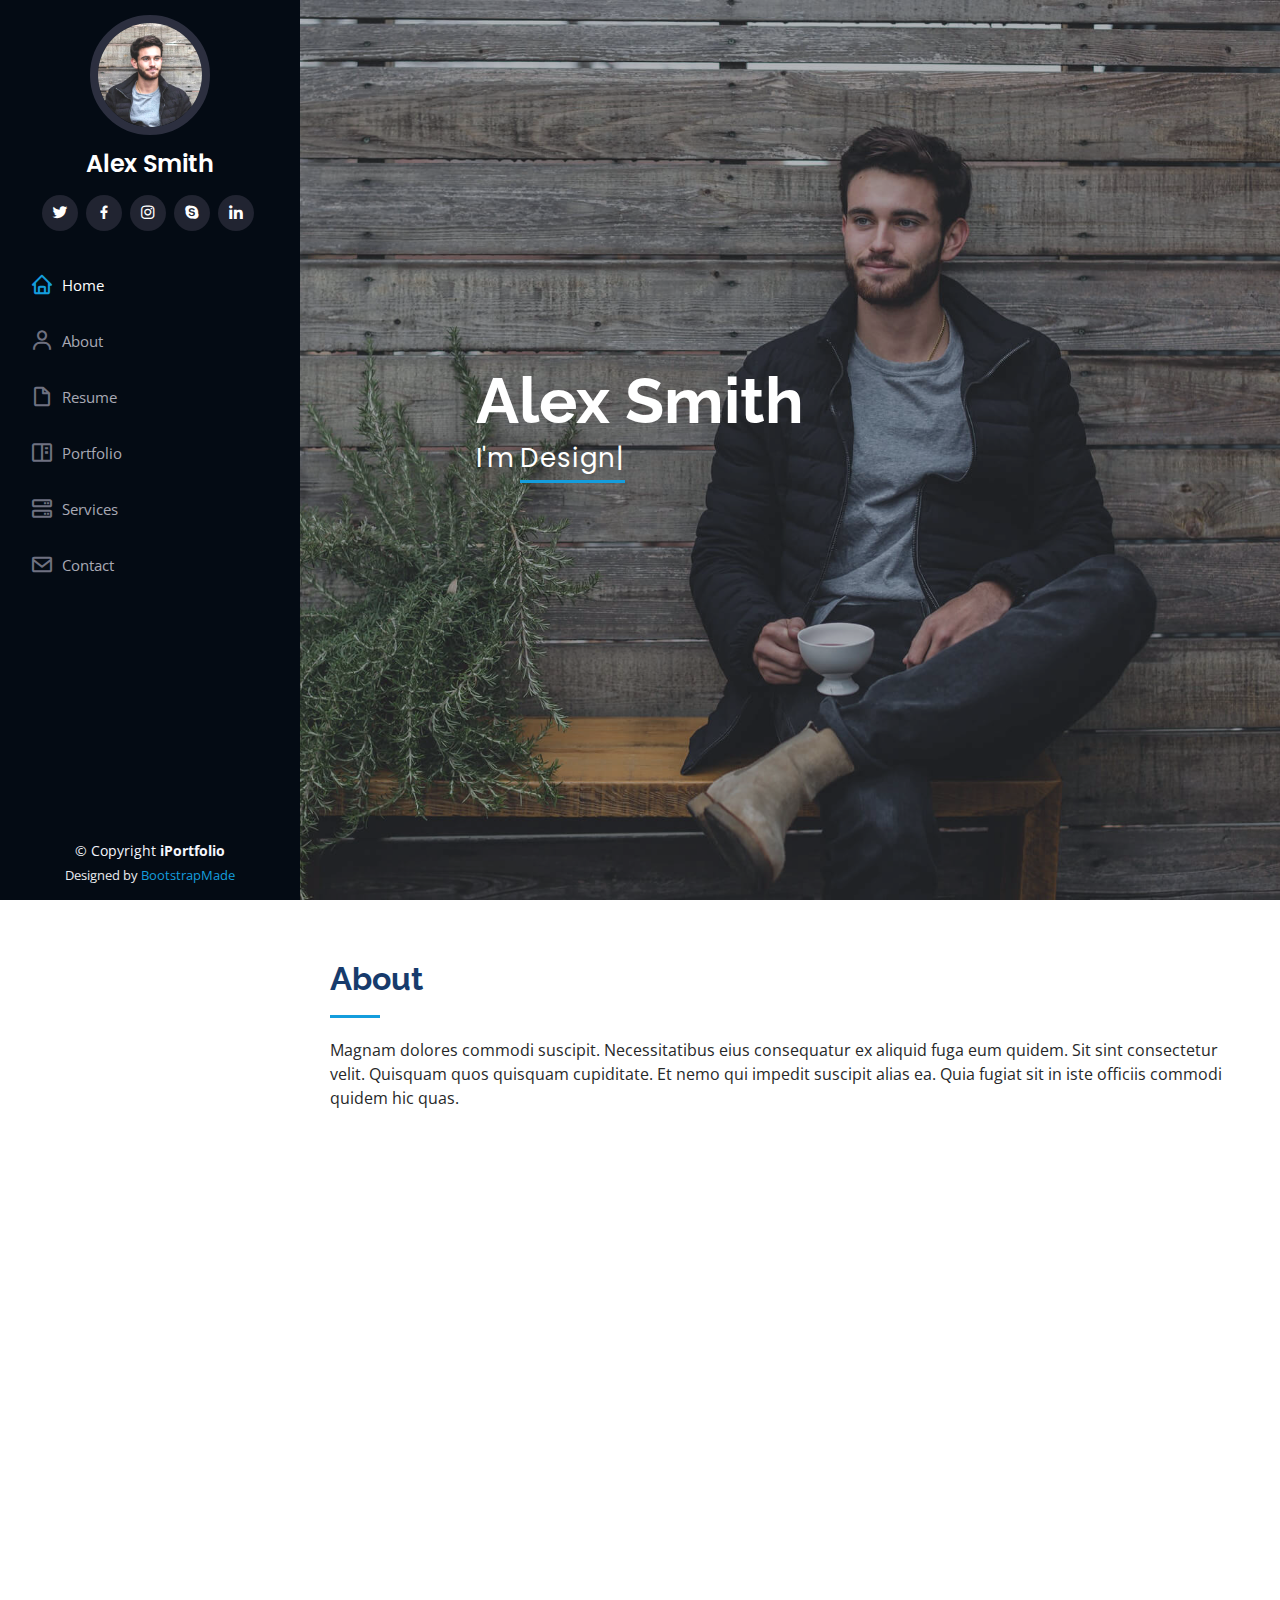
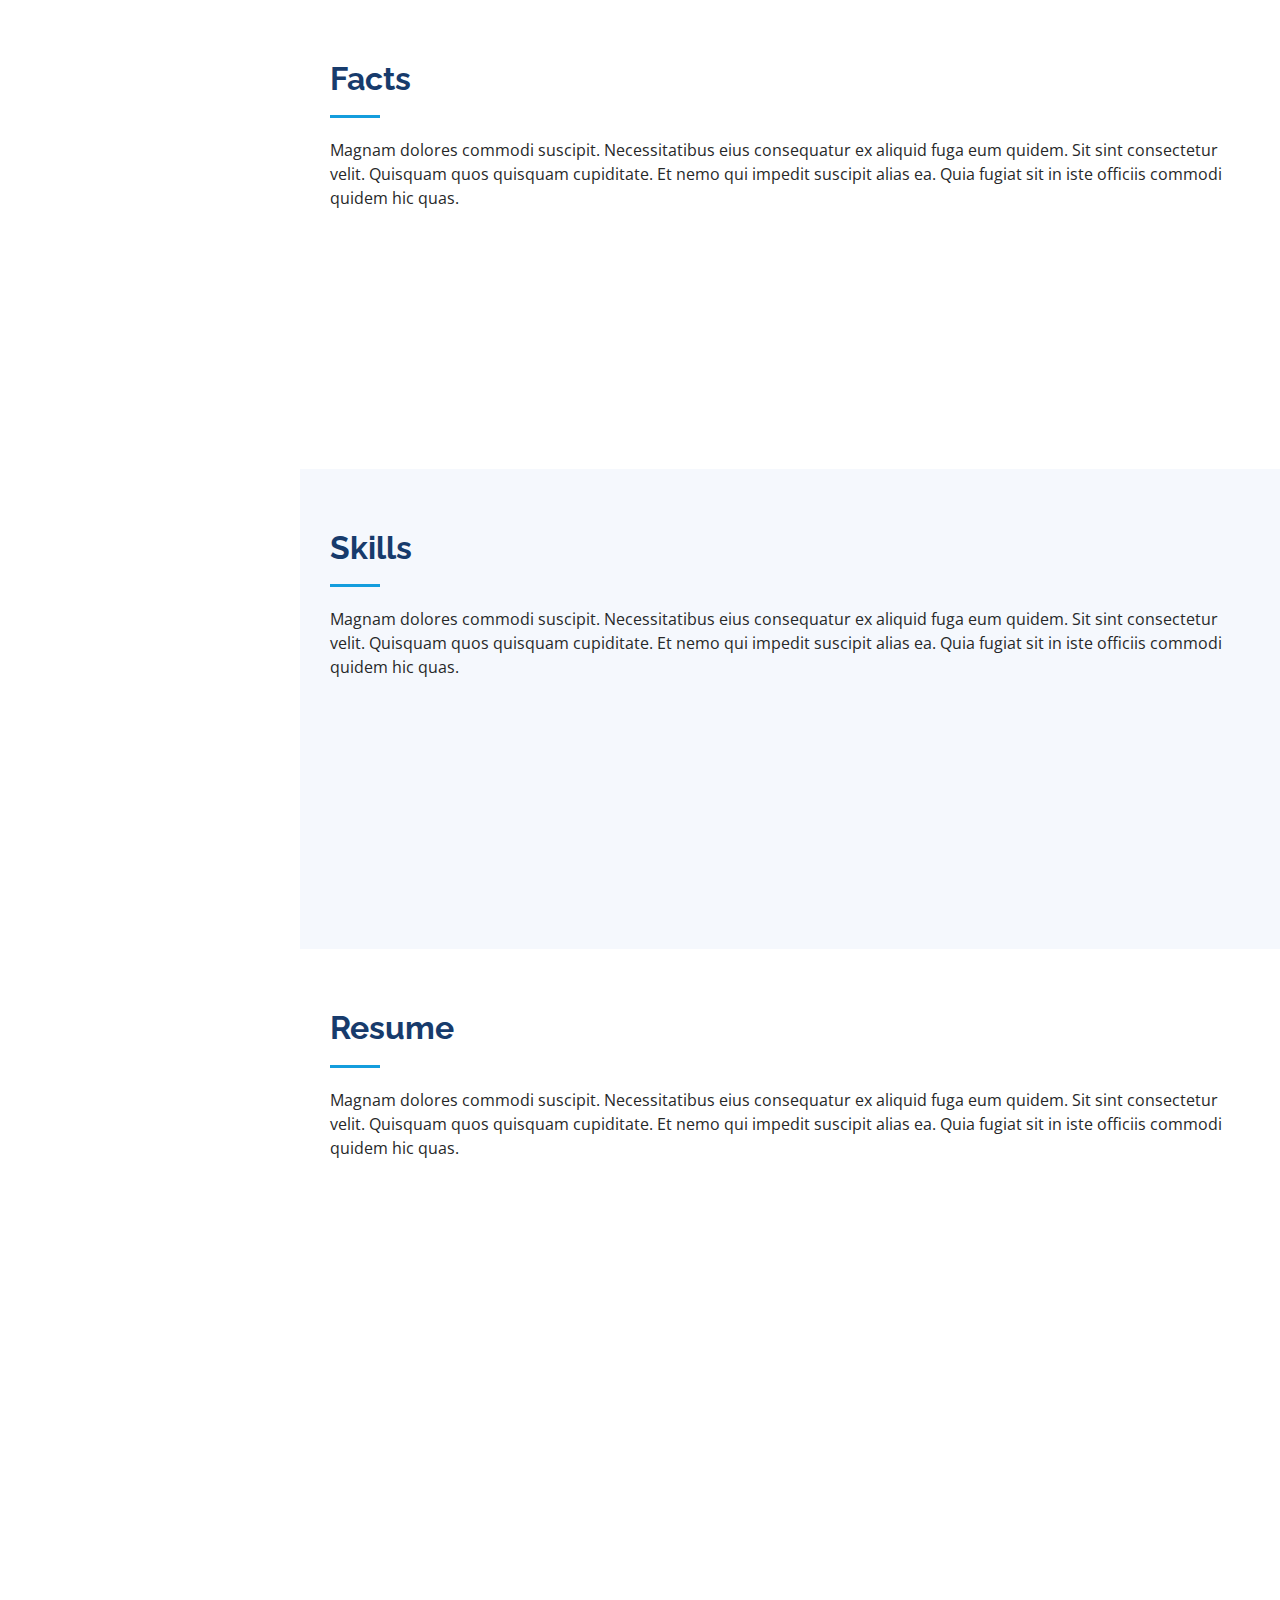
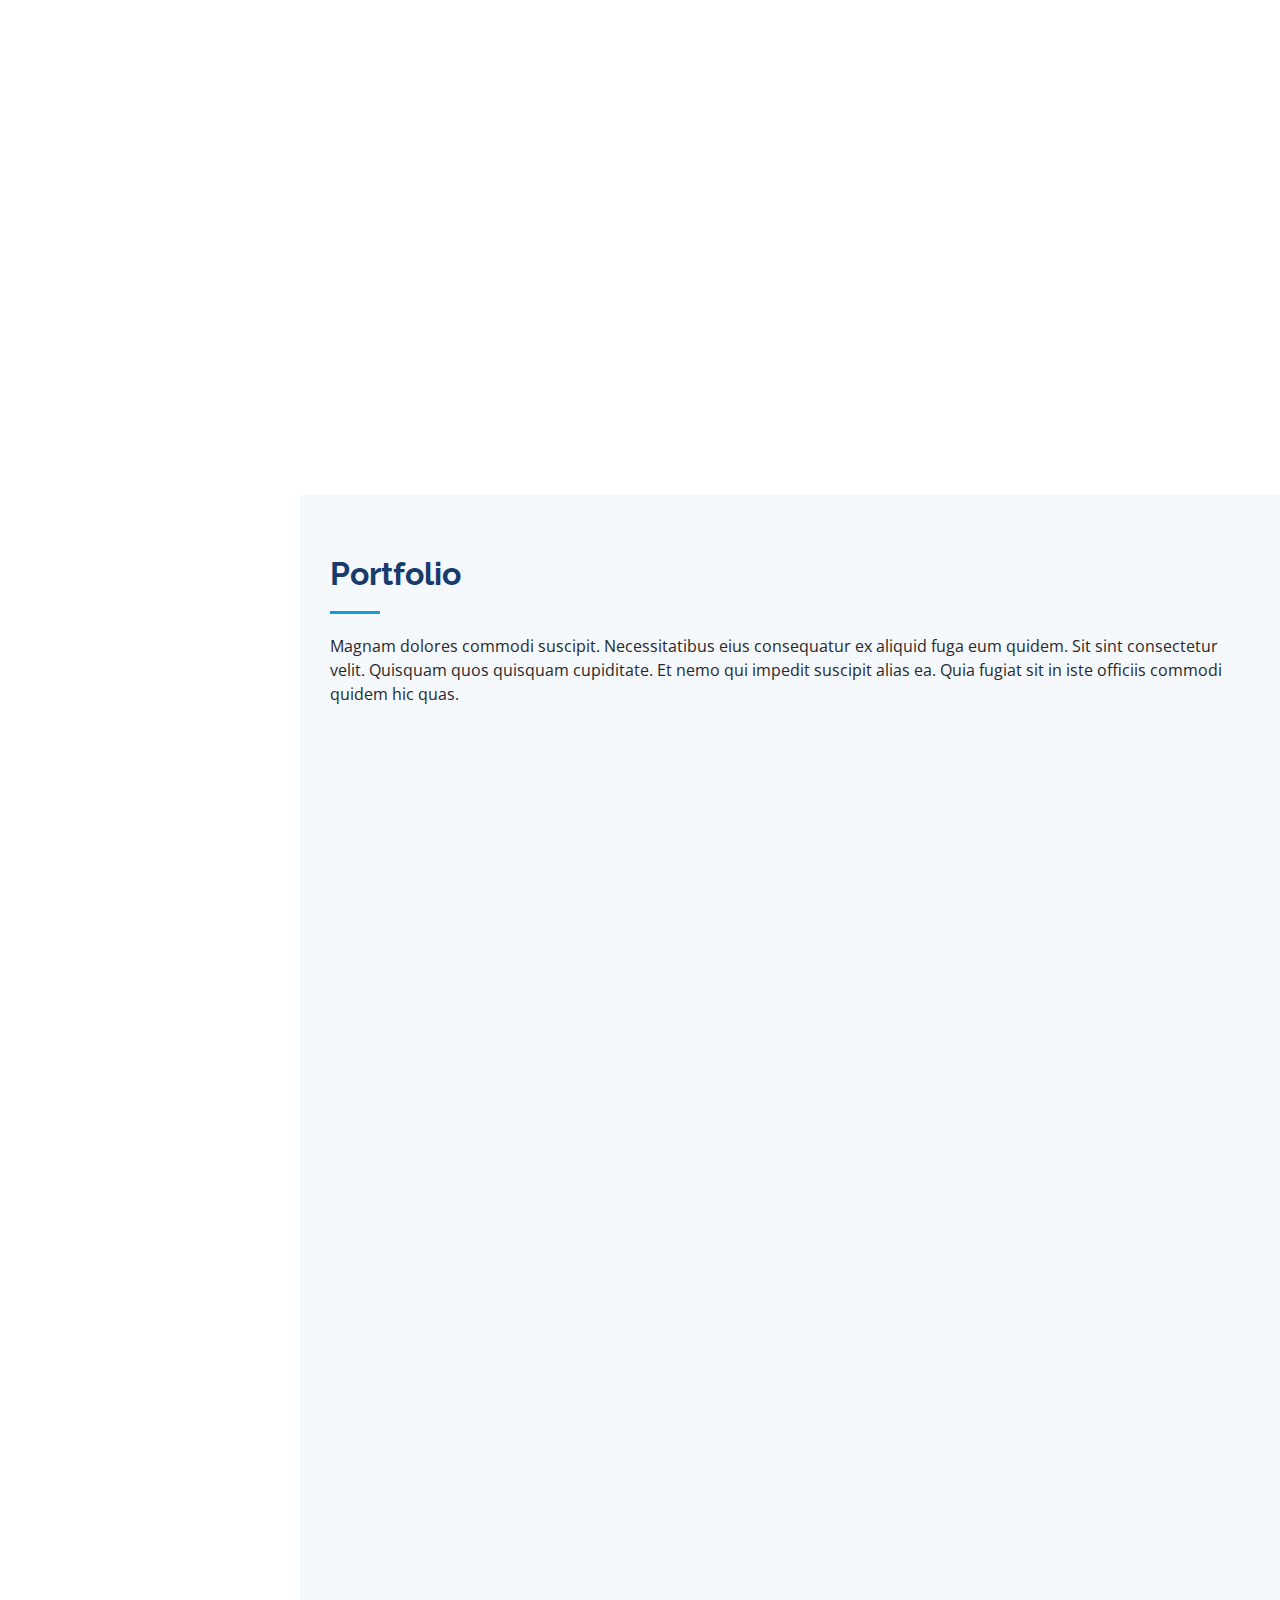
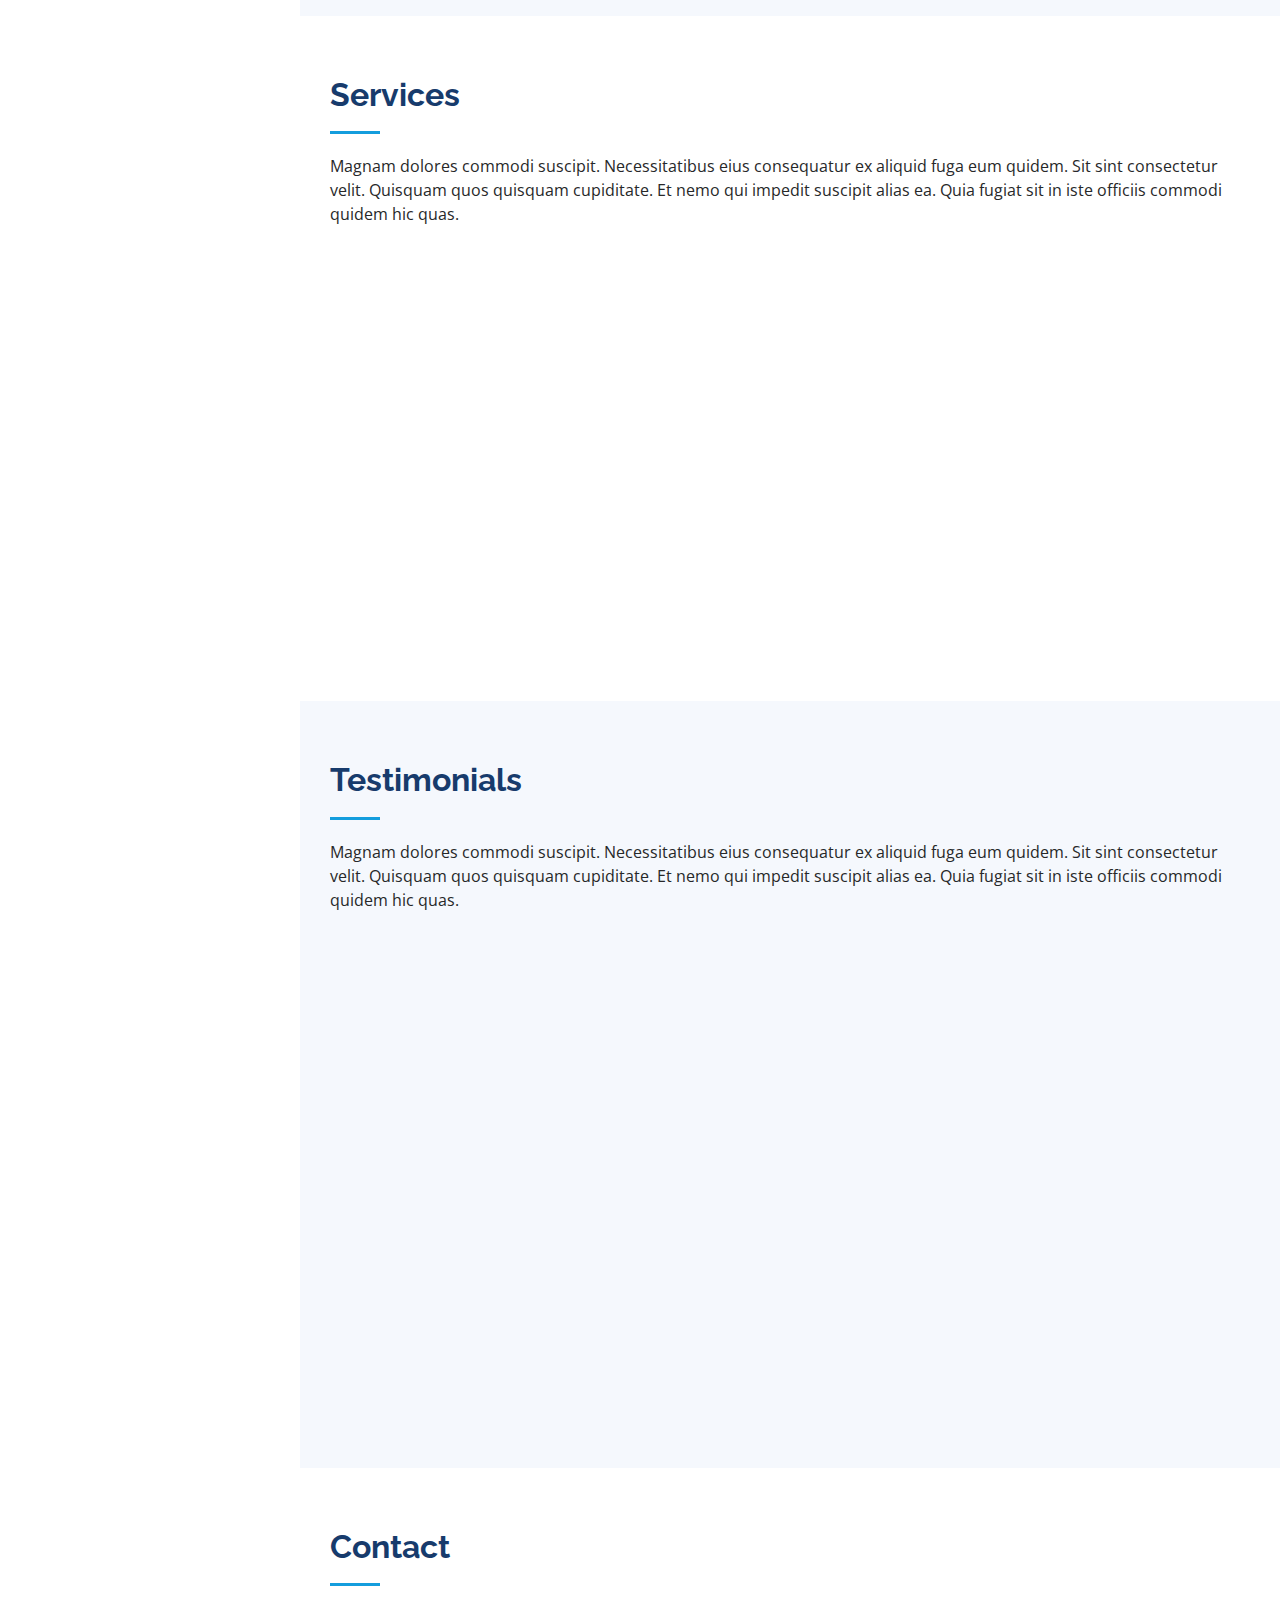
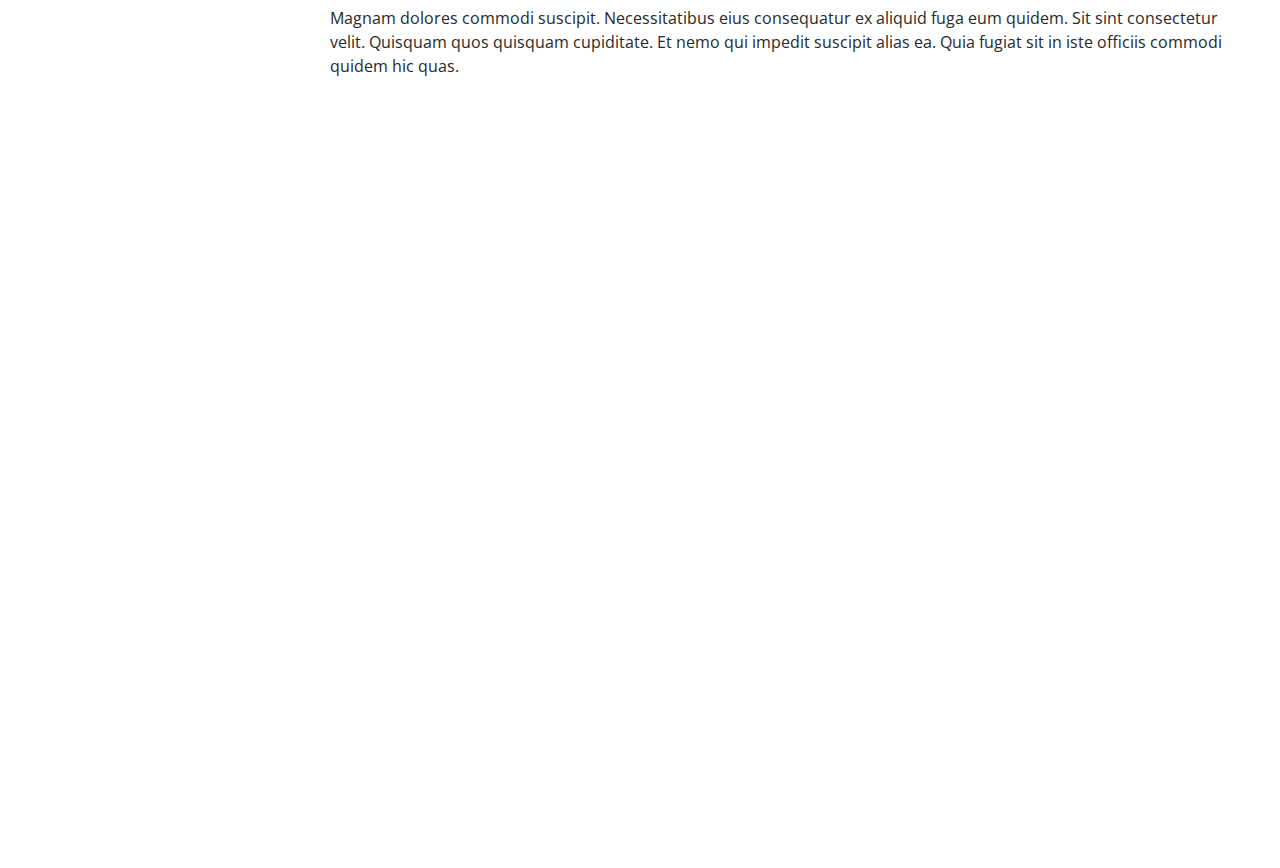
==== index.html @ f802aa5a "portfolio getting started" ====
<!DOCTYPE html>
<html lang="en">

<head>
  <meta charset="utf-8">
  <meta content="width=device-width, initial-scale=1.0" name="viewport">

  <title>iPortfolio Bootstrap Template - Index</title>
  <meta content="" name="description">
  <meta content="" name="keywords">

  <!-- Favicons -->
  <link href="assets/img/favicon.png" rel="icon">
  <link href="assets/img/apple-touch-icon.png" rel="apple-touch-icon">

  <!-- Google Fonts -->
  <link href="https://fonts.googleapis.com/css?family=Open+Sans:300,300i,400,400i,600,600i,700,700i|Raleway:300,300i,400,400i,500,500i,600,600i,700,700i|Poppins:300,300i,400,400i,500,500i,600,600i,700,700i" rel="stylesheet">

  <!-- Vendor CSS Files -->
  <link href="assets/vendor/aos/aos.css" rel="stylesheet">
  <link href="assets/vendor/bootstrap/css/bootstrap.min.css" rel="stylesheet">
  <link href="assets/vendor/bootstrap-icons/bootstrap-icons.css" rel="stylesheet">
  <link href="assets/vendor/boxicons/css/boxicons.min.css" rel="stylesheet">
  <link href="assets/vendor/glightbox/css/glightbox.min.css" rel="stylesheet">
  <link href="assets/vendor/swiper/swiper-bundle.min.css" rel="stylesheet">

  <!-- Template Main CSS File -->
  <link href="assets/css/style.css" rel="stylesheet">

  <!-- =======================================================
  * Template Name: iPortfolio
  * Updated: Nov 17 2023 with Bootstrap v5.3.2
  * Template URL: https://bootstrapmade.com/iportfolio-bootstrap-portfolio-websites-template/
  * Author: BootstrapMade.com
  * License: https://bootstrapmade.com/license/
  ======================================================== -->
</head>

<body>

  <!-- ======= Mobile nav toggle button ======= -->
  <i class="bi bi-list mobile-nav-toggle d-xl-none"></i>

  <!-- ======= Header ======= -->
  <header id="header">
    <div class="d-flex flex-column">

      <div class="profile">
        <img src="assets/img/profile-img.jpg" alt="" class="img-fluid rounded-circle">
        <h1 class="text-light"><a href="index.html">Alex Smith</a></h1>
        <div class="social-links mt-3 text-center">
          <a href="#" class="twitter"><i class="bx bxl-twitter"></i></a>
          <a href="#" class="facebook"><i class="bx bxl-facebook"></i></a>
          <a href="#" class="instagram"><i class="bx bxl-instagram"></i></a>
          <a href="#" class="google-plus"><i class="bx bxl-skype"></i></a>
          <a href="#" class="linkedin"><i class="bx bxl-linkedin"></i></a>
        </div>
      </div>

      <nav id="navbar" class="nav-menu navbar">
        <ul>
          <li><a href="#hero" class="nav-link scrollto active"><i class="bx bx-home"></i> <span>Home</span></a></li>
          <li><a href="#about" class="nav-link scrollto"><i class="bx bx-user"></i> <span>About</span></a></li>
          <li><a href="#resume" class="nav-link scrollto"><i class="bx bx-file-blank"></i> <span>Resume</span></a></li>
          <li><a href="#portfolio" class="nav-link scrollto"><i class="bx bx-book-content"></i> <span>Portfolio</span></a></li>
          <li><a href="#services" class="nav-link scrollto"><i class="bx bx-server"></i> <span>Services</span></a></li>
          <li><a href="#contact" class="nav-link scrollto"><i class="bx bx-envelope"></i> <span>Contact</span></a></li>
        </ul>
      </nav><!-- .nav-menu -->
    </div>
  </header><!-- End Header -->

  <!-- ======= Hero Section ======= -->
  <section id="hero" class="d-flex flex-column justify-content-center align-items-center">
    <div class="hero-container" data-aos="fade-in">
      <h1>Alex Smith</h1>
      <p>I'm <span class="typed" data-typed-items="Designer, Developer, Freelancer, Photographer"></span></p>
    </div>
  </section><!-- End Hero -->

  <main id="main">

    <!-- ======= About Section ======= -->
    <section id="about" class="about">
      <div class="container">

        <div class="section-title">
          <h2>About</h2>
          <p>Magnam dolores commodi suscipit. Necessitatibus eius consequatur ex aliquid fuga eum quidem. Sit sint consectetur velit. Quisquam quos quisquam cupiditate. Et nemo qui impedit suscipit alias ea. Quia fugiat sit in iste officiis commodi quidem hic quas.</p>
        </div>

        <div class="row">
          <div class="col-lg-4" data-aos="fade-right">
            <img src="assets/img/profile-img.jpg" class="img-fluid" alt="">
          </div>
          <div class="col-lg-8 pt-4 pt-lg-0 content" data-aos="fade-left">
            <h3>UI/UX Designer &amp; Web Developer.</h3>
            <p class="fst-italic">
              Lorem ipsum dolor sit amet, consectetur adipiscing elit, sed do eiusmod tempor incididunt ut labore et dolore
              magna aliqua.
            </p>
            <div class="row">
              <div class="col-lg-6">
                <ul>
                  <li><i class="bi bi-chevron-right"></i> <strong>Birthday:</strong> <span>1 May 1995</span></li>
                  <li><i class="bi bi-chevron-right"></i> <strong>Website:</strong> <span>www.example.com</span></li>
                  <li><i class="bi bi-chevron-right"></i> <strong>Phone:</strong> <span>+123 456 7890</span></li>
                  <li><i class="bi bi-chevron-right"></i> <strong>City:</strong> <span>New York, USA</span></li>
                </ul>
              </div>
              <div class="col-lg-6">
                <ul>
                  <li><i class="bi bi-chevron-right"></i> <strong>Age:</strong> <span>30</span></li>
                  <li><i class="bi bi-chevron-right"></i> <strong>Degree:</strong> <span>Master</span></li>
                  <li><i class="bi bi-chevron-right"></i> <strong>PhEmailone:</strong> <span>email@example.com</span></li>
                  <li><i class="bi bi-chevron-right"></i> <strong>Freelance:</strong> <span>Available</span></li>
                </ul>
              </div>
            </div>
            <p>
              Officiis eligendi itaque labore et dolorum mollitia officiis optio vero. Quisquam sunt adipisci omnis et ut. Nulla accusantium dolor incidunt officia tempore. Et eius omnis.
              Cupiditate ut dicta maxime officiis quidem quia. Sed et consectetur qui quia repellendus itaque neque. Aliquid amet quidem ut quaerat cupiditate. Ab et eum qui repellendus omnis culpa magni laudantium dolores.
            </p>
          </div>
        </div>

      </div>
    </section><!-- End About Section -->

    <!-- ======= Facts Section ======= -->
    <section id="facts" class="facts">
      <div class="container">

        <div class="section-title">
          <h2>Facts</h2>
          <p>Magnam dolores commodi suscipit. Necessitatibus eius consequatur ex aliquid fuga eum quidem. Sit sint consectetur velit. Quisquam quos quisquam cupiditate. Et nemo qui impedit suscipit alias ea. Quia fugiat sit in iste officiis commodi quidem hic quas.</p>
        </div>

        <div class="row no-gutters">

          <div class="col-lg-3 col-md-6 d-md-flex align-items-md-stretch" data-aos="fade-up">
            <div class="count-box">
              <i class="bi bi-emoji-smile"></i>
              <span data-purecounter-start="0" data-purecounter-end="232" data-purecounter-duration="1" class="purecounter"></span>
              <p><strong>Happy Clients</strong> consequuntur quae</p>
            </div>
          </div>

          <div class="col-lg-3 col-md-6 d-md-flex align-items-md-stretch" data-aos="fade-up" data-aos-delay="100">
            <div class="count-box">
              <i class="bi bi-journal-richtext"></i>
              <span data-purecounter-start="0" data-purecounter-end="521" data-purecounter-duration="1" class="purecounter"></span>
              <p><strong>Projects</strong> adipisci atque cum quia aut</p>
            </div>
          </div>

          <div class="col-lg-3 col-md-6 d-md-flex align-items-md-stretch" data-aos="fade-up" data-aos-delay="200">
            <div class="count-box">
              <i class="bi bi-headset"></i>
              <span data-purecounter-start="0" data-purecounter-end="1453" data-purecounter-duration="1" class="purecounter"></span>
              <p><strong>Hours Of Support</strong> aut commodi quaerat</p>
            </div>
          </div>

          <div class="col-lg-3 col-md-6 d-md-flex align-items-md-stretch" data-aos="fade-up" data-aos-delay="300">
            <div class="count-box">
              <i class="bi bi-people"></i>
              <span data-purecounter-start="0" data-purecounter-end="32" data-purecounter-duration="1" class="purecounter"></span>
              <p><strong>Hard Workers</strong> rerum asperiores dolor</p>
            </div>
          </div>

        </div>

      </div>
    </section><!-- End Facts Section -->

    <!-- ======= Skills Section ======= -->
    <section id="skills" class="skills section-bg">
      <div class="container">

        <div class="section-title">
          <h2>Skills</h2>
          <p>Magnam dolores commodi suscipit. Necessitatibus eius consequatur ex aliquid fuga eum quidem. Sit sint consectetur velit. Quisquam quos quisquam cupiditate. Et nemo qui impedit suscipit alias ea. Quia fugiat sit in iste officiis commodi quidem hic quas.</p>
        </div>

        <div class="row skills-content">

          <div class="col-lg-6" data-aos="fade-up">

            <div class="progress">
              <span class="skill">HTML <i class="val">100%</i></span>
              <div class="progress-bar-wrap">
                <div class="progress-bar" role="progressbar" aria-valuenow="100" aria-valuemin="0" aria-valuemax="100"></div>
              </div>
            </div>

            <div class="progress">
              <span class="skill">CSS <i class="val">90%</i></span>
              <div class="progress-bar-wrap">
                <div class="progress-bar" role="progressbar" aria-valuenow="90" aria-valuemin="0" aria-valuemax="100"></div>
              </div>
            </div>

            <div class="progress">
              <span class="skill">JavaScript <i class="val">75%</i></span>
              <div class="progress-bar-wrap">
                <div class="progress-bar" role="progressbar" aria-valuenow="75" aria-valuemin="0" aria-valuemax="100"></div>
              </div>
            </div>

          </div>

          <div class="col-lg-6" data-aos="fade-up" data-aos-delay="100">

            <div class="progress">
              <span class="skill">PHP <i class="val">80%</i></span>
              <div class="progress-bar-wrap">
                <div class="progress-bar" role="progressbar" aria-valuenow="80" aria-valuemin="0" aria-valuemax="100"></div>
              </div>
            </div>

            <div class="progress">
              <span class="skill">WordPress/CMS <i class="val">90%</i></span>
              <div class="progress-bar-wrap">
                <div class="progress-bar" role="progressbar" aria-valuenow="90" aria-valuemin="0" aria-valuemax="100"></div>
              </div>
            </div>

            <div class="progress">
              <span class="skill">Photoshop <i class="val">55%</i></span>
              <div class="progress-bar-wrap">
                <div class="progress-bar" role="progressbar" aria-valuenow="55" aria-valuemin="0" aria-valuemax="100"></div>
              </div>
            </div>

          </div>

        </div>

      </div>
    </section><!-- End Skills Section -->

    <!-- ======= Resume Section ======= -->
    <section id="resume" class="resume">
      <div class="container">

        <div class="section-title">
          <h2>Resume</h2>
          <p>Magnam dolores commodi suscipit. Necessitatibus eius consequatur ex aliquid fuga eum quidem. Sit sint consectetur velit. Quisquam quos quisquam cupiditate. Et nemo qui impedit suscipit alias ea. Quia fugiat sit in iste officiis commodi quidem hic quas.</p>
        </div>

        <div class="row">
          <div class="col-lg-6" data-aos="fade-up">
            <h3 class="resume-title">Sumary</h3>
            <div class="resume-item pb-0">
              <h4>Alex Smith</h4>
              <p><em>Innovative and deadline-driven Graphic Designer with 3+ years of experience designing and developing user-centered digital/print marketing material from initial concept to final, polished deliverable.</em></p>
              <ul>
                <li>Portland par 127,Orlando, FL</li>
                <li>(123) 456-7891</li>
                <li>alice.barkley@example.com</li>
              </ul>
            </div>

            <h3 class="resume-title">Education</h3>
            <div class="resume-item">
              <h4>Master of Fine Arts &amp; Graphic Design</h4>
              <h5>2015 - 2016</h5>
              <p><em>Rochester Institute of Technology, Rochester, NY</em></p>
              <p>Qui deserunt veniam. Et sed aliquam labore tempore sed quisquam iusto autem sit. Ea vero voluptatum qui ut dignissimos deleniti nerada porti sand markend</p>
            </div>
            <div class="resume-item">
              <h4>Bachelor of Fine Arts &amp; Graphic Design</h4>
              <h5>2010 - 2014</h5>
              <p><em>Rochester Institute of Technology, Rochester, NY</em></p>
              <p>Quia nobis sequi est occaecati aut. Repudiandae et iusto quae reiciendis et quis Eius vel ratione eius unde vitae rerum voluptates asperiores voluptatem Earum molestiae consequatur neque etlon sader mart dila</p>
            </div>
          </div>
          <div class="col-lg-6" data-aos="fade-up" data-aos-delay="100">
            <h3 class="resume-title">Professional Experience</h3>
            <div class="resume-item">
              <h4>Senior graphic design specialist</h4>
              <h5>2019 - Present</h5>
              <p><em>Experion, New York, NY </em></p>
              <ul>
                <li>Lead in the design, development, and implementation of the graphic, layout, and production communication materials</li>
                <li>Delegate tasks to the 7 members of the design team and provide counsel on all aspects of the project. </li>
                <li>Supervise the assessment of all graphic materials in order to ensure quality and accuracy of the design</li>
                <li>Oversee the efficient use of production project budgets ranging from $2,000 - $25,000</li>
              </ul>
            </div>
            <div class="resume-item">
              <h4>Graphic design specialist</h4>
              <h5>2017 - 2018</h5>
              <p><em>Stepping Stone Advertising, New York, NY</em></p>
              <ul>
                <li>Developed numerous marketing programs (logos, brochures,infographics, presentations, and advertisements).</li>
                <li>Managed up to 5 projects or tasks at a given time while under pressure</li>
                <li>Recommended and consulted with clients on the most appropriate graphic design</li>
                <li>Created 4+ design presentations and proposals a month for clients and account managers</li>
              </ul>
            </div>
          </div>
        </div>

      </div>
    </section><!-- End Resume Section -->

    <!-- ======= Portfolio Section ======= -->
    <section id="portfolio" class="portfolio section-bg">
      <div class="container">

        <div class="section-title">
          <h2>Portfolio</h2>
          <p>Magnam dolores commodi suscipit. Necessitatibus eius consequatur ex aliquid fuga eum quidem. Sit sint consectetur velit. Quisquam quos quisquam cupiditate. Et nemo qui impedit suscipit alias ea. Quia fugiat sit in iste officiis commodi quidem hic quas.</p>
        </div>

        <div class="row" data-aos="fade-up">
          <div class="col-lg-12 d-flex justify-content-center">
            <ul id="portfolio-flters">
              <li data-filter="*" class="filter-active">All</li>
              <li data-filter=".filter-app">App</li>
              <li data-filter=".filter-card">Card</li>
              <li data-filter=".filter-web">Web</li>
            </ul>
          </div>
        </div>

        <div class="row portfolio-container" data-aos="fade-up" data-aos-delay="100">

          <div class="col-lg-4 col-md-6 portfolio-item filter-app">
            <div class="portfolio-wrap">
              <img src="assets/img/portfolio/portfolio-1.jpg" class="img-fluid" alt="">
              <div class="portfolio-links">
                <a href="assets/img/portfolio/portfolio-1.jpg" data-gallery="portfolioGallery" class="portfolio-lightbox" title="App 1"><i class="bx bx-plus"></i></a>
                <a href="portfolio-details.html" title="More Details"><i class="bx bx-link"></i></a>
              </div>
            </div>
          </div>

          <div class="col-lg-4 col-md-6 portfolio-item filter-web">
            <div class="portfolio-wrap">
              <img src="assets/img/portfolio/portfolio-2.jpg" class="img-fluid" alt="">
              <div class="portfolio-links">
                <a href="assets/img/portfolio/portfolio-2.jpg" data-gallery="portfolioGallery" class="portfolio-lightbox" title="Web 3"><i class="bx bx-plus"></i></a>
                <a href="portfolio-details.html" title="More Details"><i class="bx bx-link"></i></a>
              </div>
            </div>
          </div>

          <div class="col-lg-4 col-md-6 portfolio-item filter-app">
            <div class="portfolio-wrap">
              <img src="assets/img/portfolio/portfolio-3.jpg" class="img-fluid" alt="">
              <div class="portfolio-links">
                <a href="assets/img/portfolio/portfolio-3.jpg" data-gallery="portfolioGallery" class="portfolio-lightbox" title="App 2"><i class="bx bx-plus"></i></a>
                <a href="portfolio-details.html" title="More Details"><i class="bx bx-link"></i></a>
              </div>
            </div>
          </div>

          <div class="col-lg-4 col-md-6 portfolio-item filter-card">
            <div class="portfolio-wrap">
              <img src="assets/img/portfolio/portfolio-4.jpg" class="img-fluid" alt="">
              <div class="portfolio-links">
                <a href="assets/img/portfolio/portfolio-4.jpg" data-gallery="portfolioGallery" class="portfolio-lightbox" title="Card 2"><i class="bx bx-plus"></i></a>
                <a href="portfolio-details.html" title="More Details"><i class="bx bx-link"></i></a>
              </div>
            </div>
          </div>

          <div class="col-lg-4 col-md-6 portfolio-item filter-web">
            <div class="portfolio-wrap">
              <img src="assets/img/portfolio/portfolio-5.jpg" class="img-fluid" alt="">
              <div class="portfolio-links">
                <a href="assets/img/portfolio/portfolio-5.jpg" data-gallery="portfolioGallery" class="portfolio-lightbox" title="Web 2"><i class="bx bx-plus"></i></a>
                <a href="portfolio-details.html" title="More Details"><i class="bx bx-link"></i></a>
              </div>
            </div>
          </div>

          <div class="col-lg-4 col-md-6 portfolio-item filter-app">
            <div class="portfolio-wrap">
              <img src="assets/img/portfolio/portfolio-6.jpg" class="img-fluid" alt="">
              <div class="portfolio-links">
                <a href="assets/img/portfolio/portfolio-6.jpg" data-gallery="portfolioGallery" class="portfolio-lightbox" title="App 3"><i class="bx bx-plus"></i></a>
                <a href="portfolio-details.html" title="More Details"><i class="bx bx-link"></i></a>
              </div>
            </div>
          </div>

          <div class="col-lg-4 col-md-6 portfolio-item filter-card">
            <div class="portfolio-wrap">
              <img src="assets/img/portfolio/portfolio-7.jpg" class="img-fluid" alt="">
              <div class="portfolio-links">
                <a href="assets/img/portfolio/portfolio-7.jpg" data-gallery="portfolioGallery" class="portfolio-lightbox" title="Card 1"><i class="bx bx-plus"></i></a>
                <a href="portfolio-details.html" title="More Details"><i class="bx bx-link"></i></a>
              </div>
            </div>
          </div>

          <div class="col-lg-4 col-md-6 portfolio-item filter-card">
            <div class="portfolio-wrap">
              <img src="assets/img/portfolio/portfolio-8.jpg" class="img-fluid" alt="">
              <div class="portfolio-links">
                <a href="assets/img/portfolio/portfolio-8.jpg" data-gallery="portfolioGallery" class="portfolio-lightbox" title="Card 3"><i class="bx bx-plus"></i></a>
                <a href="portfolio-details.html" title="More Details"><i class="bx bx-link"></i></a>
              </div>
            </div>
          </div>

          <div class="col-lg-4 col-md-6 portfolio-item filter-web">
            <div class="portfolio-wrap">
              <img src="assets/img/portfolio/portfolio-9.jpg" class="img-fluid" alt="">
              <div class="portfolio-links">
                <a href="assets/img/portfolio/portfolio-9.jpg" data-gallery="portfolioGallery" class="portfolio-lightbox" title="Web 3"><i class="bx bx-plus"></i></a>
                <a href="portfolio-details.html" title="More Details"><i class="bx bx-link"></i></a>
              </div>
            </div>
          </div>

        </div>

      </div>
    </section><!-- End Portfolio Section -->

    <!-- ======= Services Section ======= -->
    <section id="services" class="services">
      <div class="container">

        <div class="section-title">
          <h2>Services</h2>
          <p>Magnam dolores commodi suscipit. Necessitatibus eius consequatur ex aliquid fuga eum quidem. Sit sint consectetur velit. Quisquam quos quisquam cupiditate. Et nemo qui impedit suscipit alias ea. Quia fugiat sit in iste officiis commodi quidem hic quas.</p>
        </div>

        <div class="row">
          <div class="col-lg-4 col-md-6 icon-box" data-aos="fade-up">
            <div class="icon"><i class="bi bi-briefcase"></i></div>
            <h4 class="title"><a href="">Lorem Ipsum</a></h4>
            <p class="description">Voluptatum deleniti atque corrupti quos dolores et quas molestias excepturi sint occaecati cupiditate non provident</p>
          </div>
          <div class="col-lg-4 col-md-6 icon-box" data-aos="fade-up" data-aos-delay="100">
            <div class="icon"><i class="bi bi-card-checklist"></i></div>
            <h4 class="title"><a href="">Dolor Sitema</a></h4>
            <p class="description">Minim veniam, quis nostrud exercitation ullamco laboris nisi ut aliquip ex ea commodo consequat tarad limino ata</p>
          </div>
          <div class="col-lg-4 col-md-6 icon-box" data-aos="fade-up" data-aos-delay="200">
            <div class="icon"><i class="bi bi-bar-chart"></i></div>
            <h4 class="title"><a href="">Sed ut perspiciatis</a></h4>
            <p class="description">Duis aute irure dolor in reprehenderit in voluptate velit esse cillum dolore eu fugiat nulla pariatur</p>
          </div>
          <div class="col-lg-4 col-md-6 icon-box" data-aos="fade-up" data-aos-delay="300">
            <div class="icon"><i class="bi bi-binoculars"></i></div>
            <h4 class="title"><a href="">Magni Dolores</a></h4>
            <p class="description">Excepteur sint occaecat cupidatat non proident, sunt in culpa qui officia deserunt mollit anim id est laborum</p>
          </div>
          <div class="col-lg-4 col-md-6 icon-box" data-aos="fade-up" data-aos-delay="400">
            <div class="icon"><i class="bi bi-brightness-high"></i></div>
            <h4 class="title"><a href="">Nemo Enim</a></h4>
            <p class="description">At vero eos et accusamus et iusto odio dignissimos ducimus qui blanditiis praesentium voluptatum deleniti atque</p>
          </div>
          <div class="col-lg-4 col-md-6 icon-box" data-aos="fade-up" data-aos-delay="500">
            <div class="icon"><i class="bi bi-calendar4-week"></i></div>
            <h4 class="title"><a href="">Eiusmod Tempor</a></h4>
            <p class="description">Et harum quidem rerum facilis est et expedita distinctio. Nam libero tempore, cum soluta nobis est eligendi</p>
          </div>
        </div>

      </div>
    </section><!-- End Services Section -->

    <!-- ======= Testimonials Section ======= -->
    <section id="testimonials" class="testimonials section-bg">
      <div class="container">

        <div class="section-title">
          <h2>Testimonials</h2>
          <p>Magnam dolores commodi suscipit. Necessitatibus eius consequatur ex aliquid fuga eum quidem. Sit sint consectetur velit. Quisquam quos quisquam cupiditate. Et nemo qui impedit suscipit alias ea. Quia fugiat sit in iste officiis commodi quidem hic quas.</p>
        </div>

        <div class="testimonials-slider swiper" data-aos="fade-up" data-aos-delay="100">
          <div class="swiper-wrapper">

            <div class="swiper-slide">
              <div class="testimonial-item" data-aos="fade-up">
                <p>
                  <i class="bx bxs-quote-alt-left quote-icon-left"></i>
                  Proin iaculis purus consequat sem cure digni ssim donec porttitora entum suscipit rhoncus. Accusantium quam, ultricies eget id, aliquam eget nibh et. Maecen aliquam, risus at semper.
                  <i class="bx bxs-quote-alt-right quote-icon-right"></i>
                </p>
                <img src="assets/img/testimonials/testimonials-1.jpg" class="testimonial-img" alt="">
                <h3>Saul Goodman</h3>
                <h4>Ceo &amp; Founder</h4>
              </div>
            </div><!-- End testimonial item -->

            <div class="swiper-slide">
              <div class="testimonial-item" data-aos="fade-up" data-aos-delay="100">
                <p>
                  <i class="bx bxs-quote-alt-left quote-icon-left"></i>
                  Export tempor illum tamen malis malis eram quae irure esse labore quem cillum quid cillum eram malis quorum velit fore eram velit sunt aliqua noster fugiat irure amet legam anim culpa.
                  <i class="bx bxs-quote-alt-right quote-icon-right"></i>
                </p>
                <img src="assets/img/testimonials/testimonials-2.jpg" class="testimonial-img" alt="">
                <h3>Sara Wilsson</h3>
                <h4>Designer</h4>
              </div>
            </div><!-- End testimonial item -->

            <div class="swiper-slide">
              <div class="testimonial-item" data-aos="fade-up" data-aos-delay="200">
                <p>
                  <i class="bx bxs-quote-alt-left quote-icon-left"></i>
                  Enim nisi quem export duis labore cillum quae magna enim sint quorum nulla quem veniam duis minim tempor labore quem eram duis noster aute amet eram fore quis sint minim.
                  <i class="bx bxs-quote-alt-right quote-icon-right"></i>
                </p>
                <img src="assets/img/testimonials/testimonials-3.jpg" class="testimonial-img" alt="">
                <h3>Jena Karlis</h3>
                <h4>Store Owner</h4>
              </div>
            </div><!-- End testimonial item -->

            <div class="swiper-slide">
              <div class="testimonial-item" data-aos="fade-up" data-aos-delay="300">
                <p>
                  <i class="bx bxs-quote-alt-left quote-icon-left"></i>
                  Fugiat enim eram quae cillum dolore dolor amet nulla culpa multos export minim fugiat minim velit minim dolor enim duis veniam ipsum anim magna sunt elit fore quem dolore labore illum veniam.
                  <i class="bx bxs-quote-alt-right quote-icon-right"></i>
                </p>
                <img src="assets/img/testimonials/testimonials-4.jpg" class="testimonial-img" alt="">
                <h3>Matt Brandon</h3>
                <h4>Freelancer</h4>
              </div>
            </div><!-- End testimonial item -->

            <div class="swiper-slide">
              <div class="testimonial-item" data-aos="fade-up" data-aos-delay="400">
                <p>
                  <i class="bx bxs-quote-alt-left quote-icon-left"></i>
                  Quis quorum aliqua sint quem legam fore sunt eram irure aliqua veniam tempor noster veniam enim culpa labore duis sunt culpa nulla illum cillum fugiat legam esse veniam culpa fore nisi cillum quid.
                  <i class="bx bxs-quote-alt-right quote-icon-right"></i>
                </p>
                <img src="assets/img/testimonials/testimonials-5.jpg" class="testimonial-img" alt="">
                <h3>John Larson</h3>
                <h4>Entrepreneur</h4>
              </div>
            </div><!-- End testimonial item -->

          </div>
          <div class="swiper-pagination"></div>
        </div>

      </div>
    </section><!-- End Testimonials Section -->

    <!-- ======= Contact Section ======= -->
    <section id="contact" class="contact">
      <div class="container">

        <div class="section-title">
          <h2>Contact</h2>
          <p>Magnam dolores commodi suscipit. Necessitatibus eius consequatur ex aliquid fuga eum quidem. Sit sint consectetur velit. Quisquam quos quisquam cupiditate. Et nemo qui impedit suscipit alias ea. Quia fugiat sit in iste officiis commodi quidem hic quas.</p>
        </div>

        <div class="row" data-aos="fade-in">

          <div class="col-lg-5 d-flex align-items-stretch">
            <div class="info">
              <div class="address">
                <i class="bi bi-geo-alt"></i>
                <h4>Location:</h4>
                <p>A108 Adam Street, New York, NY 535022</p>
              </div>

              <div class="email">
                <i class="bi bi-envelope"></i>
                <h4>Email:</h4>
                <p>info@example.com</p>
              </div>

              <div class="phone">
                <i class="bi bi-phone"></i>
                <h4>Call:</h4>
                <p>+1 5589 55488 55s</p>
              </div>

              <iframe src="https://www.google.com/maps/embed?pb=!1m14!1m8!1m3!1d12097.433213460943!2d-74.0062269!3d40.7101282!3m2!1i1024!2i768!4f13.1!3m3!1m2!1s0x0%3A0xb89d1fe6bc499443!2sDowntown+Conference+Center!5e0!3m2!1smk!2sbg!4v1539943755621" frameborder="0" style="border:0; width: 100%; height: 290px;" allowfullscreen></iframe>
            </div>

          </div>

          <div class="col-lg-7 mt-5 mt-lg-0 d-flex align-items-stretch">
            <form action="forms/contact.php" method="post" role="form" class="php-email-form">
              <div class="row">
                <div class="form-group col-md-6">
                  <label for="name">Your Name</label>
                  <input type="text" name="name" class="form-control" id="name" required>
                </div>
                <div class="form-group col-md-6">
                  <label for="name">Your Email</label>
                  <input type="email" class="form-control" name="email" id="email" required>
                </div>
              </div>
              <div class="form-group">
                <label for="name">Subject</label>
                <input type="text" class="form-control" name="subject" id="subject" required>
              </div>
              <div class="form-group">
                <label for="name">Message</label>
                <textarea class="form-control" name="message" rows="10" required></textarea>
              </div>
              <div class="my-3">
                <div class="loading">Loading</div>
                <div class="error-message"></div>
                <div class="sent-message">Your message has been sent. Thank you!</div>
              </div>
              <div class="text-center"><button type="submit">Send Message</button></div>
            </form>
          </div>

        </div>

      </div>
    </section><!-- End Contact Section -->

  </main><!-- End #main -->

  <!-- ======= Footer ======= -->
  <footer id="footer">
    <div class="container">
      <div class="copyright">
        &copy; Copyright <strong><span>iPortfolio</span></strong>
      </div>
      <div class="credits">
        <!-- All the links in the footer should remain intact. -->
        <!-- You can delete the links only if you purchased the pro version. -->
        <!-- Licensing information: https://bootstrapmade.com/license/ -->
        <!-- Purchase the pro version with working PHP/AJAX contact form: https://bootstrapmade.com/iportfolio-bootstrap-portfolio-websites-template/ -->
        Designed by <a href="https://bootstrapmade.com/">BootstrapMade</a>
      </div>
    </div>
  </footer><!-- End  Footer -->

  <a href="#" class="back-to-top d-flex align-items-center justify-content-center"><i class="bi bi-arrow-up-short"></i></a>

  <!-- Vendor JS Files -->
  <script src="assets/vendor/purecounter/purecounter_vanilla.js"></script>
  <script src="assets/vendor/aos/aos.js"></script>
  <script src="assets/vendor/bootstrap/js/bootstrap.bundle.min.js"></script>
  <script src="assets/vendor/glightbox/js/glightbox.min.js"></script>
  <script src="assets/vendor/isotope-layout/isotope.pkgd.min.js"></script>
  <script src="assets/vendor/swiper/swiper-bundle.min.js"></script>
  <script src="assets/vendor/typed.js/typed.umd.js"></script>
  <script src="assets/vendor/waypoints/noframework.waypoints.js"></script>
  <script src="assets/vendor/php-email-form/validate.js"></script>

  <!-- Template Main JS File -->
  <script src="assets/js/main.js"></script>

</body>

</html>
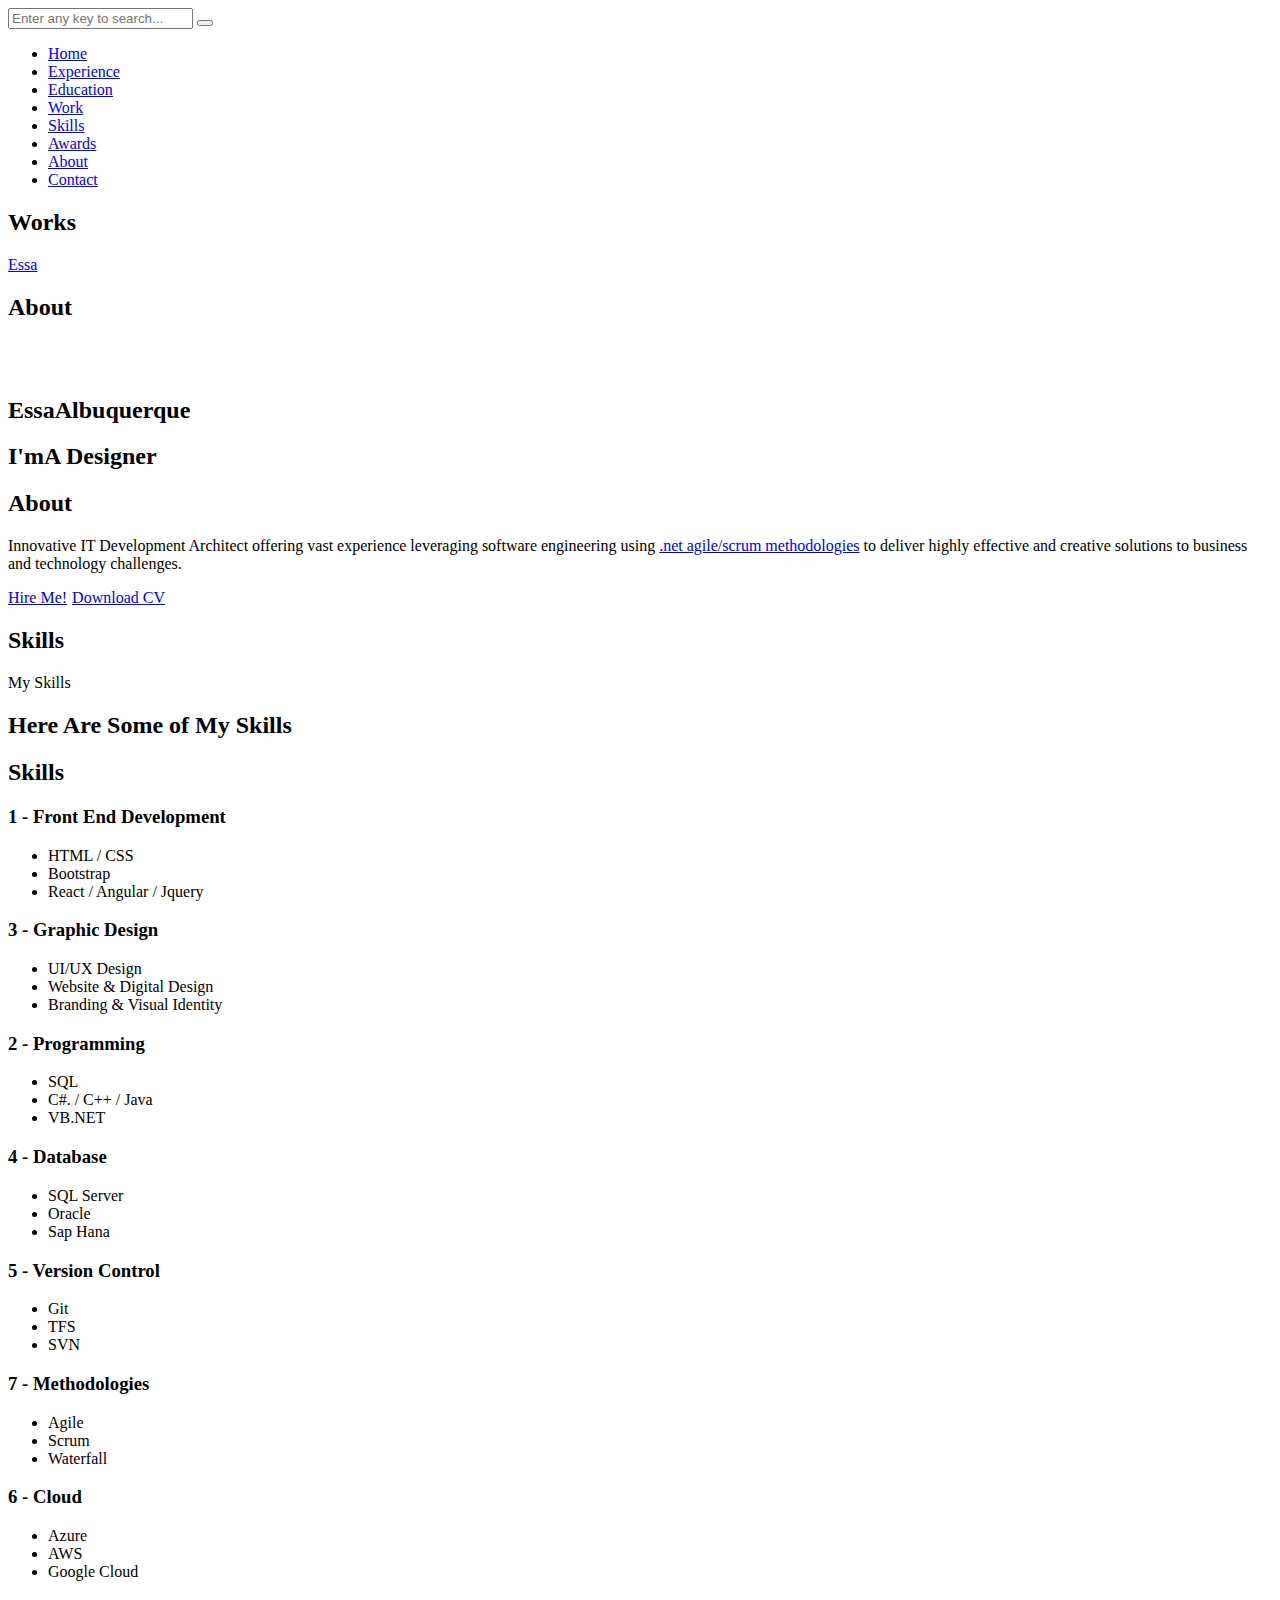
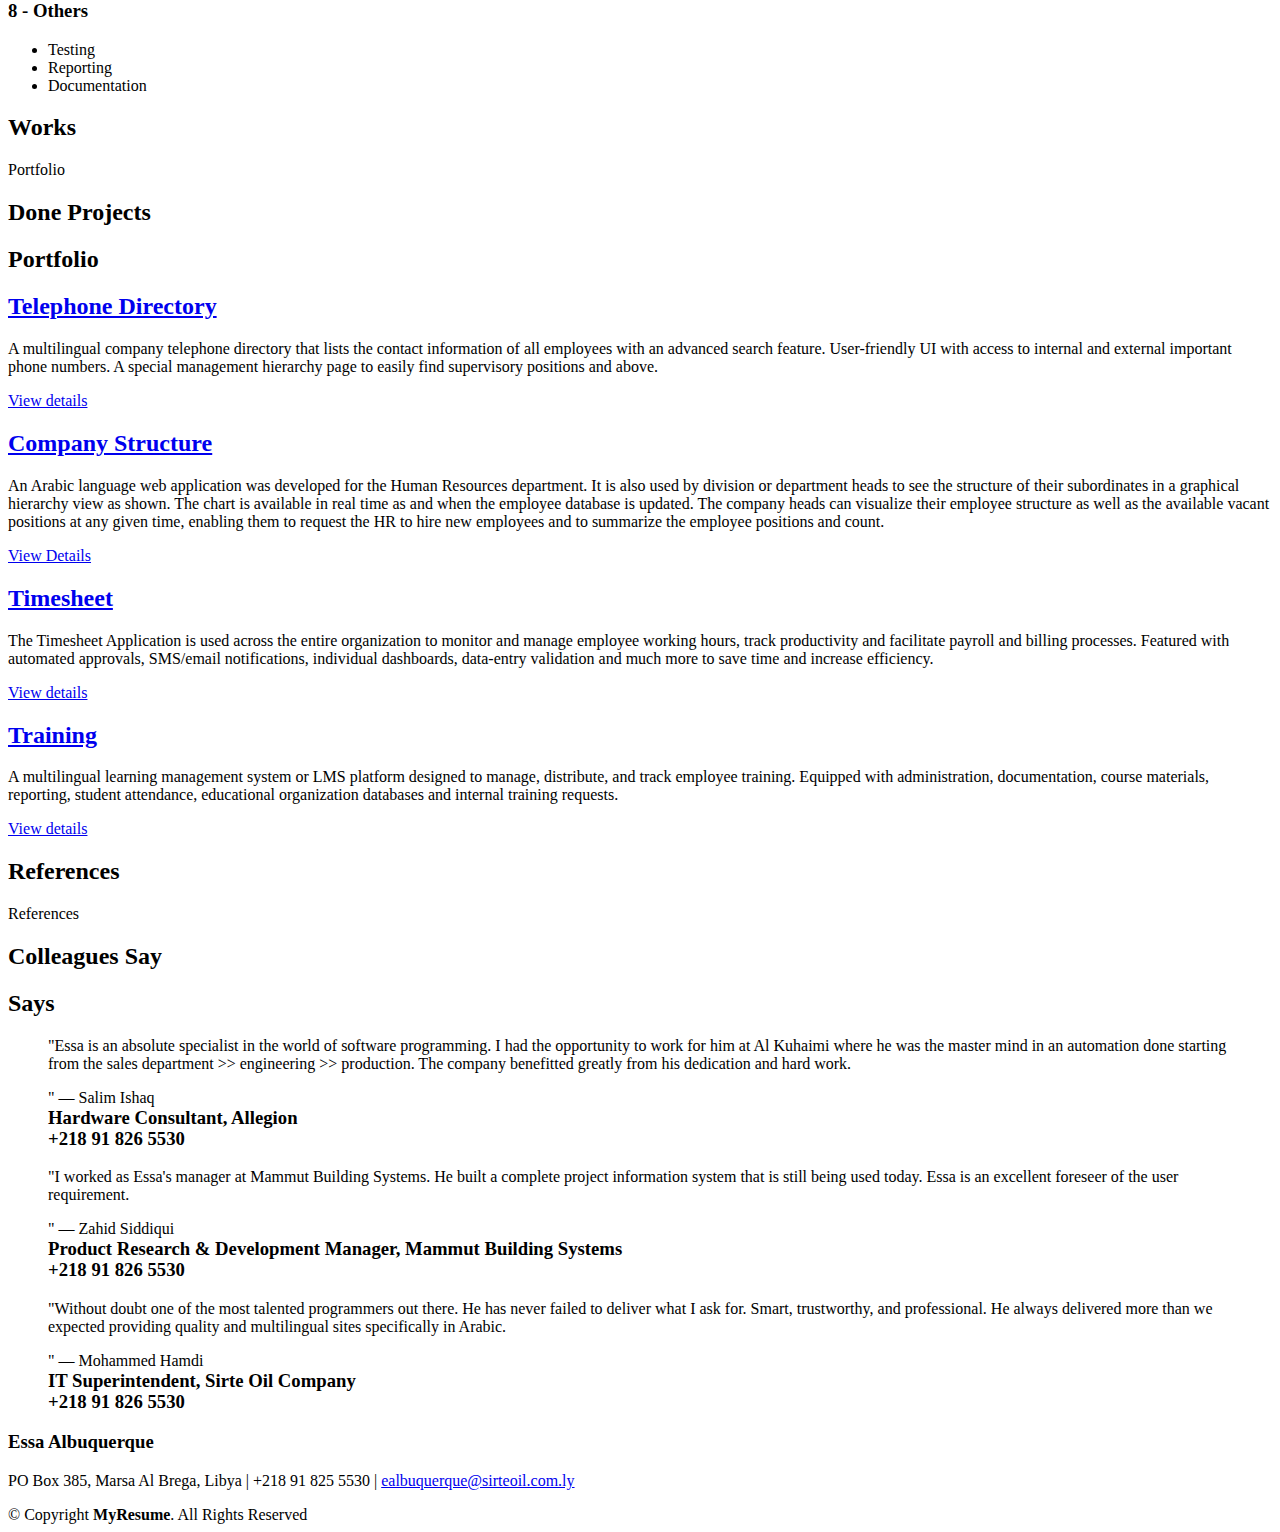
==== commit 46affab6: "Add files via upload" ====
--- a/index.html
+++ b/index.html
@@ -1,662 +1,459 @@
-<!DOCTYPE html>
-<html lang="en">
-
+<!DOCTYPE HTML>
+<html>
 <head>
-  <meta charset="utf-8">
-  <meta content="width=device-width, initial-scale=1.0" name="viewport">
-
-  <title>iPortfolio Bootstrap Template - Index</title>
-  <meta content="" name="description">
-  <meta content="" name="keywords">
-
-  <!-- Favicons -->
-  <link href="assets/img/favicon.png" rel="icon">
-  <link href="assets/img/apple-touch-icon.png" rel="apple-touch-icon">
-
-  <!-- Google Fonts -->
-  <link href="https://fonts.googleapis.com/css?family=Open+Sans:300,300i,400,400i,600,600i,700,700i|Raleway:300,300i,400,400i,500,500i,600,600i,700,700i|Poppins:300,300i,400,400i,500,500i,600,600i,700,700i" rel="stylesheet">
-
-  <!-- Vendor CSS Files -->
-  <link href="assets/vendor/aos/aos.css" rel="stylesheet">
-  <link href="assets/vendor/bootstrap/css/bootstrap.min.css" rel="stylesheet">
-  <link href="assets/vendor/bootstrap-icons/bootstrap-icons.css" rel="stylesheet">
-  <link href="assets/vendor/boxicons/css/boxicons.min.css" rel="stylesheet">
-  <link href="assets/vendor/glightbox/css/glightbox.min.css" rel="stylesheet">
-  <link href="assets/vendor/swiper/swiper-bundle.min.css" rel="stylesheet">
-
-  <!-- Template Main CSS File -->
-  <link href="assets/css/style.css" rel="stylesheet">
-
-  <!-- =======================================================
-  * Template Name: iPortfolio
-  * Updated: Nov 17 2023 with Bootstrap v5.3.2
-  * Template URL: https://bootstrapmade.com/iportfolio-bootstrap-portfolio-websites-template/
-  * Author: BootstrapMade.com
-  * License: https://bootstrapmade.com/license/
-  ======================================================== -->
+    <meta charset="utf-8">
+    <meta http-equiv="X-UA-Compatible" content="IE=edge">
+    <title>Essa Resume - Home</title>
+    <meta name="viewport" content="width=device-width, initial-scale=1">
+    <meta name="description" content="" />
+    <meta name="keywords" content="" />
+    <meta name="author" content="" />
+
+    <!-- Facebook and Twitter integration -->
+    <meta property="og:title" content="" />
+    <meta property="og:image" content="" />
+    <meta property="og:url" content="" />
+    <meta property="og:site_name" content="" />
+    <meta property="og:description" content="" />
+    <meta name="twitter:title" content="" />
+    <meta name="twitter:image" content="" />
+    <meta name="twitter:url" content="" />
+    <meta name="twitter:card" content="" />
+
+    <!-- Place favicon.ico and apple-touch-icon.png in the root directory -->
+    <link rel="shortcut icon" href="favicon.ico">
+
+    <link href="https://fonts.googleapis.com/css?family=Karla:400,700" rel="stylesheet">
+    <link href="https://fonts.googleapis.com/css?family=Playfair+Display:400,400i,700" rel="stylesheet">
+
+    <link href="css/main.css?ver=1.1.0" rel="stylesheet">
+
+    <!-- Animate.css -->
+    <link rel="stylesheet" href="css/animate.css">
+    <!-- Icomoon Icon Fonts-->
+    <link rel="stylesheet" href="css/icomoon.css">
+    <!-- Bootstrap  -->
+    <link rel="stylesheet" href="css/bootstrap.css">
+    <!-- Owl Carousel -->
+    <link rel="stylesheet" href="css/owl.carousel.min.css">
+    <link rel="stylesheet" href="css/owl.theme.default.min.css">
+    <!-- Magnific Popup -->
+    <link rel="stylesheet" href="css/magnific-popup.css">
+
+    <link rel="stylesheet" href="css/style.css">
+
+
+    <!-- Modernizr JS -->
+    <script src="js/modernizr-2.6.2.min.js"></script>
+    <!-- FOR IE9 below -->
+    <!--[if lt IE 9]>
+    <script src="js/respond.min.js"></script>
+    <![endif]-->
+
 </head>
-
 <body>
-
-  <!-- ======= Mobile nav toggle button ======= -->
-  <i class="bi bi-list mobile-nav-toggle d-xl-none"></i>
-
-  <!-- ======= Header ======= -->
-  <header id="header">
-    <div class="d-flex flex-column">
-
-      <div class="profile">
-        <img src="assets/img/profile-img.jpg" alt="" class="img-fluid rounded-circle">
-        <h1 class="text-light"><a href="index.html">Alex Smith</a></h1>
-        <div class="social-links mt-3 text-center">
-          <a href="#" class="twitter"><i class="bx bxl-twitter"></i></a>
-          <a href="#" class="facebook"><i class="bx bxl-facebook"></i></a>
-          <a href="#" class="instagram"><i class="bx bxl-instagram"></i></a>
-          <a href="#" class="google-plus"><i class="bx bxl-skype"></i></a>
-          <a href="#" class="linkedin"><i class="bx bxl-linkedin"></i></a>
+    <nav id="colorlib-main-nav" role="navigation">
+        <a href="#" class="js-colorlib-nav-toggle colorlib-nav-toggle active"><i></i></a>
+        <div class="js-fullheight colorlib-table">
+            <div class="colorlib-table-cell js-fullheight">
+                <div class="row">
+                    <div class="col-md-12">
+                        <div class="form-group">
+                            <input type="text" class="form-control" id="search" placeholder="Enter any key to search...">
+                            <button type="submit" class="btn btn-primary"><i class="icon-search3"></i></button>
+                        </div>
+                    </div>
+                </div>
+                <div class="row">
+                    <div class="col-md-12">
+                        <ul>
+                            <li class="active"><a href="index.html">Home</a></li>
+                            <li><a href="experience.html">Experience</a></li>
+                            <li><a href="education.html">Education</a></li>
+                            <li><a href="work.html">Work</a></li>
+                            <li><a href="skills.html">Skills</a></li>                            
+                            <li><a href="awards.html">Awards</a></li>
+                            <li><a href="about.html">About</a></li>
+                            <li><a href="contact.html">Contact</a></li>
+                        </ul>
+                    </div>
+                </div>
+                <div class="row">
+                    <div class="col-md-12">
+                        <h2 class="head-title">Works</h2>
+                        <a href="images/work-1.jpg" class="gallery image-popup-link text-center" style="background-image: url(images/work-1.jpg);">
+                            <span><i class="icon-search3"></i></span>
+                        </a>
+                        <a href="images/work-2.jpg" class="gallery image-popup-link text-center" style="background-image: url(images/work-2.jpg);">
+                            <span><i class="icon-search3"></i></span>
+                        </a>
+                        <a href="images/work-3.jpg" class="gallery image-popup-link text-center" style="background-image: url(images/work-3.jpg);">
+                            <span><i class="icon-search3"></i></span>
+                        </a>
+                        <a href="images/work-4.jpg" class="gallery image-popup-link text-center" style="background-image: url(images/work-4.jpg);">
+                            <span><i class="icon-search3"></i></span>
+                        </a>
+                    </div>
+                </div>
+            </div>
         </div>
-      </div>
-
-      <nav id="navbar" class="nav-menu navbar">
-        <ul>
-          <li><a href="#hero" class="nav-link scrollto active"><i class="bx bx-home"></i> <span>Home</span></a></li>
-          <li><a href="#about" class="nav-link scrollto"><i class="bx bx-user"></i> <span>About</span></a></li>
-          <li><a href="#resume" class="nav-link scrollto"><i class="bx bx-file-blank"></i> <span>Resume</span></a></li>
-          <li><a href="#portfolio" class="nav-link scrollto"><i class="bx bx-book-content"></i> <span>Portfolio</span></a></li>
-          <li><a href="#services" class="nav-link scrollto"><i class="bx bx-server"></i> <span>Services</span></a></li>
-          <li><a href="#contact" class="nav-link scrollto"><i class="bx bx-envelope"></i> <span>Contact</span></a></li>
-        </ul>
-      </nav><!-- .nav-menu -->
+    </nav>
+
+    <div id="colorlib-page">
+        <header>
+            <div class="container">
+                <div class="row">
+                    <div class="col-md-12">
+                        <div class="colorlib-navbar-brand">
+                            <a class="colorlib-logo" href="index.html"><span>Es</span><span>sa</span></a>
+                        </div>
+                        <a href="#" class="js-colorlib-nav-toggle colorlib-nav-toggle"><i></i></a>
+                    </div>
+                </div>
+            </div>
+        </header>
+        <div id="colorlib-about">
+            <div class="container">
+                <div class="row text-center">
+                    <h2 class="bold">About</h2>
+                </div>
+                <div class="row">
+                    <div class="col-md-5 animate-box">
+                        <div class="owl-carousel3">
+                            <div class="item">
+                                <img class="img-responsive about-img" src="images/about.jpg" alt="">
+                            </div>
+                            <div class="item">
+                                <img class="img-responsive about-img" src="images/about-2.jpg" alt="">
+                            </div>
+                        </div>
+                    </div>
+                    <div class="col-md-6 col-md-push-1 animate-box">
+                        <div class="about-desc">
+                            <div class="owl-carousel3">
+                                <div class="item">
+                                    <h2><span>Essa</span><span>Albuquerque</span></h2>
+                                </div>
+                                <div class="item">
+                                    <h2><span>I'm</span><span>A Designer</span></h2>
+                                </div>
+                            </div>
+                            <div class="desc">
+                                <div class="rotate">
+                                    <h2 class="heading">About</h2>
+                                </div>
+                                <p>Innovative IT Development Architect offering vast experience leveraging software engineering using <a href="#">.net agile/scrum methodologies</a> to deliver highly effective and creative solutions to business and technology challenges.</p>
+                                <p class="colorlib-social-icons">
+                                    <a href="https://essafarhaan.github.io/Portfolio/" title="web site"><i class="icon-world2"></i></a>
+                                    <a href="https://github.com/EssaFarhaan/" title="github"><i class="icon-github2"></i></a>
+                                    <a href="https://www.linkedin.com/in/essaalbuquerque/" title="linkedin"><i class="icon-linkedin"></i></a>
+                                    <a href="https://www.facebook.com/profile.php?id=100009975435690" title="facebook"><i class="icon-facebook4"></i></a>
+                                    <a href="https://call.whatsapp.com/voice/QOttoyjoeLvi9HyFLBCcIE" title="whats app"><i class="icon-whatsapp"></i></a>
+                                </p>
+                                <p><a href="contact.html" class="btn btn-primary btn-outline">Hire Me!</a><a href="essa-albuquerque-resume.pdf" class="btn btn-primary btn-outline" alt="download cv" style="margin-left: 5px" download>Download CV</a></p>
+                            </div>
+                        </div>
+                    </div>
+                </div>
+            </div>
+        </div>
+        <div id="colorlib-services">
+            <div class="container">
+                <div class="row text-center">
+                    <h2 class="bold">Skills</h2>
+                </div>
+                <div class="row">
+                    <div class="col-md-12">
+                        <div class="services-flex">
+                            <div class="one-third">
+                                <div class="row">
+                                    <div class="col-md-12 col-md-offset-0 animate-box intro-heading">
+                                        <span>My Skills</span>
+                                        <h2>Here Are Some of My Skills</h2>
+                                    </div>
+                                </div>
+                                <div class="row">
+                                    <div class="col-md-12">
+                                        <div class="rotate">
+                                            <h2 class="heading">Skills</h2>
+                                        </div>
+                                    </div>
+                                    <div class="col-md-6">
+                                        <div class="services animate-box">
+                                            <h3>1 - Front End Development</h3>
+                                            <ul>
+                                                <li>HTML / CSS</li>
+                                                <li>Bootstrap</li>
+                                                <li>React / Angular / Jquery</li>
+                                            </ul>
+                                        </div>
+                                        <div class="services animate-box">
+                                            <h3>3 - Graphic Design</h3>
+                                            <ul>
+                                                <li>UI/UX Design</li>
+                                                <li>Website &amp; Digital Design</li>
+                                                <li>Branding &amp; Visual Identity</li>
+                                            </ul>
+                                        </div>
+                                    </div>
+                                    <div class="col-md-6">
+                                        <div class="services animate-box">
+                                            <h3>2 - Programming</h3>
+                                            <ul>
+                                                <li>SQL</li>
+                                                <li>C#. / C++ / Java</li>
+                                                <li>VB.NET</li>
+                                            </ul>
+                                        </div>
+                                        <div class="services animate-box">
+                                            <h3>4 - Database</h3>
+                                            <ul>
+                                                <li>SQL Server</li>
+                                                <li>Oracle</li>
+                                                <li>Sap Hana</li>
+                                            </ul>
+                                        </div>
+
+                                    </div>
+                                    <div class="col-md-6">
+                                        <div class="services animate-box">
+                                            <h3>5 - Version Control</h3>
+                                            <ul>
+                                                <li>Git</li>
+                                                <li>TFS</li>
+                                                <li>SVN</li>
+                                            </ul>
+                                        </div>
+
+                                        <div class="services animate-box">
+                                            <h3>7 - Methodologies</h3>
+                                            <ul>
+                                                <li>Agile</li>
+                                                <li>Scrum</li>
+                                                <li>Waterfall</li>
+                                            </ul>
+                                        </div>
+                                    </div>
+                                    <div class="col-md-6">
+                                        <div class="services animate-box">
+                                            <h3>6 - Cloud</h3>
+                                            <ul>
+                                                <li>Azure</li>
+                                                <li>AWS</li>
+                                                <li>Google Cloud</li>
+                                            </ul>
+                                        </div>
+                                        <div class="services animate-box">
+                                            <h3>8 - Others</h3>
+                                            <ul>
+                                                <li>Testing</li>
+                                                <li>Reporting</li>
+                                                <li>Documentation</li>
+                                            </ul>
+                                        </div>
+                                    </div>
+                                </div>
+                            </div>
+                            <div class="one-forth services-img" style="background-image: url(images/services-img-1.jpg);">
+                            </div>
+                        </div>
+                    </div>
+                </div>
+            </div>
+        </div>
+
+        <div id="colorlib-work">
+            <div class="container">
+                <div class="row text-center">
+                    <h2 class="bold">Works</h2>
+                </div>
+                <div class="row">
+                    <div class="col-md-12 col-md-offset-0 text-center animate-box intro-heading">
+                        <span>Portfolio</span>
+                        <h2>Done Projects</h2>
+                    </div>
+                </div>
+                <div class="row">
+                    <div class="col-md-12">
+                        <div class="rotate">
+                            <h2 class="heading">Portfolio</h2>
+                        </div>
+                    </div>
+                </div>
+                <div class="row">
+                    <div class="col-md-12">
+                        <div class="work-entry animate-box">
+                            <a href="work.html" class="work-img" style="background-image: url(images/work-1.jpg);">
+                                <div class="display-t">
+                                    <div class="work-name">
+                                        <h2>Telephone Directory</h2>
+                                    </div>
+                                </div>
+                            </a>
+                            <div class="col-md-8 col-md-offset-2">
+                                <div class="desc">
+                                    <p>A multilingual company telephone directory that lists the contact information of all employees with an advanced search feature. User-friendly UI with access to internal and external important phone numbers. A special management hierarchy page to easily find supervisory positions and above.</p>
+                                    <p class="read"><a href="work-detail-1.html">View details</a></p>
+                                </div>
+                            </div>
+                        </div>
+                    </div>
+                    <div class="col-md-12">
+                        <div class="work-entry animate-box">
+                            <a href="work.html" class="work-img" style="background-image: url(images/work-2.jpg);">
+                                <div class="display-t">
+                                    <div class="work-name">
+                                        <h2>Company Structure</h2>
+                                    </div>
+                                </div>
+                            </a>
+                            <div class="col-md-8 col-md-offset-2">
+                                <div class="desc">
+                                    <p>An Arabic language web application was developed for the Human Resources department. It is also used by division or department heads to see the structure of their subordinates in a graphical hierarchy view as shown. The chart is available in real time as and when the employee database is updated. The company heads can visualize their employee structure as well as the available vacant positions at any given time, enabling them to request the HR to hire new employees and to summarize the employee positions and count.</p>
+                                    <p class="read"><a href="work-detail-2.html">View Details</a></p>
+                                </div>
+                            </div>
+                        </div>
+                    </div>
+                    <div class="col-md-12">
+                        <div class="work-entry animate-box">
+                            <a href="work.html" class="work-img" style="background-image: url(images/work-3.jpg);">
+                                <div class="display-t">
+                                    <div class="work-name">
+                                        <h2>Timesheet</h2>
+                                    </div>
+                                </div>
+                            </a>
+                            <div class="col-md-8 col-md-offset-2">
+                                <div class="desc">
+                                    <p>The Timesheet Application is used across the entire organization to monitor and manage employee working hours, track productivity and facilitate payroll and billing processes. Featured with automated approvals, SMS/email notifications, individual dashboards, data-entry validation and much more to save time and increase efficiency.</p>
+                                    <p class="read"><a href="work-detail-3.html">View details</a></p>
+                                </div>
+                            </div>
+                        </div>
+                    </div>
+                    <div class="col-md-12">
+                        <div class="work-entry animate-box">
+                            <a href="work.html" class="work-img" style="background-image: url(images/work-4.jpg);">
+                                <div class="display-t">
+                                    <div class="work-name">
+                                        <h2>Training</h2>
+                                    </div>
+                                </div>
+                            </a>
+                            <div class="col-md-8 col-md-offset-2">
+                                <div class="desc">
+                                    <p>A multilingual learning management system or LMS platform designed to manage, distribute, and track employee training. Equipped with administration, documentation, course materials, reporting, student attendance, educational organization databases and internal training requests.</p>
+                                    <p class="read"><a href="work-detail-4.html">View details</a></p>
+                                </div>
+                            </div>
+                        </div>
+                    </div>
+                </div>
+            </div>
+        </div>
+
+        <div id="colorlib-testimony">
+            <div class="container">
+                <div class="row text-center">
+                    <h2 class="bold">References</h2>
+                </div>
+                <div class="row">
+                    <div class="col-md-12 col-md-offset-0 text-center animate-box intro-heading">
+                        <span>References</span>
+                        <h2>Colleagues Say</h2>
+                    </div>
+                </div>
+                <div class="row">
+                    <div class="col-md-12">
+                        <div class="rotate">
+                            <h2 class="heading">Says</h2>
+                        </div>
+                    </div>
+                </div>
+                <div class="row animate-box">
+                    <div class="owl-carousel">
+                        <div class="item">
+                            <div class="col-md-12 text-center">
+                                <div class="testimony">
+                                    <blockquote>
+                                        <p>"Essa is an absolute specialist in the world of software programming. I had the opportunity to work for him at Al Kuhaimi where he was the master mind in an automation done starting from the sales department >> engineering >> production. The company benefitted greatly from his dedication and hard work.</p>
+                                        <p style="margin-bottom: 20px">" &mdash; Salim Ishaq</p>
+                                        <h3 style="margin-top: -20px">Hardware Consultant, Allegion</h3>
+                                        <h3 style="margin-top: -20px">+218 91 826 5530</h3>
+                                    </blockquote>
+                                </div>
+                            </div>
+                        </div>
+                        <div class="item">
+                            <div class="col-md-12 text-center">
+                                <div class="testimony">
+                                    <blockquote>
+                                        <p>"I worked as Essa's manager at Mammut Building Systems. He built a complete project information system that is still being used today. Essa is an excellent foreseer of the user requirement.</p>
+                                        <p style="margin-bottom: 20px">" &mdash; Zahid Siddiqui</p>
+                                        <h3 style="margin-top: -20px">Product Research & Development Manager, Mammut Building Systems</h3>
+                                        <h3 style="margin-top: -20px">+218 91 826 5530</h3>
+                                    </blockquote>
+                                </div>
+                            </div>
+                        </div>
+                        <div class="item">
+                            <div class="col-md-12 text-center">
+                                <div class="testimony">
+                                    <blockquote>
+                                        <p>"Without doubt one of the most talented programmers out there. He has never failed to deliver what I ask for. Smart, trustworthy, and professional. He always delivered more than we expected providing quality and multilingual sites specifically in Arabic.</p>
+                                        <p style="margin-bottom: 20px">" &mdash; Mohammed Hamdi</p>
+                                        <h3 style="margin-top: -20px">IT Superintendent, Sirte Oil Company</h3>
+                                        <h3 style="margin-top: -20px">+218 91 826 5530</h3>
+                                    </blockquote>
+                                </div>
+                            </div>
+                        </div>
+                    </div>
+                </div>
+            </div>
+        </div>
+        <footer>
+            <div id="footer">
+                <div class="container">
+                    <div class="row">
+                        <div class="col-md-12 text-center">
+                            <h3>Essa Albuquerque</h3>
+                            <p>PO Box 385, Marsa Al Brega, Libya | +218 91 825 5530 | <a href="mailto:ealbuquerque@sirteoil.com.ly">ealbuquerque@sirteoil.com.ly</a></p>
+                            <p class="colorlib-social-icons">
+                                <a href="https://essafarhaan.github.io/Portfolio/" title="web site"><i class="icon-world2"></i></a>
+                                <a href="https://github.com/EssaFarhaan/" title="github"><i class="icon-github2"></i></a>
+                                <a href="https://www.linkedin.com/in/essaalbuquerque/" title="linkedin"><i class="icon-linkedin"></i></a>
+                                <a href="https://www.facebook.com/profile.php?id=100009975435690" title="facebook"><i class="icon-facebook4"></i></a>
+                                <a href="https://call.whatsapp.com/voice/QOttoyjoeLvi9HyFLBCcIE" title="whats app"><i class="icon-whatsapp"></i></a>
+                            </p>
+                            <div class="copyright">
+                                &copy; Copyright <strong><span>MyResume</span></strong>. All Rights Reserved
+                            </div>
+                        </div>
+                    </div>
+                </div>
+            </div>
+        </footer>
     </div>
-  </header><!-- End Header -->
-
-  <!-- ======= Hero Section ======= -->
-  <section id="hero" class="d-flex flex-column justify-content-center align-items-center">
-    <div class="hero-container" data-aos="fade-in">
-      <h1>Alex Smith</h1>
-      <p>I'm <span class="typed" data-typed-items="Designer, Developer, Freelancer, Photographer"></span></p>
-    </div>
-  </section><!-- End Hero -->
-
-  <main id="main">
-
-    <!-- ======= About Section ======= -->
-    <section id="about" class="about">
-      <div class="container">
-
-        <div class="section-title">
-          <h2>About</h2>
-          <p>Magnam dolores commodi suscipit. Necessitatibus eius consequatur ex aliquid fuga eum quidem. Sit sint consectetur velit. Quisquam quos quisquam cupiditate. Et nemo qui impedit suscipit alias ea. Quia fugiat sit in iste officiis commodi quidem hic quas.</p>
-        </div>
-
-        <div class="row">
-          <div class="col-lg-4" data-aos="fade-right">
-            <img src="assets/img/profile-img.jpg" class="img-fluid" alt="">
-          </div>
-          <div class="col-lg-8 pt-4 pt-lg-0 content" data-aos="fade-left">
-            <h3>UI/UX Designer &amp; Web Developer.</h3>
-            <p class="fst-italic">
-              Lorem ipsum dolor sit amet, consectetur adipiscing elit, sed do eiusmod tempor incididunt ut labore et dolore
-              magna aliqua.
-            </p>
-            <div class="row">
-              <div class="col-lg-6">
-                <ul>
-                  <li><i class="bi bi-chevron-right"></i> <strong>Birthday:</strong> <span>1 May 1995</span></li>
-                  <li><i class="bi bi-chevron-right"></i> <strong>Website:</strong> <span>www.example.com</span></li>
-                  <li><i class="bi bi-chevron-right"></i> <strong>Phone:</strong> <span>+123 456 7890</span></li>
-                  <li><i class="bi bi-chevron-right"></i> <strong>City:</strong> <span>New York, USA</span></li>
-                </ul>
-              </div>
-              <div class="col-lg-6">
-                <ul>
-                  <li><i class="bi bi-chevron-right"></i> <strong>Age:</strong> <span>30</span></li>
-                  <li><i class="bi bi-chevron-right"></i> <strong>Degree:</strong> <span>Master</span></li>
-                  <li><i class="bi bi-chevron-right"></i> <strong>PhEmailone:</strong> <span>email@example.com</span></li>
-                  <li><i class="bi bi-chevron-right"></i> <strong>Freelance:</strong> <span>Available</span></li>
-                </ul>
-              </div>
-            </div>
-            <p>
-              Officiis eligendi itaque labore et dolorum mollitia officiis optio vero. Quisquam sunt adipisci omnis et ut. Nulla accusantium dolor incidunt officia tempore. Et eius omnis.
-              Cupiditate ut dicta maxime officiis quidem quia. Sed et consectetur qui quia repellendus itaque neque. Aliquid amet quidem ut quaerat cupiditate. Ab et eum qui repellendus omnis culpa magni laudantium dolores.
-            </p>
-          </div>
-        </div>
-
-      </div>
-    </section><!-- End About Section -->
-
-    <!-- ======= Facts Section ======= -->
-    <section id="facts" class="facts">
-      <div class="container">
-
-        <div class="section-title">
-          <h2>Facts</h2>
-          <p>Magnam dolores commodi suscipit. Necessitatibus eius consequatur ex aliquid fuga eum quidem. Sit sint consectetur velit. Quisquam quos quisquam cupiditate. Et nemo qui impedit suscipit alias ea. Quia fugiat sit in iste officiis commodi quidem hic quas.</p>
-        </div>
-
-        <div class="row no-gutters">
-
-          <div class="col-lg-3 col-md-6 d-md-flex align-items-md-stretch" data-aos="fade-up">
-            <div class="count-box">
-              <i class="bi bi-emoji-smile"></i>
-              <span data-purecounter-start="0" data-purecounter-end="232" data-purecounter-duration="1" class="purecounter"></span>
-              <p><strong>Happy Clients</strong> consequuntur quae</p>
-            </div>
-          </div>
-
-          <div class="col-lg-3 col-md-6 d-md-flex align-items-md-stretch" data-aos="fade-up" data-aos-delay="100">
-            <div class="count-box">
-              <i class="bi bi-journal-richtext"></i>
-              <span data-purecounter-start="0" data-purecounter-end="521" data-purecounter-duration="1" class="purecounter"></span>
-              <p><strong>Projects</strong> adipisci atque cum quia aut</p>
-            </div>
-          </div>
-
-          <div class="col-lg-3 col-md-6 d-md-flex align-items-md-stretch" data-aos="fade-up" data-aos-delay="200">
-            <div class="count-box">
-              <i class="bi bi-headset"></i>
-              <span data-purecounter-start="0" data-purecounter-end="1453" data-purecounter-duration="1" class="purecounter"></span>
-              <p><strong>Hours Of Support</strong> aut commodi quaerat</p>
-            </div>
-          </div>
-
-          <div class="col-lg-3 col-md-6 d-md-flex align-items-md-stretch" data-aos="fade-up" data-aos-delay="300">
-            <div class="count-box">
-              <i class="bi bi-people"></i>
-              <span data-purecounter-start="0" data-purecounter-end="32" data-purecounter-duration="1" class="purecounter"></span>
-              <p><strong>Hard Workers</strong> rerum asperiores dolor</p>
-            </div>
-          </div>
-
-        </div>
-
-      </div>
-    </section><!-- End Facts Section -->
-
-    <!-- ======= Skills Section ======= -->
-    <section id="skills" class="skills section-bg">
-      <div class="container">
-
-        <div class="section-title">
-          <h2>Skills</h2>
-          <p>Magnam dolores commodi suscipit. Necessitatibus eius consequatur ex aliquid fuga eum quidem. Sit sint consectetur velit. Quisquam quos quisquam cupiditate. Et nemo qui impedit suscipit alias ea. Quia fugiat sit in iste officiis commodi quidem hic quas.</p>
-        </div>
-
-        <div class="row skills-content">
-
-          <div class="col-lg-6" data-aos="fade-up">
-
-            <div class="progress">
-              <span class="skill">HTML <i class="val">100%</i></span>
-              <div class="progress-bar-wrap">
-                <div class="progress-bar" role="progressbar" aria-valuenow="100" aria-valuemin="0" aria-valuemax="100"></div>
-              </div>
-            </div>
-
-            <div class="progress">
-              <span class="skill">CSS <i class="val">90%</i></span>
-              <div class="progress-bar-wrap">
-                <div class="progress-bar" role="progressbar" aria-valuenow="90" aria-valuemin="0" aria-valuemax="100"></div>
-              </div>
-            </div>
-
-            <div class="progress">
-              <span class="skill">JavaScript <i class="val">75%</i></span>
-              <div class="progress-bar-wrap">
-                <div class="progress-bar" role="progressbar" aria-valuenow="75" aria-valuemin="0" aria-valuemax="100"></div>
-              </div>
-            </div>
-
-          </div>
-
-          <div class="col-lg-6" data-aos="fade-up" data-aos-delay="100">
-
-            <div class="progress">
-              <span class="skill">PHP <i class="val">80%</i></span>
-              <div class="progress-bar-wrap">
-                <div class="progress-bar" role="progressbar" aria-valuenow="80" aria-valuemin="0" aria-valuemax="100"></div>
-              </div>
-            </div>
-
-            <div class="progress">
-              <span class="skill">WordPress/CMS <i class="val">90%</i></span>
-              <div class="progress-bar-wrap">
-                <div class="progress-bar" role="progressbar" aria-valuenow="90" aria-valuemin="0" aria-valuemax="100"></div>
-              </div>
-            </div>
-
-            <div class="progress">
-              <span class="skill">Photoshop <i class="val">55%</i></span>
-              <div class="progress-bar-wrap">
-                <div class="progress-bar" role="progressbar" aria-valuenow="55" aria-valuemin="0" aria-valuemax="100"></div>
-              </div>
-            </div>
-
-          </div>
-
-        </div>
-
-      </div>
-    </section><!-- End Skills Section -->
-
-    <!-- ======= Resume Section ======= -->
-    <section id="resume" class="resume">
-      <div class="container">
-
-        <div class="section-title">
-          <h2>Resume</h2>
-          <p>Magnam dolores commodi suscipit. Necessitatibus eius consequatur ex aliquid fuga eum quidem. Sit sint consectetur velit. Quisquam quos quisquam cupiditate. Et nemo qui impedit suscipit alias ea. Quia fugiat sit in iste officiis commodi quidem hic quas.</p>
-        </div>
-
-        <div class="row">
-          <div class="col-lg-6" data-aos="fade-up">
-            <h3 class="resume-title">Sumary</h3>
-            <div class="resume-item pb-0">
-              <h4>Alex Smith</h4>
-              <p><em>Innovative and deadline-driven Graphic Designer with 3+ years of experience designing and developing user-centered digital/print marketing material from initial concept to final, polished deliverable.</em></p>
-              <ul>
-                <li>Portland par 127,Orlando, FL</li>
-                <li>(123) 456-7891</li>
-                <li>alice.barkley@example.com</li>
-              </ul>
-            </div>
-
-            <h3 class="resume-title">Education</h3>
-            <div class="resume-item">
-              <h4>Master of Fine Arts &amp; Graphic Design</h4>
-              <h5>2015 - 2016</h5>
-              <p><em>Rochester Institute of Technology, Rochester, NY</em></p>
-              <p>Qui deserunt veniam. Et sed aliquam labore tempore sed quisquam iusto autem sit. Ea vero voluptatum qui ut dignissimos deleniti nerada porti sand markend</p>
-            </div>
-            <div class="resume-item">
-              <h4>Bachelor of Fine Arts &amp; Graphic Design</h4>
-              <h5>2010 - 2014</h5>
-              <p><em>Rochester Institute of Technology, Rochester, NY</em></p>
-              <p>Quia nobis sequi est occaecati aut. Repudiandae et iusto quae reiciendis et quis Eius vel ratione eius unde vitae rerum voluptates asperiores voluptatem Earum molestiae consequatur neque etlon sader mart dila</p>
-            </div>
-          </div>
-          <div class="col-lg-6" data-aos="fade-up" data-aos-delay="100">
-            <h3 class="resume-title">Professional Experience</h3>
-            <div class="resume-item">
-              <h4>Senior graphic design specialist</h4>
-              <h5>2019 - Present</h5>
-              <p><em>Experion, New York, NY </em></p>
-              <ul>
-                <li>Lead in the design, development, and implementation of the graphic, layout, and production communication materials</li>
-                <li>Delegate tasks to the 7 members of the design team and provide counsel on all aspects of the project. </li>
-                <li>Supervise the assessment of all graphic materials in order to ensure quality and accuracy of the design</li>
-                <li>Oversee the efficient use of production project budgets ranging from $2,000 - $25,000</li>
-              </ul>
-            </div>
-            <div class="resume-item">
-              <h4>Graphic design specialist</h4>
-              <h5>2017 - 2018</h5>
-              <p><em>Stepping Stone Advertising, New York, NY</em></p>
-              <ul>
-                <li>Developed numerous marketing programs (logos, brochures,infographics, presentations, and advertisements).</li>
-                <li>Managed up to 5 projects or tasks at a given time while under pressure</li>
-                <li>Recommended and consulted with clients on the most appropriate graphic design</li>
-                <li>Created 4+ design presentations and proposals a month for clients and account managers</li>
-              </ul>
-            </div>
-          </div>
-        </div>
-
-      </div>
-    </section><!-- End Resume Section -->
-
-    <!-- ======= Portfolio Section ======= -->
-    <section id="portfolio" class="portfolio section-bg">
-      <div class="container">
-
-        <div class="section-title">
-          <h2>Portfolio</h2>
-          <p>Magnam dolores commodi suscipit. Necessitatibus eius consequatur ex aliquid fuga eum quidem. Sit sint consectetur velit. Quisquam quos quisquam cupiditate. Et nemo qui impedit suscipit alias ea. Quia fugiat sit in iste officiis commodi quidem hic quas.</p>
-        </div>
-
-        <div class="row" data-aos="fade-up">
-          <div class="col-lg-12 d-flex justify-content-center">
-            <ul id="portfolio-flters">
-              <li data-filter="*" class="filter-active">All</li>
-              <li data-filter=".filter-app">App</li>
-              <li data-filter=".filter-card">Card</li>
-              <li data-filter=".filter-web">Web</li>
-            </ul>
-          </div>
-        </div>
-
-        <div class="row portfolio-container" data-aos="fade-up" data-aos-delay="100">
-
-          <div class="col-lg-4 col-md-6 portfolio-item filter-app">
-            <div class="portfolio-wrap">
-              <img src="assets/img/portfolio/portfolio-1.jpg" class="img-fluid" alt="">
-              <div class="portfolio-links">
-                <a href="assets/img/portfolio/portfolio-1.jpg" data-gallery="portfolioGallery" class="portfolio-lightbox" title="App 1"><i class="bx bx-plus"></i></a>
-                <a href="portfolio-details.html" title="More Details"><i class="bx bx-link"></i></a>
-              </div>
-            </div>
-          </div>
-
-          <div class="col-lg-4 col-md-6 portfolio-item filter-web">
-            <div class="portfolio-wrap">
-              <img src="assets/img/portfolio/portfolio-2.jpg" class="img-fluid" alt="">
-              <div class="portfolio-links">
-                <a href="assets/img/portfolio/portfolio-2.jpg" data-gallery="portfolioGallery" class="portfolio-lightbox" title="Web 3"><i class="bx bx-plus"></i></a>
-                <a href="portfolio-details.html" title="More Details"><i class="bx bx-link"></i></a>
-              </div>
-            </div>
-          </div>
-
-          <div class="col-lg-4 col-md-6 portfolio-item filter-app">
-            <div class="portfolio-wrap">
-              <img src="assets/img/portfolio/portfolio-3.jpg" class="img-fluid" alt="">
-              <div class="portfolio-links">
-                <a href="assets/img/portfolio/portfolio-3.jpg" data-gallery="portfolioGallery" class="portfolio-lightbox" title="App 2"><i class="bx bx-plus"></i></a>
-                <a href="portfolio-details.html" title="More Details"><i class="bx bx-link"></i></a>
-              </div>
-            </div>
-          </div>
-
-          <div class="col-lg-4 col-md-6 portfolio-item filter-card">
-            <div class="portfolio-wrap">
-              <img src="assets/img/portfolio/portfolio-4.jpg" class="img-fluid" alt="">
-              <div class="portfolio-links">
-                <a href="assets/img/portfolio/portfolio-4.jpg" data-gallery="portfolioGallery" class="portfolio-lightbox" title="Card 2"><i class="bx bx-plus"></i></a>
-                <a href="portfolio-details.html" title="More Details"><i class="bx bx-link"></i></a>
-              </div>
-            </div>
-          </div>
-
-          <div class="col-lg-4 col-md-6 portfolio-item filter-web">
-            <div class="portfolio-wrap">
-              <img src="assets/img/portfolio/portfolio-5.jpg" class="img-fluid" alt="">
-              <div class="portfolio-links">
-                <a href="assets/img/portfolio/portfolio-5.jpg" data-gallery="portfolioGallery" class="portfolio-lightbox" title="Web 2"><i class="bx bx-plus"></i></a>
-                <a href="portfolio-details.html" title="More Details"><i class="bx bx-link"></i></a>
-              </div>
-            </div>
-          </div>
-
-          <div class="col-lg-4 col-md-6 portfolio-item filter-app">
-            <div class="portfolio-wrap">
-              <img src="assets/img/portfolio/portfolio-6.jpg" class="img-fluid" alt="">
-              <div class="portfolio-links">
-                <a href="assets/img/portfolio/portfolio-6.jpg" data-gallery="portfolioGallery" class="portfolio-lightbox" title="App 3"><i class="bx bx-plus"></i></a>
-                <a href="portfolio-details.html" title="More Details"><i class="bx bx-link"></i></a>
-              </div>
-            </div>
-          </div>
-
-          <div class="col-lg-4 col-md-6 portfolio-item filter-card">
-            <div class="portfolio-wrap">
-              <img src="assets/img/portfolio/portfolio-7.jpg" class="img-fluid" alt="">
-              <div class="portfolio-links">
-                <a href="assets/img/portfolio/portfolio-7.jpg" data-gallery="portfolioGallery" class="portfolio-lightbox" title="Card 1"><i class="bx bx-plus"></i></a>
-                <a href="portfolio-details.html" title="More Details"><i class="bx bx-link"></i></a>
-              </div>
-            </div>
-          </div>
-
-          <div class="col-lg-4 col-md-6 portfolio-item filter-card">
-            <div class="portfolio-wrap">
-              <img src="assets/img/portfolio/portfolio-8.jpg" class="img-fluid" alt="">
-              <div class="portfolio-links">
-                <a href="assets/img/portfolio/portfolio-8.jpg" data-gallery="portfolioGallery" class="portfolio-lightbox" title="Card 3"><i class="bx bx-plus"></i></a>
-                <a href="portfolio-details.html" title="More Details"><i class="bx bx-link"></i></a>
-              </div>
-            </div>
-          </div>
-
-          <div class="col-lg-4 col-md-6 portfolio-item filter-web">
-            <div class="portfolio-wrap">
-              <img src="assets/img/portfolio/portfolio-9.jpg" class="img-fluid" alt="">
-              <div class="portfolio-links">
-                <a href="assets/img/portfolio/portfolio-9.jpg" data-gallery="portfolioGallery" class="portfolio-lightbox" title="Web 3"><i class="bx bx-plus"></i></a>
-                <a href="portfolio-details.html" title="More Details"><i class="bx bx-link"></i></a>
-              </div>
-            </div>
-          </div>
-
-        </div>
-
-      </div>
-    </section><!-- End Portfolio Section -->
-
-    <!-- ======= Services Section ======= -->
-    <section id="services" class="services">
-      <div class="container">
-
-        <div class="section-title">
-          <h2>Services</h2>
-          <p>Magnam dolores commodi suscipit. Necessitatibus eius consequatur ex aliquid fuga eum quidem. Sit sint consectetur velit. Quisquam quos quisquam cupiditate. Et nemo qui impedit suscipit alias ea. Quia fugiat sit in iste officiis commodi quidem hic quas.</p>
-        </div>
-
-        <div class="row">
-          <div class="col-lg-4 col-md-6 icon-box" data-aos="fade-up">
-            <div class="icon"><i class="bi bi-briefcase"></i></div>
-            <h4 class="title"><a href="">Lorem Ipsum</a></h4>
-            <p class="description">Voluptatum deleniti atque corrupti quos dolores et quas molestias excepturi sint occaecati cupiditate non provident</p>
-          </div>
-          <div class="col-lg-4 col-md-6 icon-box" data-aos="fade-up" data-aos-delay="100">
-            <div class="icon"><i class="bi bi-card-checklist"></i></div>
-            <h4 class="title"><a href="">Dolor Sitema</a></h4>
-            <p class="description">Minim veniam, quis nostrud exercitation ullamco laboris nisi ut aliquip ex ea commodo consequat tarad limino ata</p>
-          </div>
-          <div class="col-lg-4 col-md-6 icon-box" data-aos="fade-up" data-aos-delay="200">
-            <div class="icon"><i class="bi bi-bar-chart"></i></div>
-            <h4 class="title"><a href="">Sed ut perspiciatis</a></h4>
-            <p class="description">Duis aute irure dolor in reprehenderit in voluptate velit esse cillum dolore eu fugiat nulla pariatur</p>
-          </div>
-          <div class="col-lg-4 col-md-6 icon-box" data-aos="fade-up" data-aos-delay="300">
-            <div class="icon"><i class="bi bi-binoculars"></i></div>
-            <h4 class="title"><a href="">Magni Dolores</a></h4>
-            <p class="description">Excepteur sint occaecat cupidatat non proident, sunt in culpa qui officia deserunt mollit anim id est laborum</p>
-          </div>
-          <div class="col-lg-4 col-md-6 icon-box" data-aos="fade-up" data-aos-delay="400">
-            <div class="icon"><i class="bi bi-brightness-high"></i></div>
-            <h4 class="title"><a href="">Nemo Enim</a></h4>
-            <p class="description">At vero eos et accusamus et iusto odio dignissimos ducimus qui blanditiis praesentium voluptatum deleniti atque</p>
-          </div>
-          <div class="col-lg-4 col-md-6 icon-box" data-aos="fade-up" data-aos-delay="500">
-            <div class="icon"><i class="bi bi-calendar4-week"></i></div>
-            <h4 class="title"><a href="">Eiusmod Tempor</a></h4>
-            <p class="description">Et harum quidem rerum facilis est et expedita distinctio. Nam libero tempore, cum soluta nobis est eligendi</p>
-          </div>
-        </div>
-
-      </div>
-    </section><!-- End Services Section -->
-
-    <!-- ======= Testimonials Section ======= -->
-    <section id="testimonials" class="testimonials section-bg">
-      <div class="container">
-
-        <div class="section-title">
-          <h2>Testimonials</h2>
-          <p>Magnam dolores commodi suscipit. Necessitatibus eius consequatur ex aliquid fuga eum quidem. Sit sint consectetur velit. Quisquam quos quisquam cupiditate. Et nemo qui impedit suscipit alias ea. Quia fugiat sit in iste officiis commodi quidem hic quas.</p>
-        </div>
-
-        <div class="testimonials-slider swiper" data-aos="fade-up" data-aos-delay="100">
-          <div class="swiper-wrapper">
-
-            <div class="swiper-slide">
-              <div class="testimonial-item" data-aos="fade-up">
-                <p>
-                  <i class="bx bxs-quote-alt-left quote-icon-left"></i>
-                  Proin iaculis purus consequat sem cure digni ssim donec porttitora entum suscipit rhoncus. Accusantium quam, ultricies eget id, aliquam eget nibh et. Maecen aliquam, risus at semper.
-                  <i class="bx bxs-quote-alt-right quote-icon-right"></i>
-                </p>
-                <img src="assets/img/testimonials/testimonials-1.jpg" class="testimonial-img" alt="">
-                <h3>Saul Goodman</h3>
-                <h4>Ceo &amp; Founder</h4>
-              </div>
-            </div><!-- End testimonial item -->
-
-            <div class="swiper-slide">
-              <div class="testimonial-item" data-aos="fade-up" data-aos-delay="100">
-                <p>
-                  <i class="bx bxs-quote-alt-left quote-icon-left"></i>
-                  Export tempor illum tamen malis malis eram quae irure esse labore quem cillum quid cillum eram malis quorum velit fore eram velit sunt aliqua noster fugiat irure amet legam anim culpa.
-                  <i class="bx bxs-quote-alt-right quote-icon-right"></i>
-                </p>
-                <img src="assets/img/testimonials/testimonials-2.jpg" class="testimonial-img" alt="">
-                <h3>Sara Wilsson</h3>
-                <h4>Designer</h4>
-              </div>
-            </div><!-- End testimonial item -->
-
-            <div class="swiper-slide">
-              <div class="testimonial-item" data-aos="fade-up" data-aos-delay="200">
-                <p>
-                  <i class="bx bxs-quote-alt-left quote-icon-left"></i>
-                  Enim nisi quem export duis labore cillum quae magna enim sint quorum nulla quem veniam duis minim tempor labore quem eram duis noster aute amet eram fore quis sint minim.
-                  <i class="bx bxs-quote-alt-right quote-icon-right"></i>
-                </p>
-                <img src="assets/img/testimonials/testimonials-3.jpg" class="testimonial-img" alt="">
-                <h3>Jena Karlis</h3>
-                <h4>Store Owner</h4>
-              </div>
-            </div><!-- End testimonial item -->
-
-            <div class="swiper-slide">
-              <div class="testimonial-item" data-aos="fade-up" data-aos-delay="300">
-                <p>
-                  <i class="bx bxs-quote-alt-left quote-icon-left"></i>
-                  Fugiat enim eram quae cillum dolore dolor amet nulla culpa multos export minim fugiat minim velit minim dolor enim duis veniam ipsum anim magna sunt elit fore quem dolore labore illum veniam.
-                  <i class="bx bxs-quote-alt-right quote-icon-right"></i>
-                </p>
-                <img src="assets/img/testimonials/testimonials-4.jpg" class="testimonial-img" alt="">
-                <h3>Matt Brandon</h3>
-                <h4>Freelancer</h4>
-              </div>
-            </div><!-- End testimonial item -->
-
-            <div class="swiper-slide">
-              <div class="testimonial-item" data-aos="fade-up" data-aos-delay="400">
-                <p>
-                  <i class="bx bxs-quote-alt-left quote-icon-left"></i>
-                  Quis quorum aliqua sint quem legam fore sunt eram irure aliqua veniam tempor noster veniam enim culpa labore duis sunt culpa nulla illum cillum fugiat legam esse veniam culpa fore nisi cillum quid.
-                  <i class="bx bxs-quote-alt-right quote-icon-right"></i>
-                </p>
-                <img src="assets/img/testimonials/testimonials-5.jpg" class="testimonial-img" alt="">
-                <h3>John Larson</h3>
-                <h4>Entrepreneur</h4>
-              </div>
-            </div><!-- End testimonial item -->
-
-          </div>
-          <div class="swiper-pagination"></div>
-        </div>
-
-      </div>
-    </section><!-- End Testimonials Section -->
-
-    <!-- ======= Contact Section ======= -->
-    <section id="contact" class="contact">
-      <div class="container">
-
-        <div class="section-title">
-          <h2>Contact</h2>
-          <p>Magnam dolores commodi suscipit. Necessitatibus eius consequatur ex aliquid fuga eum quidem. Sit sint consectetur velit. Quisquam quos quisquam cupiditate. Et nemo qui impedit suscipit alias ea. Quia fugiat sit in iste officiis commodi quidem hic quas.</p>
-        </div>
-
-        <div class="row" data-aos="fade-in">
-
-          <div class="col-lg-5 d-flex align-items-stretch">
-            <div class="info">
-              <div class="address">
-                <i class="bi bi-geo-alt"></i>
-                <h4>Location:</h4>
-                <p>A108 Adam Street, New York, NY 535022</p>
-              </div>
-
-              <div class="email">
-                <i class="bi bi-envelope"></i>
-                <h4>Email:</h4>
-                <p>info@example.com</p>
-              </div>
-
-              <div class="phone">
-                <i class="bi bi-phone"></i>
-                <h4>Call:</h4>
-                <p>+1 5589 55488 55s</p>
-              </div>
-
-              <iframe src="https://www.google.com/maps/embed?pb=!1m14!1m8!1m3!1d12097.433213460943!2d-74.0062269!3d40.7101282!3m2!1i1024!2i768!4f13.1!3m3!1m2!1s0x0%3A0xb89d1fe6bc499443!2sDowntown+Conference+Center!5e0!3m2!1smk!2sbg!4v1539943755621" frameborder="0" style="border:0; width: 100%; height: 290px;" allowfullscreen></iframe>
-            </div>
-
-          </div>
-
-          <div class="col-lg-7 mt-5 mt-lg-0 d-flex align-items-stretch">
-            <form action="forms/contact.php" method="post" role="form" class="php-email-form">
-              <div class="row">
-                <div class="form-group col-md-6">
-                  <label for="name">Your Name</label>
-                  <input type="text" name="name" class="form-control" id="name" required>
-                </div>
-                <div class="form-group col-md-6">
-                  <label for="name">Your Email</label>
-                  <input type="email" class="form-control" name="email" id="email" required>
-                </div>
-              </div>
-              <div class="form-group">
-                <label for="name">Subject</label>
-                <input type="text" class="form-control" name="subject" id="subject" required>
-              </div>
-              <div class="form-group">
-                <label for="name">Message</label>
-                <textarea class="form-control" name="message" rows="10" required></textarea>
-              </div>
-              <div class="my-3">
-                <div class="loading">Loading</div>
-                <div class="error-message"></div>
-                <div class="sent-message">Your message has been sent. Thank you!</div>
-              </div>
-              <div class="text-center"><button type="submit">Send Message</button></div>
-            </form>
-          </div>
-
-        </div>
-
-      </div>
-    </section><!-- End Contact Section -->
-
-  </main><!-- End #main -->
-
-  <!-- ======= Footer ======= -->
-  <footer id="footer">
-    <div class="container">
-      <div class="copyright">
-        &copy; Copyright <strong><span>iPortfolio</span></strong>
-      </div>
-      <div class="credits">
-        <!-- All the links in the footer should remain intact. -->
-        <!-- You can delete the links only if you purchased the pro version. -->
-        <!-- Licensing information: https://bootstrapmade.com/license/ -->
-        <!-- Purchase the pro version with working PHP/AJAX contact form: https://bootstrapmade.com/iportfolio-bootstrap-portfolio-websites-template/ -->
-        Designed by <a href="https://bootstrapmade.com/">BootstrapMade</a>
-      </div>
-    </div>
-  </footer><!-- End  Footer -->
-
-  <a href="#" class="back-to-top d-flex align-items-center justify-content-center"><i class="bi bi-arrow-up-short"></i></a>
-
-  <!-- Vendor JS Files -->
-  <script src="assets/vendor/purecounter/purecounter_vanilla.js"></script>
-  <script src="assets/vendor/aos/aos.js"></script>
-  <script src="assets/vendor/bootstrap/js/bootstrap.bundle.min.js"></script>
-  <script src="assets/vendor/glightbox/js/glightbox.min.js"></script>
-  <script src="assets/vendor/isotope-layout/isotope.pkgd.min.js"></script>
-  <script src="assets/vendor/swiper/swiper-bundle.min.js"></script>
-  <script src="assets/vendor/typed.js/typed.umd.js"></script>
-  <script src="assets/vendor/waypoints/noframework.waypoints.js"></script>
-  <script src="assets/vendor/php-email-form/validate.js"></script>
-
-  <!-- Template Main JS File -->
-  <script src="assets/js/main.js"></script>
+
+    <!-- jQuery -->
+    <script src="js/jquery.min.js"></script>
+    <!-- jQuery Easing -->
+    <script src="js/jquery.easing.1.3.js"></script>
+    <!-- Bootstrap -->
+    <script src="js/bootstrap.min.js"></script>
+    <!-- Waypoints -->
+    <script src="js/jquery.waypoints.min.js"></script>
+    <!-- Owl Carousel -->
+    <script src="js/owl.carousel.min.js"></script>
+    <!-- Magnific Popup -->
+    <script src="js/jquery.magnific-popup.min.js"></script>
+    <script src="js/magnific-popup-options.js"></script>
+
+    <!-- Main JS (Do not remove) -->
+    <script src="js/main.js"></script>
 
 </body>
-
-</html>+</html>
+
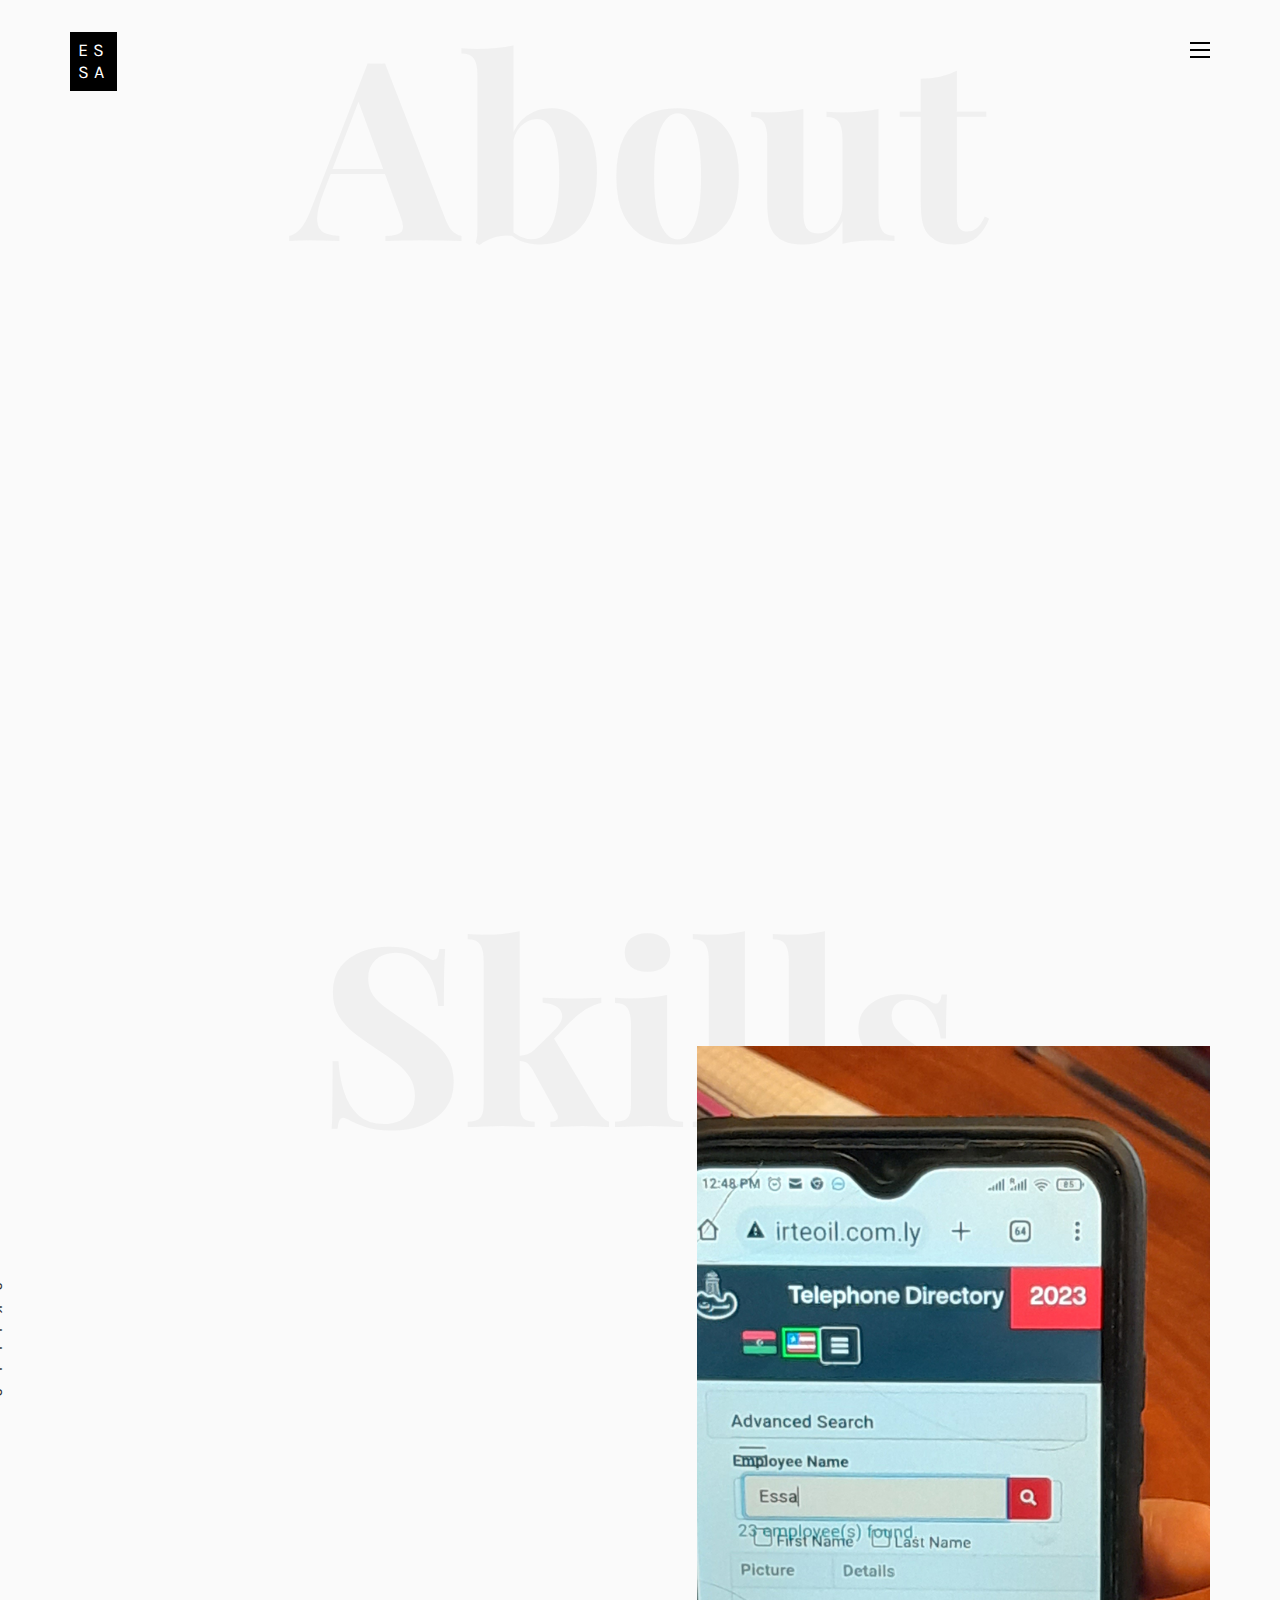
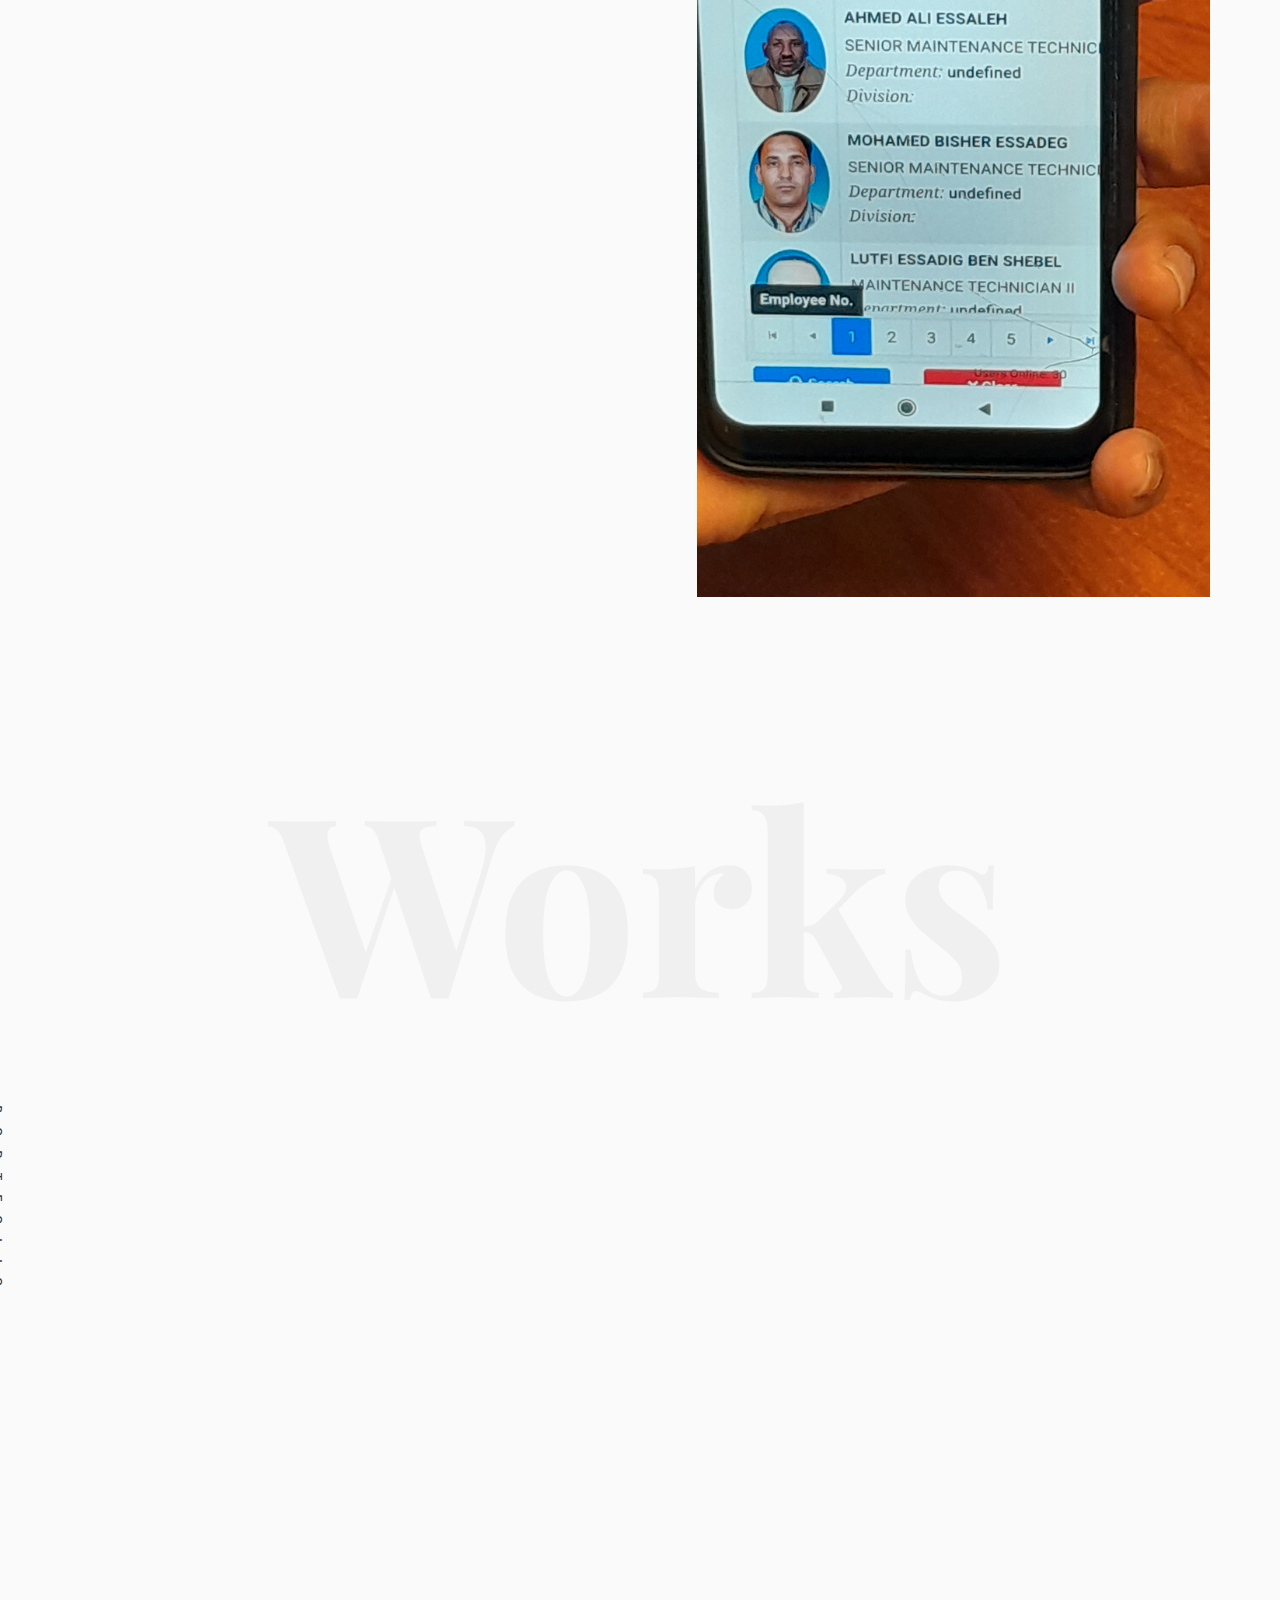
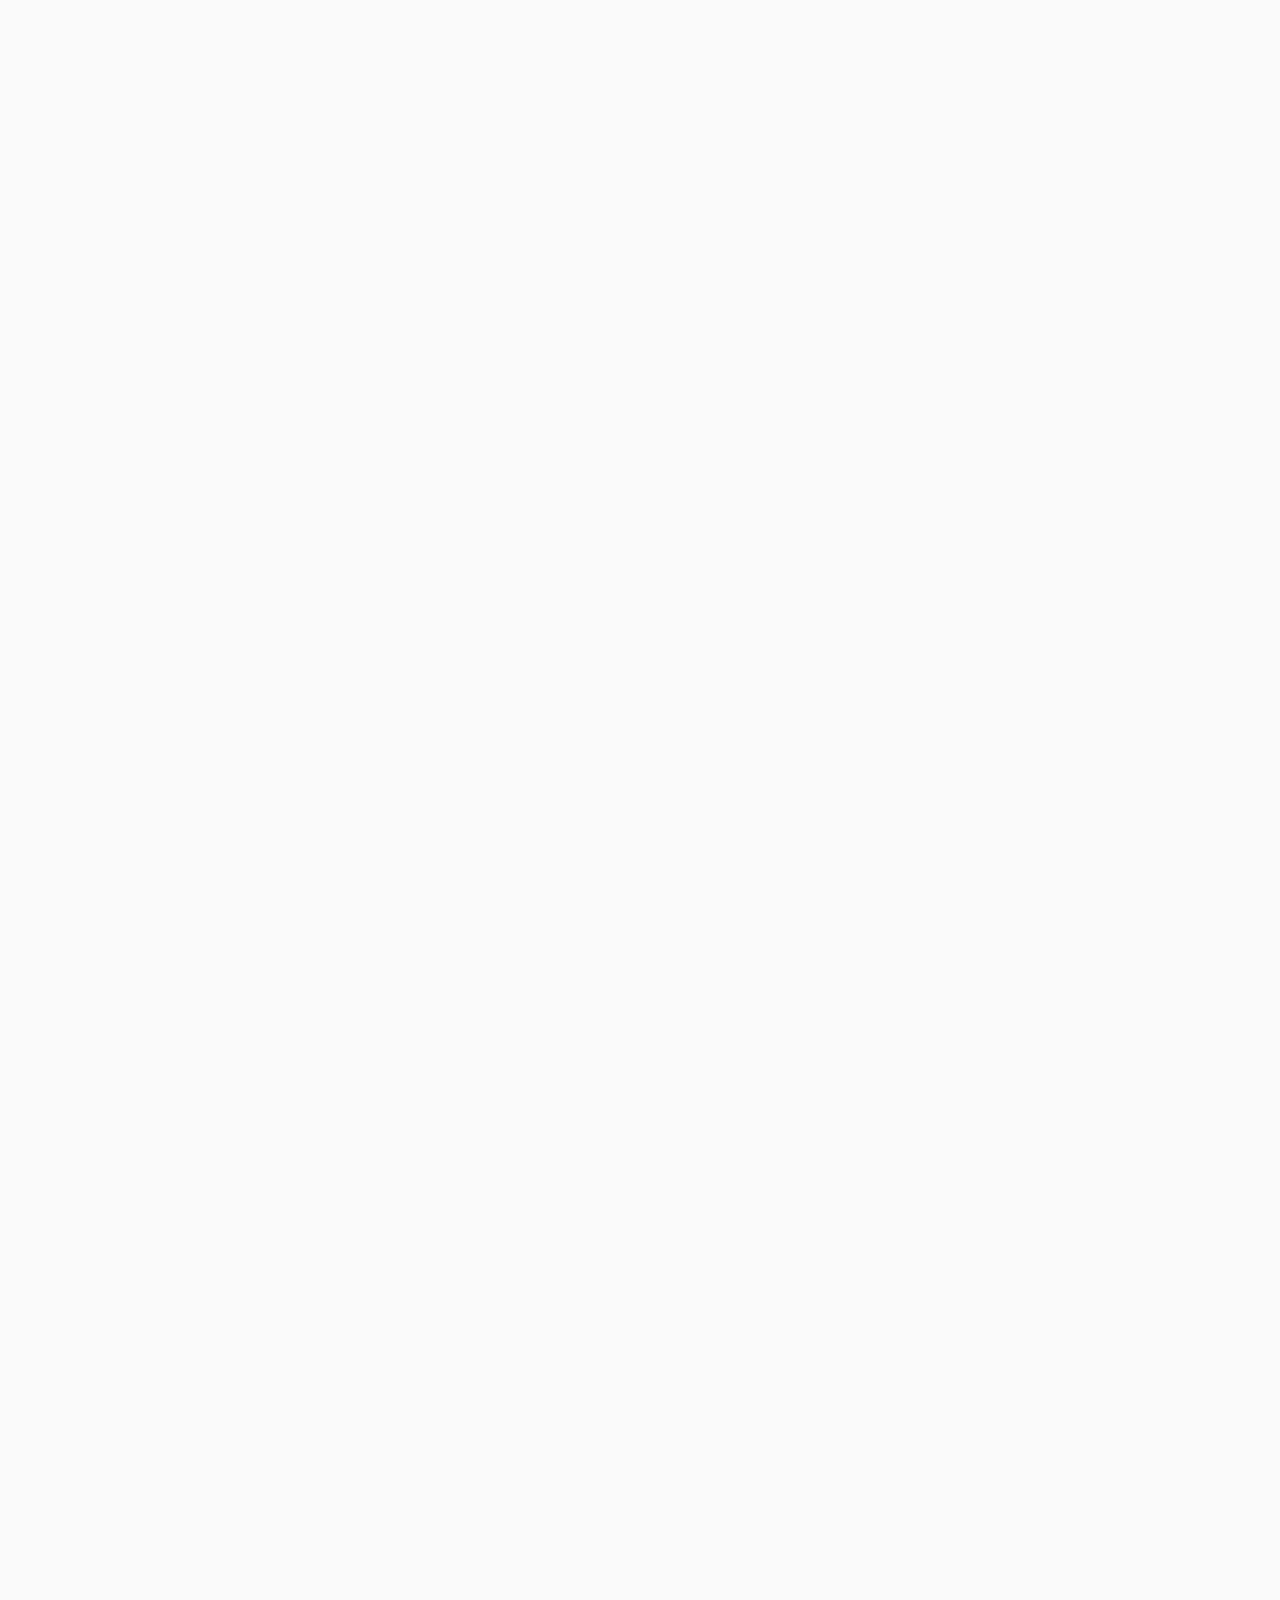
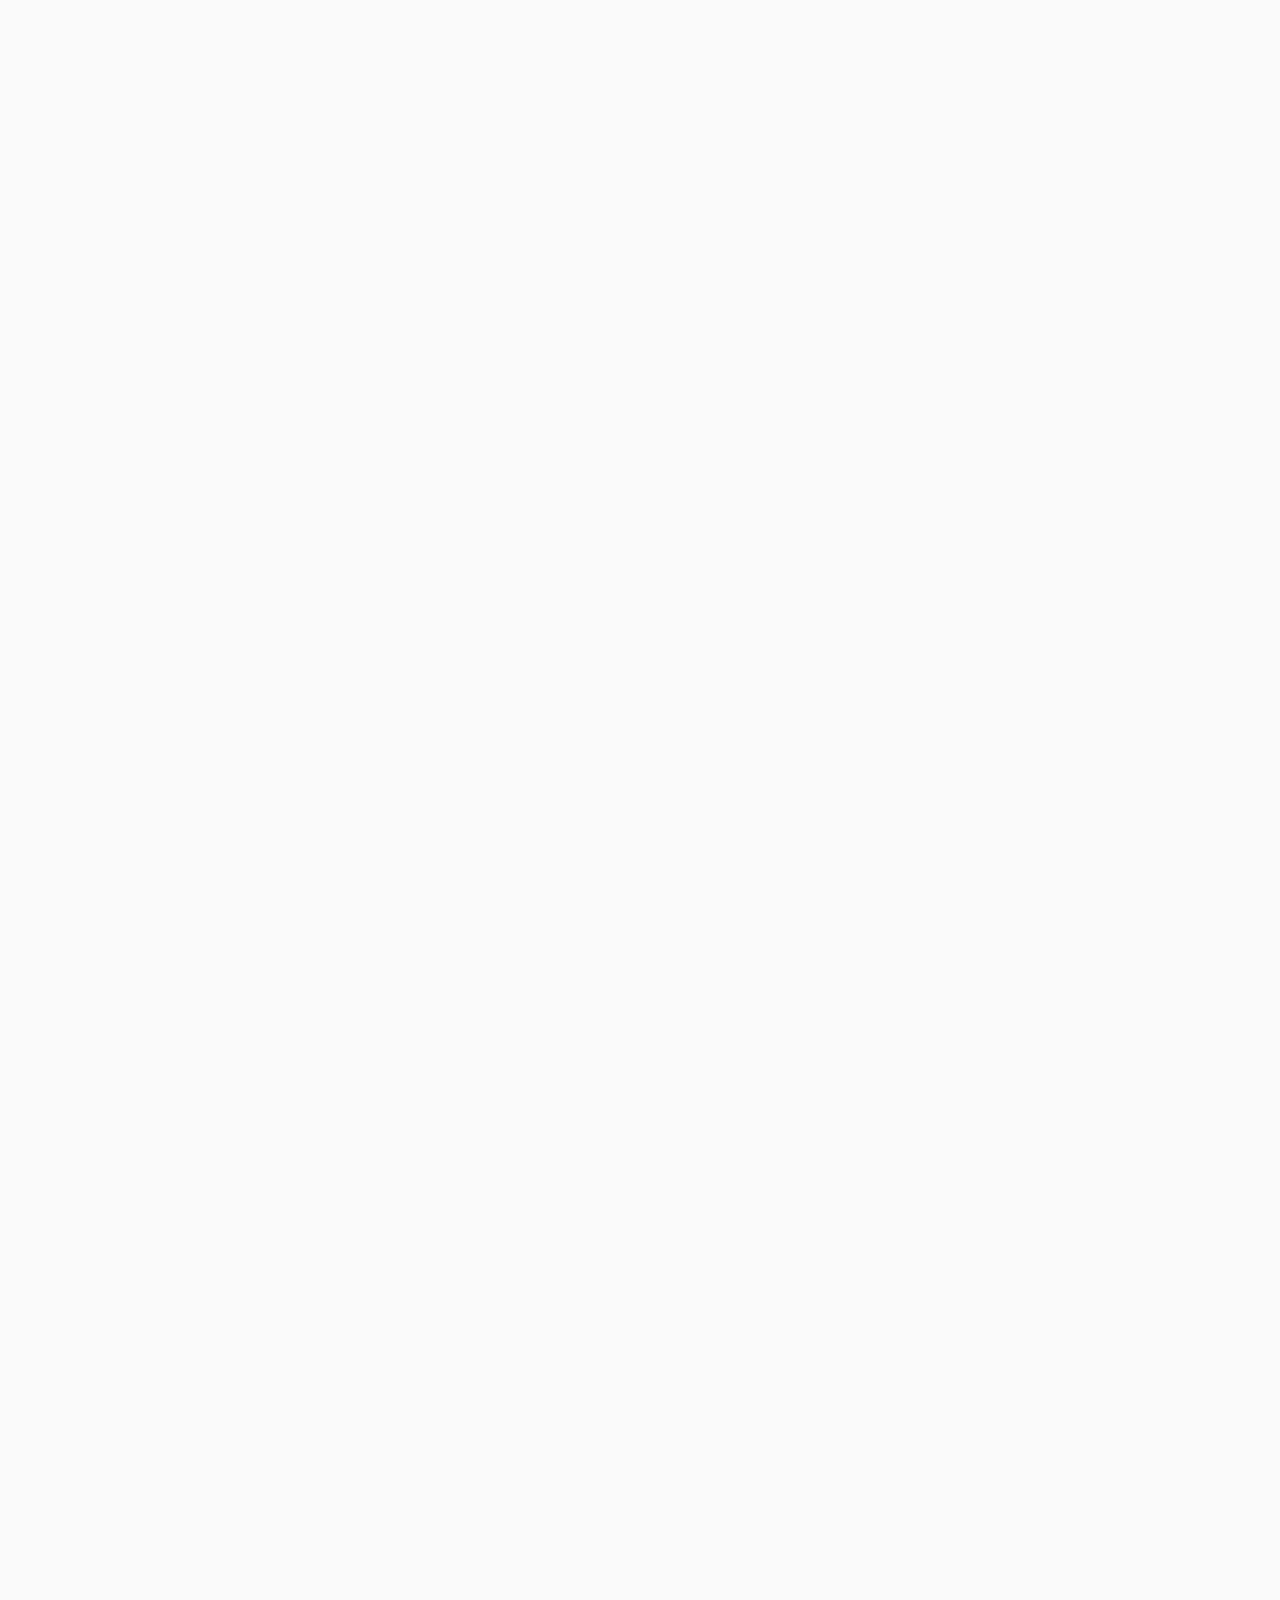
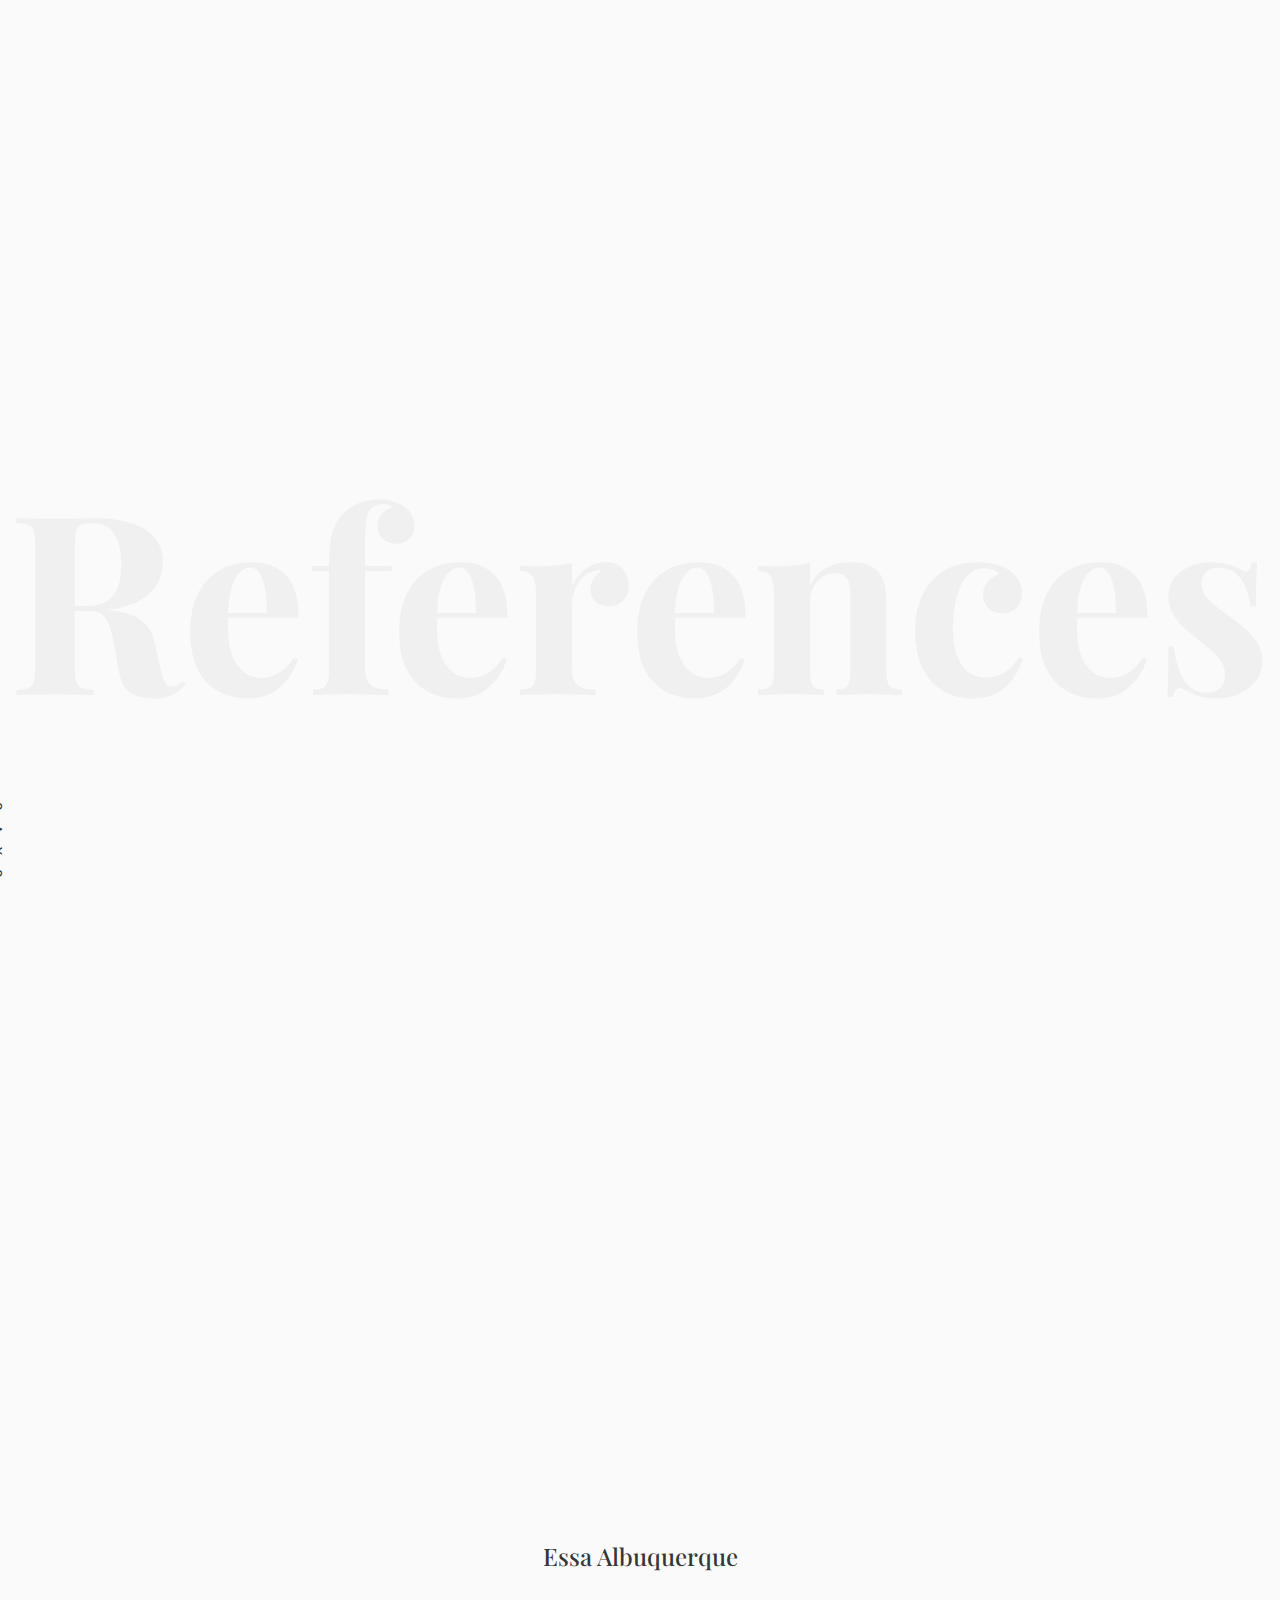
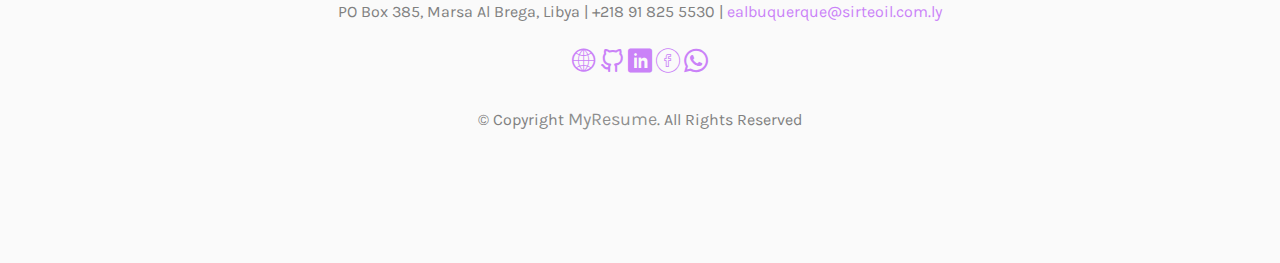
==== commit 1dfa2619: "change im a designer to im a front end developer" ====
--- a/index.html
+++ b/index.html
@@ -135,7 +135,7 @@
                                     <h2><span>Essa</span><span>Albuquerque</span></h2>
                                 </div>
                                 <div class="item">
-                                    <h2><span>I'm</span><span>A Designer</span></h2>
+                                    <h2><span>I'm</span><span>A Frontend Developer</span></h2>
                                 </div>
                             </div>
                             <div class="desc">
--- a/css/icomoon.css
+++ b/css/icomoon.css
@@ -0,0 +1,3836 @@
+@font-face {
+  font-family: 'icomoon';
+  src:  url('fonts/icomoon.eot?tmere9');
+  src:  url('fonts/icomoon.eot?tmere9#iefix') format('embedded-opentype'),
+    url('fonts/icomoon.ttf?tmere9') format('truetype'),
+    url('fonts/icomoon.woff?tmere9') format('woff'),
+    url('fonts/icomoon.svg?tmere9#icomoon') format('svg');
+  font-weight: normal;
+  font-style: normal;
+}
+
+[class^="icon-"], [class*=" icon-"] {
+  /* use !important to prevent issues with browser extensions that change fonts */
+  font-family: 'icomoon' !important;
+  speak: none;
+  font-style: normal;
+  font-weight: normal;
+  font-variant: normal;
+  text-transform: none;
+  line-height: 1;
+
+  /* Better Font Rendering =========== */
+  -webkit-font-smoothing: antialiased;
+  -moz-osx-font-smoothing: grayscale;
+}
+
+.icon-activity:before {
+  content: "\e900";
+}
+.icon-airplay:before {
+  content: "\e901";
+}
+.icon-alert-circle:before {
+  content: "\e902";
+}
+.icon-alert-octagon:before {
+  content: "\e903";
+}
+.icon-alert-triangle:before {
+  content: "\e904";
+}
+.icon-align-center:before {
+  content: "\e905";
+}
+.icon-align-justify:before {
+  content: "\e906";
+}
+.icon-align-left:before {
+  content: "\e907";
+}
+.icon-align-right:before {
+  content: "\e908";
+}
+.icon-anchor:before {
+  content: "\e909";
+}
+.icon-aperture:before {
+  content: "\e90a";
+}
+.icon-arrow-down3:before {
+  content: "\e90b";
+}
+.icon-arrow-down-circle:before {
+  content: "\e90c";
+}
+.icon-arrow-down-left3:before {
+  content: "\e90d";
+}
+.icon-arrow-down-right3:before {
+  content: "\e90e";
+}
+.icon-arrow-left3:before {
+  content: "\e90f";
+}
+.icon-arrow-left-circle:before {
+  content: "\e910";
+}
+.icon-arrow-right3:before {
+  content: "\e911";
+}
+.icon-arrow-right-circle:before {
+  content: "\e912";
+}
+.icon-arrow-up3:before {
+  content: "\e913";
+}
+.icon-arrow-up-circle:before {
+  content: "\e914";
+}
+.icon-arrow-up-left3:before {
+  content: "\e915";
+}
+.icon-arrow-up-right3:before {
+  content: "\e916";
+}
+.icon-at-sign:before {
+  content: "\e917";
+}
+.icon-award:before {
+  content: "\e918";
+}
+.icon-bar-chart:before {
+  content: "\e919";
+}
+.icon-bar-chart-2:before {
+  content: "\e91a";
+}
+.icon-battery:before {
+  content: "\e91b";
+}
+.icon-battery-charging:before {
+  content: "\e91c";
+}
+.icon-bell2:before {
+  content: "\e91d";
+}
+.icon-bell-off:before {
+  content: "\e91e";
+}
+.icon-bluetooth:before {
+  content: "\e91f";
+}
+.icon-bold2:before {
+  content: "\e920";
+}
+.icon-book2:before {
+  content: "\e921";
+}
+.icon-book-open:before {
+  content: "\e922";
+}
+.icon-bookmark2:before {
+  content: "\e923";
+}
+.icon-box:before {
+  content: "\e924";
+}
+.icon-briefcase2:before {
+  content: "\e925";
+}
+.icon-calendar2:before {
+  content: "\e926";
+}
+.icon-camera2:before {
+  content: "\e927";
+}
+.icon-camera-off:before {
+  content: "\e928";
+}
+.icon-cast:before {
+  content: "\e929";
+}
+.icon-check:before {
+  content: "\e92a";
+}
+.icon-check-circle:before {
+  content: "\e92b";
+}
+.icon-check-square:before {
+  content: "\e92c";
+}
+.icon-chevron-down:before {
+  content: "\e92d";
+}
+.icon-chevron-left:before {
+  content: "\e92e";
+}
+.icon-chevron-right:before {
+  content: "\e92f";
+}
+.icon-chevron-up:before {
+  content: "\e930";
+}
+.icon-chevrons-down:before {
+  content: "\e931";
+}
+.icon-chevrons-left:before {
+  content: "\e932";
+}
+.icon-chevrons-right:before {
+  content: "\e933";
+}
+.icon-chevrons-up:before {
+  content: "\e934";
+}
+.icon-chrome2:before {
+  content: "\e935";
+}
+.icon-circle:before {
+  content: "\e936";
+}
+.icon-clipboard2:before {
+  content: "\e937";
+}
+.icon-clock3:before {
+  content: "\e938";
+}
+.icon-cloud2:before {
+  content: "\e939";
+}
+.icon-cloud-drizzle:before {
+  content: "\e93a";
+}
+.icon-cloud-lightning:before {
+  content: "\e93b";
+}
+.icon-cloud-off:before {
+  content: "\e93c";
+}
+.icon-cloud-rain:before {
+  content: "\e93d";
+}
+.icon-cloud-snow:before {
+  content: "\e93e";
+}
+.icon-code:before {
+  content: "\e93f";
+}
+.icon-codepen2:before {
+  content: "\e940";
+}
+.icon-command2:before {
+  content: "\e941";
+}
+.icon-compass3:before {
+  content: "\e942";
+}
+.icon-copy2:before {
+  content: "\e943";
+}
+.icon-corner-down-left:before {
+  content: "\e944";
+}
+.icon-corner-down-right:before {
+  content: "\e945";
+}
+.icon-corner-left-down:before {
+  content: "\e946";
+}
+.icon-corner-left-up:before {
+  content: "\e947";
+}
+.icon-corner-right-down:before {
+  content: "\e948";
+}
+.icon-corner-right-up:before {
+  content: "\e949";
+}
+.icon-corner-up-left:before {
+  content: "\e94a";
+}
+.icon-corner-up-right:before {
+  content: "\e94b";
+}
+.icon-cpu:before {
+  content: "\e94c";
+}
+.icon-credit-card2:before {
+  content: "\e94d";
+}
+.icon-crop2:before {
+  content: "\e94e";
+}
+.icon-crosshair:before {
+  content: "\e94f";
+}
+.icon-database2:before {
+  content: "\e950";
+}
+.icon-delete:before {
+  content: "\e951";
+}
+.icon-disc:before {
+  content: "\e952";
+}
+.icon-dollar-sign:before {
+  content: "\e953";
+}
+.icon-download4:before {
+  content: "\e954";
+}
+.icon-download-cloud:before {
+  content: "\e955";
+}
+.icon-droplet2:before {
+  content: "\e956";
+}
+.icon-edit:before {
+  content: "\e957";
+}
+.icon-edit-2:before {
+  content: "\e958";
+}
+.icon-edit-3:before {
+  content: "\e959";
+}
+.icon-external-link:before {
+  content: "\e95a";
+}
+.icon-eye2:before {
+  content: "\e95b";
+}
+.icon-eye-off:before {
+  content: "\e95c";
+}
+.icon-facebook3:before {
+  content: "\e95d";
+}
+.icon-fast-forward:before {
+  content: "\e95e";
+}
+.icon-feather:before {
+  content: "\e95f";
+}
+.icon-file:before {
+  content: "\e960";
+}
+.icon-file-minus:before {
+  content: "\e961";
+}
+.icon-file-plus:before {
+  content: "\e962";
+}
+.icon-file-text3:before {
+  content: "\e963";
+}
+.icon-film2:before {
+  content: "\e964";
+}
+.icon-filter2:before {
+  content: "\e965";
+}
+.icon-flag2:before {
+  content: "\e966";
+}
+.icon-folder2:before {
+  content: "\e967";
+}
+.icon-folder-minus2:before {
+  content: "\e968";
+}
+.icon-folder-plus2:before {
+  content: "\e969";
+}
+.icon-git-branch:before {
+  content: "\e96a";
+}
+.icon-git-commit:before {
+  content: "\e96b";
+}
+.icon-git-merge:before {
+  content: "\e96c";
+}
+.icon-git-pull-request:before {
+  content: "\e96d";
+}
+.icon-github2:before {
+  content: "\e96e";
+}
+.icon-gitlab:before {
+  content: "\e96f";
+}
+.icon-globe:before {
+  content: "\e970";
+}
+.icon-grid:before {
+  content: "\e971";
+}
+.icon-hard-drive:before {
+  content: "\e972";
+}
+.icon-hash:before {
+  content: "\e973";
+}
+.icon-headphones2:before {
+  content: "\e974";
+}
+.icon-heart2:before {
+  content: "\e975";
+}
+.icon-help-circle:before {
+  content: "\e976";
+}
+.icon-home4:before {
+  content: "\e977";
+}
+.icon-image2:before {
+  content: "\e978";
+}
+.icon-inbox:before {
+  content: "\e979";
+}
+.icon-info2:before {
+  content: "\e97a";
+}
+.icon-instagram2:before {
+  content: "\e97b";
+}
+.icon-italic2:before {
+  content: "\e97c";
+}
+.icon-layers:before {
+  content: "\e97d";
+}
+.icon-layout:before {
+  content: "\e97e";
+}
+.icon-life-buoy:before {
+  content: "\e97f";
+}
+.icon-link2:before {
+  content: "\e980";
+}
+.icon-link-2:before {
+  content: "\e981";
+}
+.icon-linkedin3:before {
+  content: "\e982";
+}
+.icon-list3:before {
+  content: "\e983";
+}
+.icon-loader:before {
+  content: "\e984";
+}
+.icon-lock2:before {
+  content: "\e985";
+}
+.icon-log-in:before {
+  content: "\e986";
+}
+.icon-log-out:before {
+  content: "\e987";
+}
+.icon-mail5:before {
+  content: "\e988";
+}
+.icon-map3:before {
+  content: "\e989";
+}
+.icon-map-pin:before {
+  content: "\e98a";
+}
+.icon-maximize:before {
+  content: "\e98b";
+}
+.icon-maximize-2:before {
+  content: "\e98c";
+}
+.icon-menu5:before {
+  content: "\e98d";
+}
+.icon-message-circle:before {
+  content: "\e98e";
+}
+.icon-message-square:before {
+  content: "\e98f";
+}
+.icon-mic2:before {
+  content: "\e990";
+}
+.icon-mic-off:before {
+  content: "\e991";
+}
+.icon-minimize:before {
+  content: "\e992";
+}
+.icon-minimize-2:before {
+  content: "\e993";
+}
+.icon-minus2:before {
+  content: "\e994";
+}
+.icon-minus-circle:before {
+  content: "\e995";
+}
+.icon-minus-square:before {
+  content: "\e996";
+}
+.icon-monitor:before {
+  content: "\e997";
+}
+.icon-moon:before {
+  content: "\e998";
+}
+.icon-more-horizontal:before {
+  content: "\e999";
+}
+.icon-more-vertical:before {
+  content: "\e99a";
+}
+.icon-move:before {
+  content: "\e99b";
+}
+.icon-music2:before {
+  content: "\e99c";
+}
+.icon-navigation:before {
+  content: "\e99d";
+}
+.icon-navigation-2:before {
+  content: "\e99e";
+}
+.icon-octagon:before {
+  content: "\e99f";
+}
+.icon-package:before {
+  content: "\e9a0";
+}
+.icon-paperclip:before {
+  content: "\e9a1";
+}
+.icon-pause3:before {
+  content: "\e9a2";
+}
+.icon-pause-circle:before {
+  content: "\e9a3";
+}
+.icon-percent:before {
+  content: "\e9a4";
+}
+.icon-phone2:before {
+  content: "\e9a5";
+}
+.icon-phone-call:before {
+  content: "\e9a6";
+}
+.icon-phone-forwarded:before {
+  content: "\e9a7";
+}
+.icon-phone-incoming:before {
+  content: "\e9a8";
+}
+.icon-phone-missed:before {
+  content: "\e9a9";
+}
+.icon-phone-off:before {
+  content: "\e9aa";
+}
+.icon-phone-outgoing:before {
+  content: "\e9ab";
+}
+.icon-pie-chart2:before {
+  content: "\e9ac";
+}
+.icon-play4:before {
+  content: "\e9ad";
+}
+.icon-play-circle:before {
+  content: "\e9ae";
+}
+.icon-plus2:before {
+  content: "\e9af";
+}
+.icon-plus-circle:before {
+  content: "\e9b0";
+}
+.icon-plus-square:before {
+  content: "\e9b1";
+}
+.icon-pocket:before {
+  content: "\e9b2";
+}
+.icon-power2:before {
+  content: "\e9b3";
+}
+.icon-printer2:before {
+  content: "\e9b4";
+}
+.icon-radio:before {
+  content: "\e9b5";
+}
+.icon-refresh-ccw:before {
+  content: "\e9b6";
+}
+.icon-refresh-cw:before {
+  content: "\e9b7";
+}
+.icon-repeat:before {
+  content: "\e9b8";
+}
+.icon-rewind:before {
+  content: "\e9b9";
+}
+.icon-rotate-ccw:before {
+  content: "\e9ba";
+}
+.icon-rotate-cw:before {
+  content: "\e9bb";
+}
+.icon-rss3:before {
+  content: "\e9bc";
+}
+.icon-save:before {
+  content: "\e9bd";
+}
+.icon-scissors2:before {
+  content: "\e9be";
+}
+.icon-search2:before {
+  content: "\e9bf";
+}
+.icon-send:before {
+  content: "\e9c0";
+}
+.icon-server:before {
+  content: "\e9c1";
+}
+.icon-settings:before {
+  content: "\e9c2";
+}
+.icon-share3:before {
+  content: "\e9c3";
+}
+.icon-share-2:before {
+  content: "\e9c4";
+}
+.icon-shield2:before {
+  content: "\e9c5";
+}
+.icon-shield-off:before {
+  content: "\e9c6";
+}
+.icon-shopping-bag:before {
+  content: "\e9c7";
+}
+.icon-shopping-cart:before {
+  content: "\e9c8";
+}
+.icon-shuffle2:before {
+  content: "\e9c9";
+}
+.icon-sidebar:before {
+  content: "\e9ca";
+}
+.icon-skip-back:before {
+  content: "\e9cb";
+}
+.icon-skip-forward:before {
+  content: "\e9cc";
+}
+.icon-slack:before {
+  content: "\e9cd";
+}
+.icon-slash:before {
+  content: "\e9ce";
+}
+.icon-sliders:before {
+  content: "\e9cf";
+}
+.icon-smartphone:before {
+  content: "\e9d0";
+}
+.icon-speaker:before {
+  content: "\e9d1";
+}
+.icon-square:before {
+  content: "\e9d2";
+}
+.icon-star:before {
+  content: "\e9d3";
+}
+.icon-stop-circle:before {
+  content: "\e9d4";
+}
+.icon-sun2:before {
+  content: "\e9d5";
+}
+.icon-sunrise:before {
+  content: "\e9d6";
+}
+.icon-sunset:before {
+  content: "\e9d7";
+}
+.icon-tablet2:before {
+  content: "\e9d8";
+}
+.icon-tag:before {
+  content: "\e9d9";
+}
+.icon-target2:before {
+  content: "\e9da";
+}
+.icon-terminal2:before {
+  content: "\e9db";
+}
+.icon-thermometer:before {
+  content: "\e9dc";
+}
+.icon-thumbs-down:before {
+  content: "\e9dd";
+}
+.icon-thumbs-up:before {
+  content: "\e9de";
+}
+.icon-toggle-left:before {
+  content: "\e9df";
+}
+.icon-toggle-right:before {
+  content: "\e9e0";
+}
+.icon-trash:before {
+  content: "\e9e1";
+}
+.icon-trash-2:before {
+  content: "\e9e2";
+}
+.icon-trending-down:before {
+  content: "\e9e3";
+}
+.icon-trending-up:before {
+  content: "\e9e4";
+}
+.icon-triangle:before {
+  content: "\e9e5";
+}
+.icon-truck2:before {
+  content: "\e9e6";
+}
+.icon-tv2:before {
+  content: "\e9e7";
+}
+.icon-twitter2:before {
+  content: "\e9e8";
+}
+.icon-type:before {
+  content: "\e9e9";
+}
+.icon-umbrella:before {
+  content: "\e9ea";
+}
+.icon-underline2:before {
+  content: "\e9eb";
+}
+.icon-unlock:before {
+  content: "\e9ec";
+}
+.icon-upload4:before {
+  content: "\e9ed";
+}
+.icon-upload-cloud:before {
+  content: "\e9ee";
+}
+.icon-user2:before {
+  content: "\e9ef";
+}
+.icon-user-check2:before {
+  content: "\e9f0";
+}
+.icon-user-minus2:before {
+  content: "\e9f1";
+}
+.icon-user-plus2:before {
+  content: "\e9f2";
+}
+.icon-user-x:before {
+  content: "\e9f3";
+}
+.icon-users2:before {
+  content: "\e9f4";
+}
+.icon-video:before {
+  content: "\e9f5";
+}
+.icon-video-off:before {
+  content: "\e9f6";
+}
+.icon-voicemail:before {
+  content: "\e9f7";
+}
+.icon-volume:before {
+  content: "\e9f8";
+}
+.icon-volume-1:before {
+  content: "\e9f9";
+}
+.icon-volume-2:before {
+  content: "\e9fa";
+}
+.icon-volume-x:before {
+  content: "\e9fb";
+}
+.icon-watch:before {
+  content: "\e9fc";
+}
+.icon-wifi:before {
+  content: "\e9fd";
+}
+.icon-wifi-off:before {
+  content: "\e9fe";
+}
+.icon-wind:before {
+  content: "\e9ff";
+}
+.icon-x:before {
+  content: "\ea00";
+}
+.icon-x-circle:before {
+  content: "\ea01";
+}
+.icon-x-square:before {
+  content: "\ea02";
+}
+.icon-zap:before {
+  content: "\ea03";
+}
+.icon-zap-off:before {
+  content: "\ea04";
+}
+.icon-zoom-in2:before {
+  content: "\ea05";
+}
+.icon-zoom-out2:before {
+  content: "\ea06";
+}
+.icon-times:before {
+  content: "\ea07";
+}
+.icon-tick:before {
+  content: "\ea08";
+}
+.icon-plus3:before {
+  content: "\ea09";
+}
+.icon-minus3:before {
+  content: "\ea0a";
+}
+.icon-equals:before {
+  content: "\ea0b";
+}
+.icon-divide:before {
+  content: "\ea0c";
+}
+.icon-chevron-right2:before {
+  content: "\ea0d";
+}
+.icon-chevron-left2:before {
+  content: "\ea0e";
+}
+.icon-arrow-right-thick:before {
+  content: "\ea0f";
+}
+.icon-arrow-left-thick:before {
+  content: "\ea10";
+}
+.icon-th-small:before {
+  content: "\ea11";
+}
+.icon-th-menu:before {
+  content: "\ea12";
+}
+.icon-th-list:before {
+  content: "\ea13";
+}
+.icon-th-large:before {
+  content: "\ea14";
+}
+.icon-home5:before {
+  content: "\ea15";
+}
+.icon-arrow-forward:before {
+  content: "\ea16";
+}
+.icon-arrow-back:before {
+  content: "\ea17";
+}
+.icon-rss4:before {
+  content: "\ea18";
+}
+.icon-location3:before {
+  content: "\ea19";
+}
+.icon-link3:before {
+  content: "\ea1a";
+}
+.icon-image3:before {
+  content: "\ea1b";
+}
+.icon-arrow-up-thick:before {
+  content: "\ea1c";
+}
+.icon-arrow-down-thick:before {
+  content: "\ea1d";
+}
+.icon-starburst:before {
+  content: "\ea1e";
+}
+.icon-starburst-outline:before {
+  content: "\ea1f";
+}
+.icon-star2:before {
+  content: "\ea20";
+}
+.icon-flow-children:before {
+  content: "\ea21";
+}
+.icon-export:before {
+  content: "\ea22";
+}
+.icon-delete2:before {
+  content: "\ea23";
+}
+.icon-delete-outline:before {
+  content: "\ea24";
+}
+.icon-cloud-storage:before {
+  content: "\ea25";
+}
+.icon-wi-fi:before {
+  content: "\ea26";
+}
+.icon-heart3:before {
+  content: "\ea27";
+}
+.icon-flash:before {
+  content: "\ea28";
+}
+.icon-cancel:before {
+  content: "\ea29";
+}
+.icon-backspace:before {
+  content: "\ea2a";
+}
+.icon-attachment2:before {
+  content: "\ea2b";
+}
+.icon-arrow-move:before {
+  content: "\ea2c";
+}
+.icon-warning2:before {
+  content: "\ea2d";
+}
+.icon-user3:before {
+  content: "\ea2e";
+}
+.icon-radar:before {
+  content: "\ea2f";
+}
+.icon-lock-open:before {
+  content: "\ea30";
+}
+.icon-lock-closed:before {
+  content: "\ea31";
+}
+.icon-location-arrow:before {
+  content: "\ea32";
+}
+.icon-info3:before {
+  content: "\ea33";
+}
+.icon-user-delete:before {
+  content: "\ea34";
+}
+.icon-user-add:before {
+  content: "\ea35";
+}
+.icon-media-pause:before {
+  content: "\ea36";
+}
+.icon-group:before {
+  content: "\ea37";
+}
+.icon-chart-pie:before {
+  content: "\ea38";
+}
+.icon-chart-line:before {
+  content: "\ea39";
+}
+.icon-chart-bar:before {
+  content: "\ea3a";
+}
+.icon-chart-area:before {
+  content: "\ea3b";
+}
+.icon-video2:before {
+  content: "\ea3c";
+}
+.icon-point-of-interest:before {
+  content: "\ea3d";
+}
+.icon-infinity:before {
+  content: "\ea3e";
+}
+.icon-globe2:before {
+  content: "\ea3f";
+}
+.icon-eye3:before {
+  content: "\ea40";
+}
+.icon-cog2:before {
+  content: "\ea41";
+}
+.icon-camera3:before {
+  content: "\ea42";
+}
+.icon-upload5:before {
+  content: "\ea43";
+}
+.icon-scissors3:before {
+  content: "\ea44";
+}
+.icon-refresh:before {
+  content: "\ea45";
+}
+.icon-pin:before {
+  content: "\ea46";
+}
+.icon-key3:before {
+  content: "\ea47";
+}
+.icon-info-large:before {
+  content: "\ea48";
+}
+.icon-eject2:before {
+  content: "\ea49";
+}
+.icon-download5:before {
+  content: "\ea4a";
+}
+.icon-zoom:before {
+  content: "\ea4b";
+}
+.icon-zoom-out3:before {
+  content: "\ea4c";
+}
+.icon-zoom-in3:before {
+  content: "\ea4d";
+}
+.icon-sort-numerically:before {
+  content: "\ea4e";
+}
+.icon-sort-alphabetically:before {
+  content: "\ea4f";
+}
+.icon-input-checked:before {
+  content: "\ea50";
+}
+.icon-calender:before {
+  content: "\ea51";
+}
+.icon-world:before {
+  content: "\ea52";
+}
+.icon-notes:before {
+  content: "\ea53";
+}
+.icon-code2:before {
+  content: "\ea54";
+}
+.icon-arrow-sync:before {
+  content: "\ea55";
+}
+.icon-arrow-shuffle:before {
+  content: "\ea56";
+}
+.icon-arrow-repeat:before {
+  content: "\ea57";
+}
+.icon-arrow-minimise:before {
+  content: "\ea58";
+}
+.icon-arrow-maximise:before {
+  content: "\ea59";
+}
+.icon-arrow-loop:before {
+  content: "\ea5a";
+}
+.icon-anchor2:before {
+  content: "\ea5b";
+}
+.icon-spanner:before {
+  content: "\ea5c";
+}
+.icon-puzzle:before {
+  content: "\ea5d";
+}
+.icon-power3:before {
+  content: "\ea5e";
+}
+.icon-plane:before {
+  content: "\ea5f";
+}
+.icon-pi:before {
+  content: "\ea60";
+}
+.icon-phone3:before {
+  content: "\ea61";
+}
+.icon-microphone:before {
+  content: "\ea62";
+}
+.icon-media-rewind:before {
+  content: "\ea63";
+}
+.icon-flag3:before {
+  content: "\ea64";
+}
+.icon-adjust-brightness:before {
+  content: "\ea65";
+}
+.icon-waves:before {
+  content: "\ea66";
+}
+.icon-social-twitter:before {
+  content: "\ea67";
+}
+.icon-social-facebook:before {
+  content: "\ea68";
+}
+.icon-social-dribbble:before {
+  content: "\ea69";
+}
+.icon-media-stop:before {
+  content: "\ea6a";
+}
+.icon-media-record:before {
+  content: "\ea6b";
+}
+.icon-media-play:before {
+  content: "\ea6c";
+}
+.icon-media-fast-forward:before {
+  content: "\ea6d";
+}
+.icon-media-eject:before {
+  content: "\ea6e";
+}
+.icon-social-vimeo:before {
+  content: "\ea6f";
+}
+.icon-social-tumbler:before {
+  content: "\ea70";
+}
+.icon-social-skype:before {
+  content: "\ea71";
+}
+.icon-social-pinterest:before {
+  content: "\ea72";
+}
+.icon-social-linkedin:before {
+  content: "\ea73";
+}
+.icon-social-last-fm:before {
+  content: "\ea74";
+}
+.icon-social-github:before {
+  content: "\ea75";
+}
+.icon-social-flickr:before {
+  content: "\ea76";
+}
+.icon-at:before {
+  content: "\ea77";
+}
+.icon-times-outline:before {
+  content: "\ea78";
+}
+.icon-plus-outline:before {
+  content: "\ea79";
+}
+.icon-minus-outline:before {
+  content: "\ea7a";
+}
+.icon-tick-outline:before {
+  content: "\ea7b";
+}
+.icon-th-large-outline:before {
+  content: "\ea7c";
+}
+.icon-equals-outline:before {
+  content: "\ea7d";
+}
+.icon-divide-outline:before {
+  content: "\ea7e";
+}
+.icon-chevron-right-outline:before {
+  content: "\ea7f";
+}
+.icon-chevron-left-outline:before {
+  content: "\ea80";
+}
+.icon-arrow-right-outline:before {
+  content: "\ea81";
+}
+.icon-arrow-left-outline:before {
+  content: "\ea82";
+}
+.icon-th-small-outline:before {
+  content: "\ea83";
+}
+.icon-th-menu-outline:before {
+  content: "\ea84";
+}
+.icon-th-list-outline:before {
+  content: "\ea85";
+}
+.icon-news:before {
+  content: "\ea86";
+}
+.icon-home-outline:before {
+  content: "\ea87";
+}
+.icon-arrow-up-outline:before {
+  content: "\ea88";
+}
+.icon-arrow-forward-outline:before {
+  content: "\ea89";
+}
+.icon-arrow-down-outline:before {
+  content: "\ea8a";
+}
+.icon-arrow-back-outline:before {
+  content: "\ea8b";
+}
+.icon-trash2:before {
+  content: "\ea8c";
+}
+.icon-rss-outline:before {
+  content: "\ea8d";
+}
+.icon-message:before {
+  content: "\ea8e";
+}
+.icon-location-outline:before {
+  content: "\ea8f";
+}
+.icon-link-outline:before {
+  content: "\ea90";
+}
+.icon-image-outline:before {
+  content: "\ea91";
+}
+.icon-export-outline:before {
+  content: "\ea92";
+}
+.icon-cross2:before {
+  content: "\ea93";
+}
+.icon-wi-fi-outline:before {
+  content: "\ea94";
+}
+.icon-star-outline:before {
+  content: "\ea95";
+}
+.icon-media-pause-outline:before {
+  content: "\ea96";
+}
+.icon-mail6:before {
+  content: "\ea97";
+}
+.icon-heart-outline:before {
+  content: "\ea98";
+}
+.icon-flash-outline:before {
+  content: "\ea99";
+}
+.icon-cancel-outline:before {
+  content: "\ea9a";
+}
+.icon-beaker:before {
+  content: "\ea9b";
+}
+.icon-arrow-move-outline:before {
+  content: "\ea9c";
+}
+.icon-watch2:before {
+  content: "\ea9d";
+}
+.icon-warning-outline:before {
+  content: "\ea9e";
+}
+.icon-time:before {
+  content: "\ea9f";
+}
+.icon-radar-outline:before {
+  content: "\eaa0";
+}
+.icon-lock-open-outline:before {
+  content: "\eaa1";
+}
+.icon-location-arrow-outline:before {
+  content: "\eaa2";
+}
+.icon-info-outline:before {
+  content: "\eaa3";
+}
+.icon-backspace-outline:before {
+  content: "\eaa4";
+}
+.icon-attachment-outline:before {
+  content: "\eaa5";
+}
+.icon-user-outline:before {
+  content: "\eaa6";
+}
+.icon-user-delete-outline:before {
+  content: "\eaa7";
+}
+.icon-user-add-outline:before {
+  content: "\eaa8";
+}
+.icon-lock-closed-outline:before {
+  content: "\eaa9";
+}
+.icon-group-outline:before {
+  content: "\eaaa";
+}
+.icon-chart-pie-outline:before {
+  content: "\eaab";
+}
+.icon-chart-line-outline:before {
+  content: "\eaac";
+}
+.icon-chart-bar-outline:before {
+  content: "\eaad";
+}
+.icon-chart-area-outline:before {
+  content: "\eaae";
+}
+.icon-video-outline:before {
+  content: "\eaaf";
+}
+.icon-point-of-interest-outline:before {
+  content: "\eab0";
+}
+.icon-map4:before {
+  content: "\eab1";
+}
+.icon-key-outline:before {
+  content: "\eab2";
+}
+.icon-infinity-outline:before {
+  content: "\eab3";
+}
+.icon-globe-outline:before {
+  content: "\eab4";
+}
+.icon-eye-outline:before {
+  content: "\eab5";
+}
+.icon-cog-outline:before {
+  content: "\eab6";
+}
+.icon-camera-outline:before {
+  content: "\eab7";
+}
+.icon-upload-outline:before {
+  content: "\eab8";
+}
+.icon-support:before {
+  content: "\eab9";
+}
+.icon-scissors-outline:before {
+  content: "\eaba";
+}
+.icon-refresh-outline:before {
+  content: "\eabb";
+}
+.icon-info-large-outline:before {
+  content: "\eabc";
+}
+.icon-eject-outline:before {
+  content: "\eabd";
+}
+.icon-download-outline:before {
+  content: "\eabe";
+}
+.icon-battery-mid:before {
+  content: "\eabf";
+}
+.icon-battery-low:before {
+  content: "\eac0";
+}
+.icon-battery-high:before {
+  content: "\eac1";
+}
+.icon-zoom-outline:before {
+  content: "\eac2";
+}
+.icon-zoom-out-outline:before {
+  content: "\eac3";
+}
+.icon-zoom-in-outline:before {
+  content: "\eac4";
+}
+.icon-tag2:before {
+  content: "\eac5";
+}
+.icon-tabs-outline:before {
+  content: "\eac6";
+}
+.icon-pin-outline:before {
+  content: "\eac7";
+}
+.icon-message-typing:before {
+  content: "\eac8";
+}
+.icon-directions:before {
+  content: "\eac9";
+}
+.icon-battery-full:before {
+  content: "\eaca";
+}
+.icon-battery-charge:before {
+  content: "\eacb";
+}
+.icon-pipette:before {
+  content: "\eacc";
+}
+.icon-pencil3:before {
+  content: "\eacd";
+}
+.icon-folder3:before {
+  content: "\eace";
+}
+.icon-folder-delete:before {
+  content: "\eacf";
+}
+.icon-folder-add:before {
+  content: "\ead0";
+}
+.icon-edit2:before {
+  content: "\ead1";
+}
+.icon-document:before {
+  content: "\ead2";
+}
+.icon-document-delete:before {
+  content: "\ead3";
+}
+.icon-document-add:before {
+  content: "\ead4";
+}
+.icon-brush:before {
+  content: "\ead5";
+}
+.icon-thumbs-up2:before {
+  content: "\ead6";
+}
+.icon-thumbs-down2:before {
+  content: "\ead7";
+}
+.icon-pen2:before {
+  content: "\ead8";
+}
+.icon-sort-numerically-outline:before {
+  content: "\ead9";
+}
+.icon-sort-alphabetically-outline:before {
+  content: "\eada";
+}
+.icon-social-last-fm-circular:before {
+  content: "\eadb";
+}
+.icon-social-github-circular:before {
+  content: "\eadc";
+}
+.icon-compass4:before {
+  content: "\eadd";
+}
+.icon-bookmark3:before {
+  content: "\eade";
+}
+.icon-input-checked-outline:before {
+  content: "\eadf";
+}
+.icon-code-outline:before {
+  content: "\eae0";
+}
+.icon-calender-outline:before {
+  content: "\eae1";
+}
+.icon-business-card:before {
+  content: "\eae2";
+}
+.icon-arrow-up4:before {
+  content: "\eae3";
+}
+.icon-arrow-sync-outline:before {
+  content: "\eae4";
+}
+.icon-arrow-right4:before {
+  content: "\eae5";
+}
+.icon-arrow-repeat-outline:before {
+  content: "\eae6";
+}
+.icon-arrow-loop-outline:before {
+  content: "\eae7";
+}
+.icon-arrow-left4:before {
+  content: "\eae8";
+}
+.icon-flow-switch:before {
+  content: "\eae9";
+}
+.icon-flow-parallel:before {
+  content: "\eaea";
+}
+.icon-flow-merge:before {
+  content: "\eaeb";
+}
+.icon-document-text:before {
+  content: "\eaec";
+}
+.icon-clipboard3:before {
+  content: "\eaed";
+}
+.icon-calculator2:before {
+  content: "\eaee";
+}
+.icon-arrow-minimise-outline:before {
+  content: "\eaef";
+}
+.icon-arrow-maximise-outline:before {
+  content: "\eaf0";
+}
+.icon-arrow-down4:before {
+  content: "\eaf1";
+}
+.icon-gift2:before {
+  content: "\eaf2";
+}
+.icon-film3:before {
+  content: "\eaf3";
+}
+.icon-database3:before {
+  content: "\eaf4";
+}
+.icon-bell3:before {
+  content: "\eaf5";
+}
+.icon-anchor-outline:before {
+  content: "\eaf6";
+}
+.icon-adjust-contrast:before {
+  content: "\eaf7";
+}
+.icon-world-outline:before {
+  content: "\eaf8";
+}
+.icon-shopping-bag2:before {
+  content: "\eaf9";
+}
+.icon-power-outline:before {
+  content: "\eafa";
+}
+.icon-notes-outline:before {
+  content: "\eafb";
+}
+.icon-device-tablet:before {
+  content: "\eafc";
+}
+.icon-device-phone:before {
+  content: "\eafd";
+}
+.icon-device-laptop:before {
+  content: "\eafe";
+}
+.icon-device-desktop:before {
+  content: "\eaff";
+}
+.icon-briefcase3:before {
+  content: "\eb00";
+}
+.icon-stopwatch2:before {
+  content: "\eb01";
+}
+.icon-spanner-outline:before {
+  content: "\eb02";
+}
+.icon-puzzle-outline:before {
+  content: "\eb03";
+}
+.icon-printer3:before {
+  content: "\eb04";
+}
+.icon-pi-outline:before {
+  content: "\eb05";
+}
+.icon-lightbulb:before {
+  content: "\eb06";
+}
+.icon-flag-outline:before {
+  content: "\eb07";
+}
+.icon-contacts:before {
+  content: "\eb08";
+}
+.icon-archive:before {
+  content: "\eb09";
+}
+.icon-weather-stormy:before {
+  content: "\eb0a";
+}
+.icon-weather-shower:before {
+  content: "\eb0b";
+}
+.icon-weather-partly-sunny:before {
+  content: "\eb0c";
+}
+.icon-weather-downpour:before {
+  content: "\eb0d";
+}
+.icon-weather-cloudy:before {
+  content: "\eb0e";
+}
+.icon-plane-outline:before {
+  content: "\eb0f";
+}
+.icon-phone-outline:before {
+  content: "\eb10";
+}
+.icon-microphone-outline:before {
+  content: "\eb11";
+}
+.icon-weather-windy:before {
+  content: "\eb12";
+}
+.icon-weather-windy-cloudy:before {
+  content: "\eb13";
+}
+.icon-weather-sunny:before {
+  content: "\eb14";
+}
+.icon-weather-snow:before {
+  content: "\eb15";
+}
+.icon-weather-night:before {
+  content: "\eb16";
+}
+.icon-media-stop-outline:before {
+  content: "\eb17";
+}
+.icon-media-rewind-outline:before {
+  content: "\eb18";
+}
+.icon-media-record-outline:before {
+  content: "\eb19";
+}
+.icon-media-play-outline:before {
+  content: "\eb1a";
+}
+.icon-media-fast-forward-outline:before {
+  content: "\eb1b";
+}
+.icon-media-eject-outline:before {
+  content: "\eb1c";
+}
+.icon-wine:before {
+  content: "\eb1d";
+}
+.icon-waves-outline:before {
+  content: "\eb1e";
+}
+.icon-ticket2:before {
+  content: "\eb1f";
+}
+.icon-tags:before {
+  content: "\eb20";
+}
+.icon-plug:before {
+  content: "\eb21";
+}
+.icon-headphones3:before {
+  content: "\eb22";
+}
+.icon-credit-card3:before {
+  content: "\eb23";
+}
+.icon-coffee:before {
+  content: "\eb24";
+}
+.icon-book3:before {
+  content: "\eb25";
+}
+.icon-beer:before {
+  content: "\eb26";
+}
+.icon-volume2:before {
+  content: "\eb27";
+}
+.icon-volume-up:before {
+  content: "\eb28";
+}
+.icon-volume-mute3:before {
+  content: "\eb29";
+}
+.icon-volume-down:before {
+  content: "\eb2a";
+}
+.icon-social-vimeo-circular:before {
+  content: "\eb2b";
+}
+.icon-social-twitter-circular:before {
+  content: "\eb2c";
+}
+.icon-social-pinterest-circular:before {
+  content: "\eb2d";
+}
+.icon-social-linkedin-circular:before {
+  content: "\eb2e";
+}
+.icon-social-facebook-circular:before {
+  content: "\eb2f";
+}
+.icon-social-dribbble-circular:before {
+  content: "\eb30";
+}
+.icon-tree2:before {
+  content: "\eb31";
+}
+.icon-thermometer2:before {
+  content: "\eb32";
+}
+.icon-social-tumbler-circular:before {
+  content: "\eb33";
+}
+.icon-social-skype-outline:before {
+  content: "\eb34";
+}
+.icon-social-flickr-circular:before {
+  content: "\eb35";
+}
+.icon-social-at-circular:before {
+  content: "\eb36";
+}
+.icon-shopping-cart2:before {
+  content: "\eb37";
+}
+.icon-messages:before {
+  content: "\eb38";
+}
+.icon-leaf2:before {
+  content: "\eb39";
+}
+.icon-feather2:before {
+  content: "\eb3a";
+}
+.icon-box2:before {
+  content: "\eb3b";
+}
+.icon-write:before {
+  content: "\eb3c";
+}
+.icon-clock4:before {
+  content: "\eb3d";
+}
+.icon-reply2:before {
+  content: "\eb3e";
+}
+.icon-reply-all:before {
+  content: "\eb3f";
+}
+.icon-forward4:before {
+  content: "\eb40";
+}
+.icon-flag4:before {
+  content: "\eb41";
+}
+.icon-search3:before {
+  content: "\eb42";
+}
+.icon-trash3:before {
+  content: "\eb43";
+}
+.icon-envelope:before {
+  content: "\eb44";
+}
+.icon-bubble3:before {
+  content: "\eb45";
+}
+.icon-bubbles5:before {
+  content: "\eb46";
+}
+.icon-user4:before {
+  content: "\eb47";
+}
+.icon-users3:before {
+  content: "\eb48";
+}
+.icon-cloud3:before {
+  content: "\eb49";
+}
+.icon-download6:before {
+  content: "\eb4a";
+}
+.icon-upload6:before {
+  content: "\eb4b";
+}
+.icon-rain:before {
+  content: "\eb4c";
+}
+.icon-sun3:before {
+  content: "\eb4d";
+}
+.icon-moon2:before {
+  content: "\eb4e";
+}
+.icon-bell4:before {
+  content: "\eb4f";
+}
+.icon-folder4:before {
+  content: "\eb50";
+}
+.icon-pin2:before {
+  content: "\eb51";
+}
+.icon-sound:before {
+  content: "\eb52";
+}
+.icon-microphone2:before {
+  content: "\eb53";
+}
+.icon-camera4:before {
+  content: "\eb54";
+}
+.icon-image4:before {
+  content: "\eb55";
+}
+.icon-cog3:before {
+  content: "\eb56";
+}
+.icon-calendar3:before {
+  content: "\eb57";
+}
+.icon-book4:before {
+  content: "\eb58";
+}
+.icon-map-marker:before {
+  content: "\eb59";
+}
+.icon-store:before {
+  content: "\eb5a";
+}
+.icon-support2:before {
+  content: "\eb5b";
+}
+.icon-tag3:before {
+  content: "\eb5c";
+}
+.icon-heart4:before {
+  content: "\eb5d";
+}
+.icon-video-camera2:before {
+  content: "\eb5e";
+}
+.icon-trophy2:before {
+  content: "\eb5f";
+}
+.icon-cart2:before {
+  content: "\eb60";
+}
+.icon-eye4:before {
+  content: "\eb61";
+}
+.icon-cancel2:before {
+  content: "\eb62";
+}
+.icon-chart:before {
+  content: "\eb63";
+}
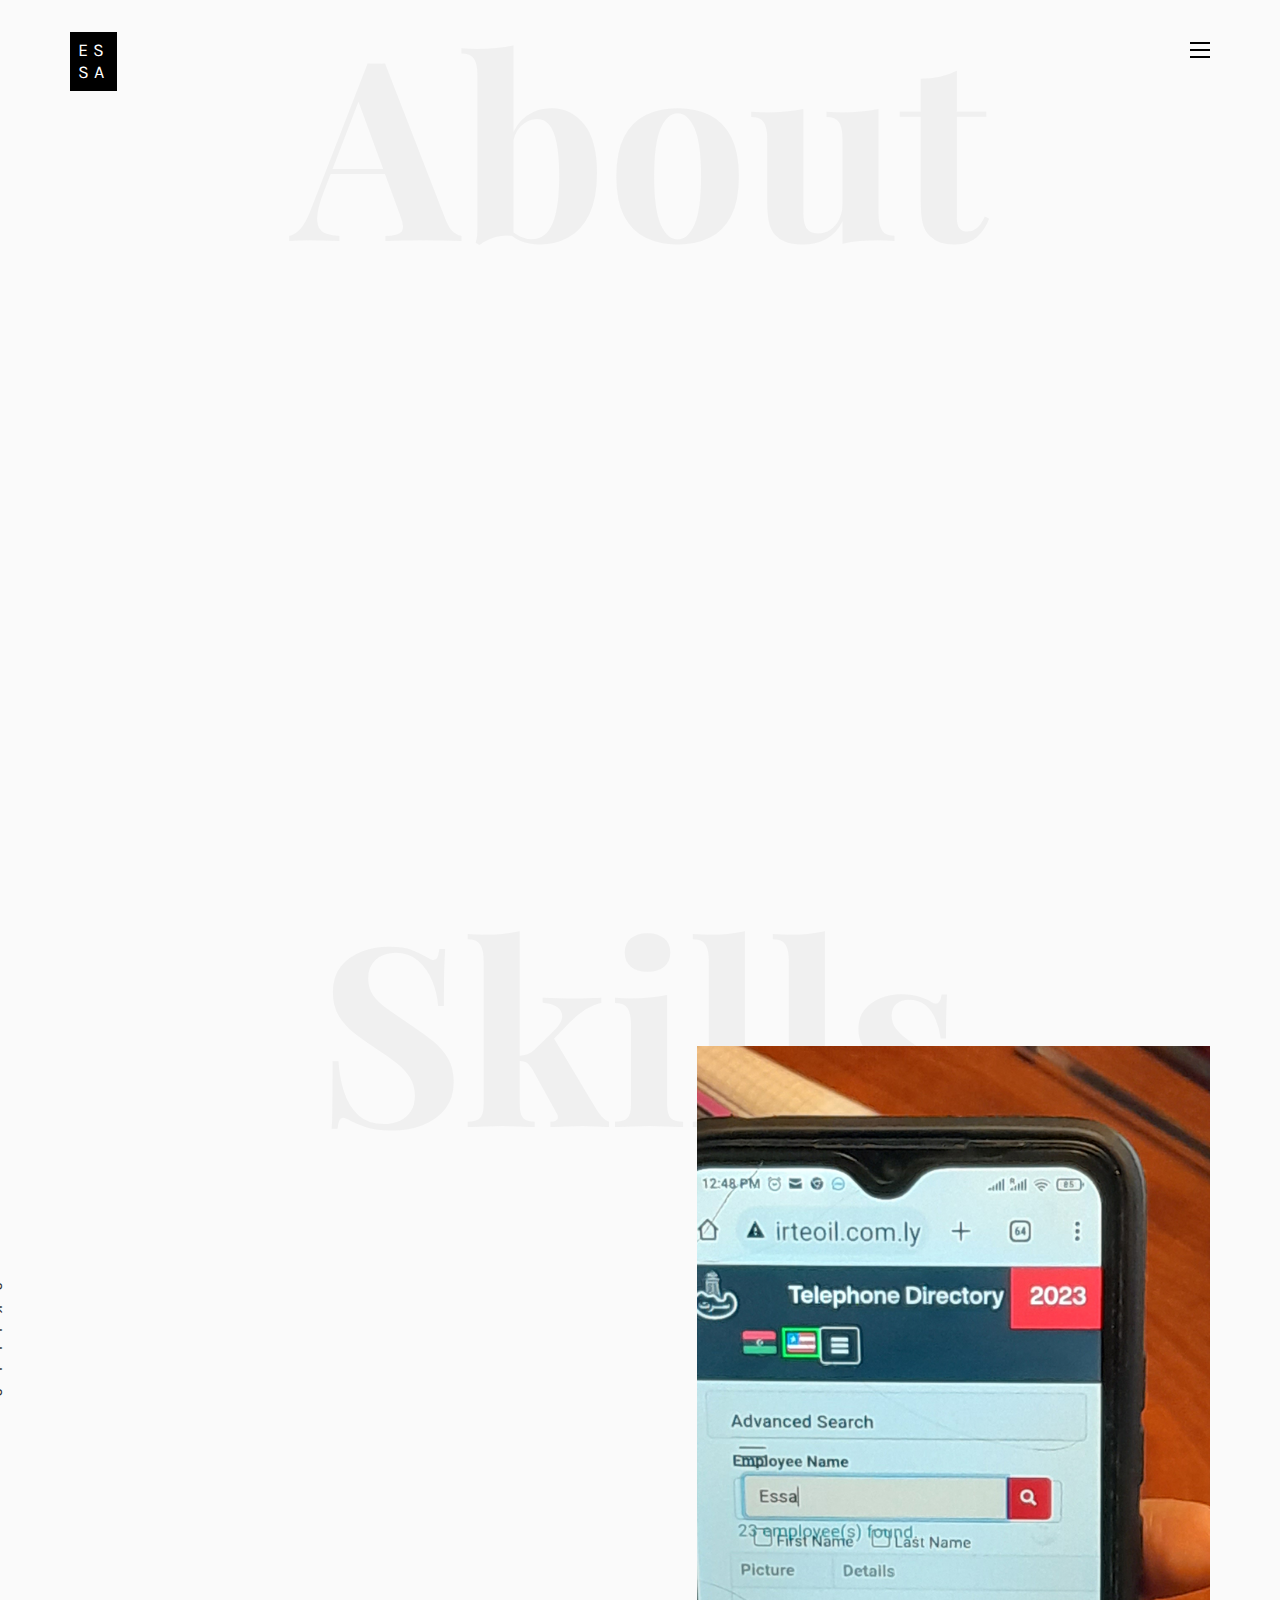
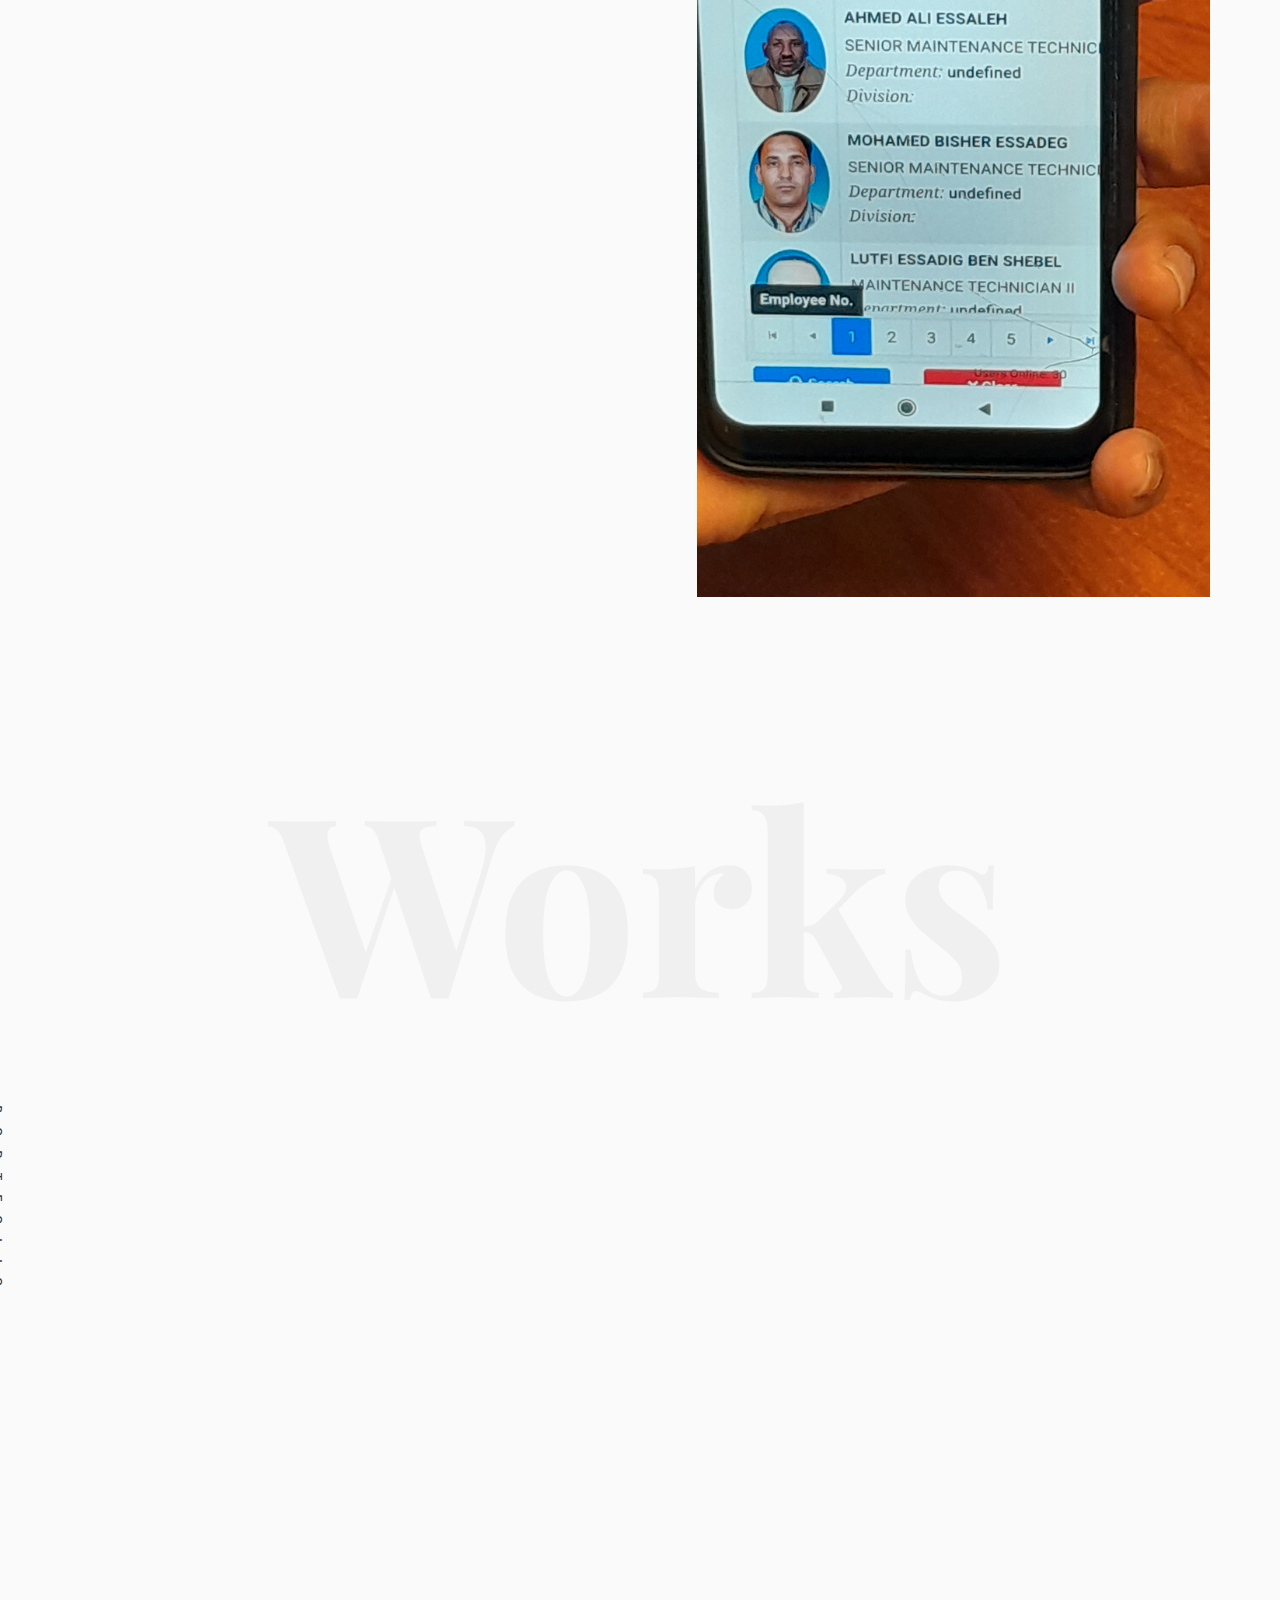
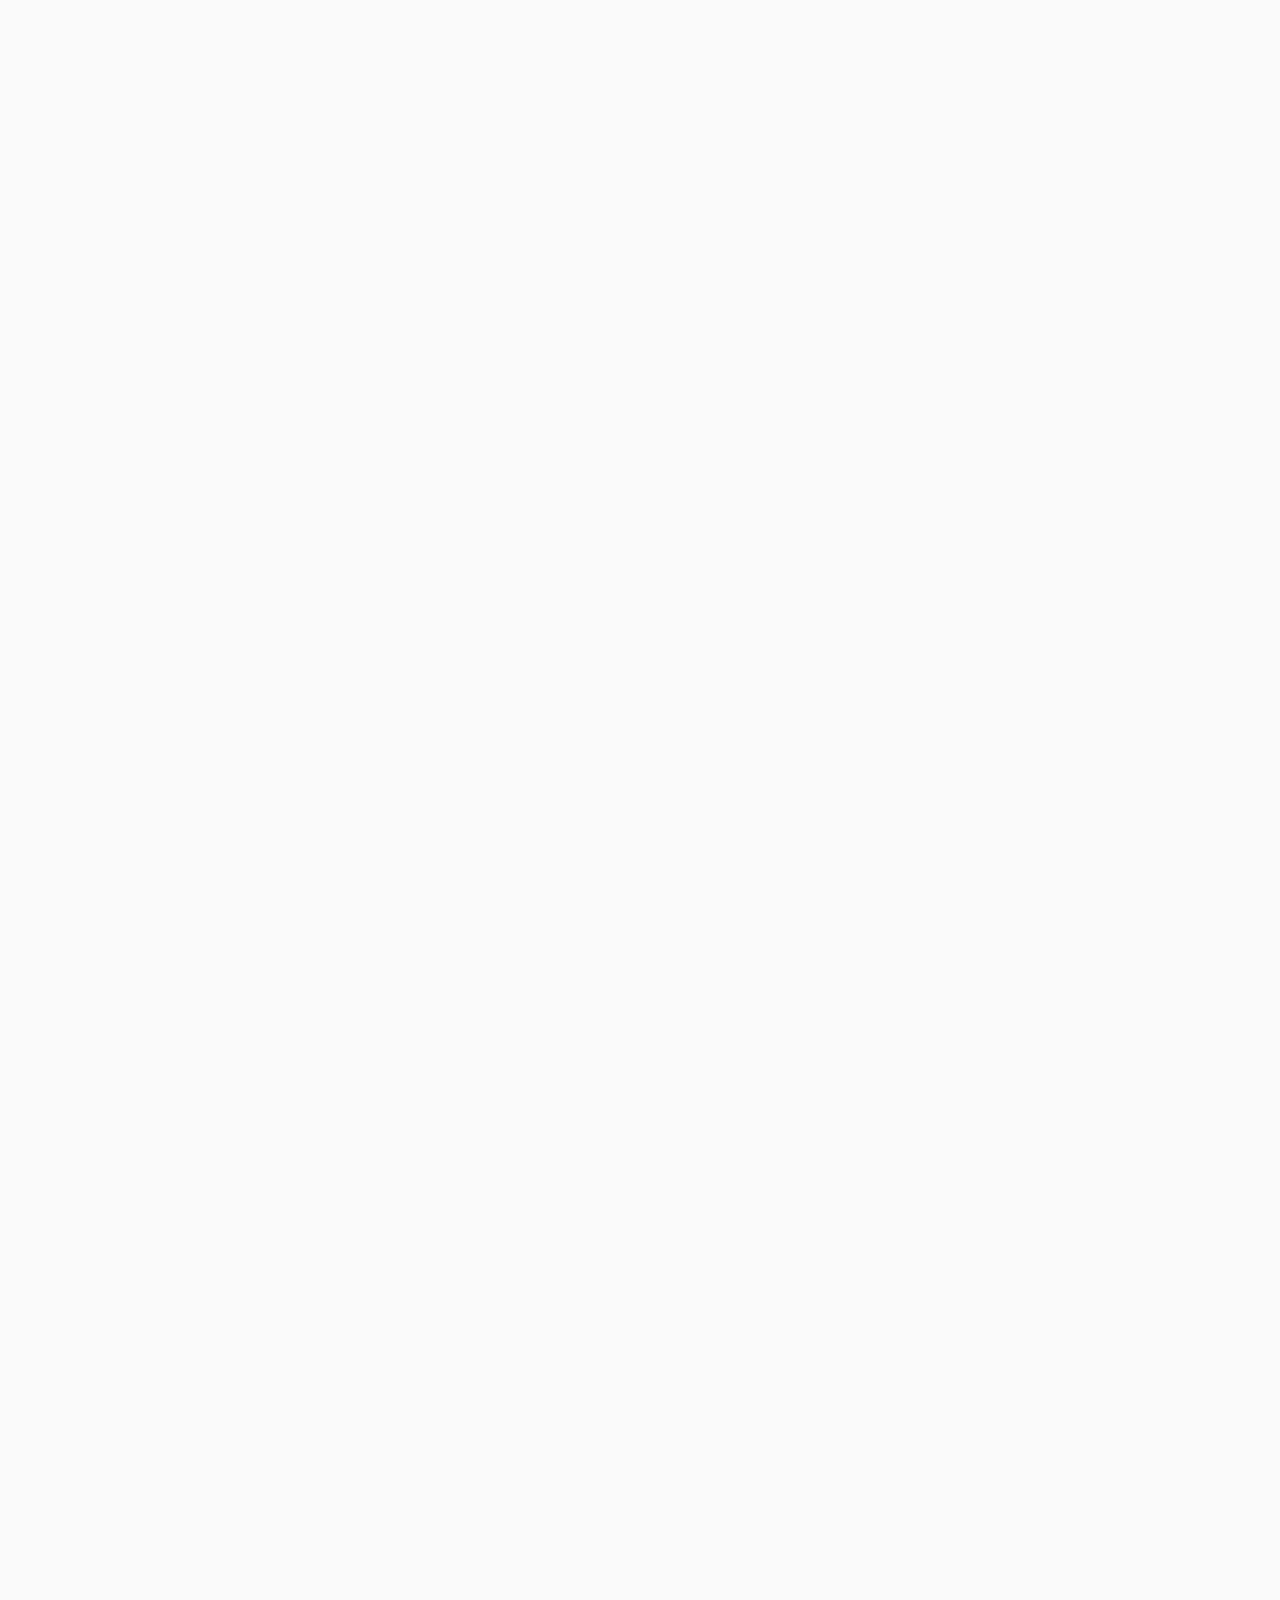
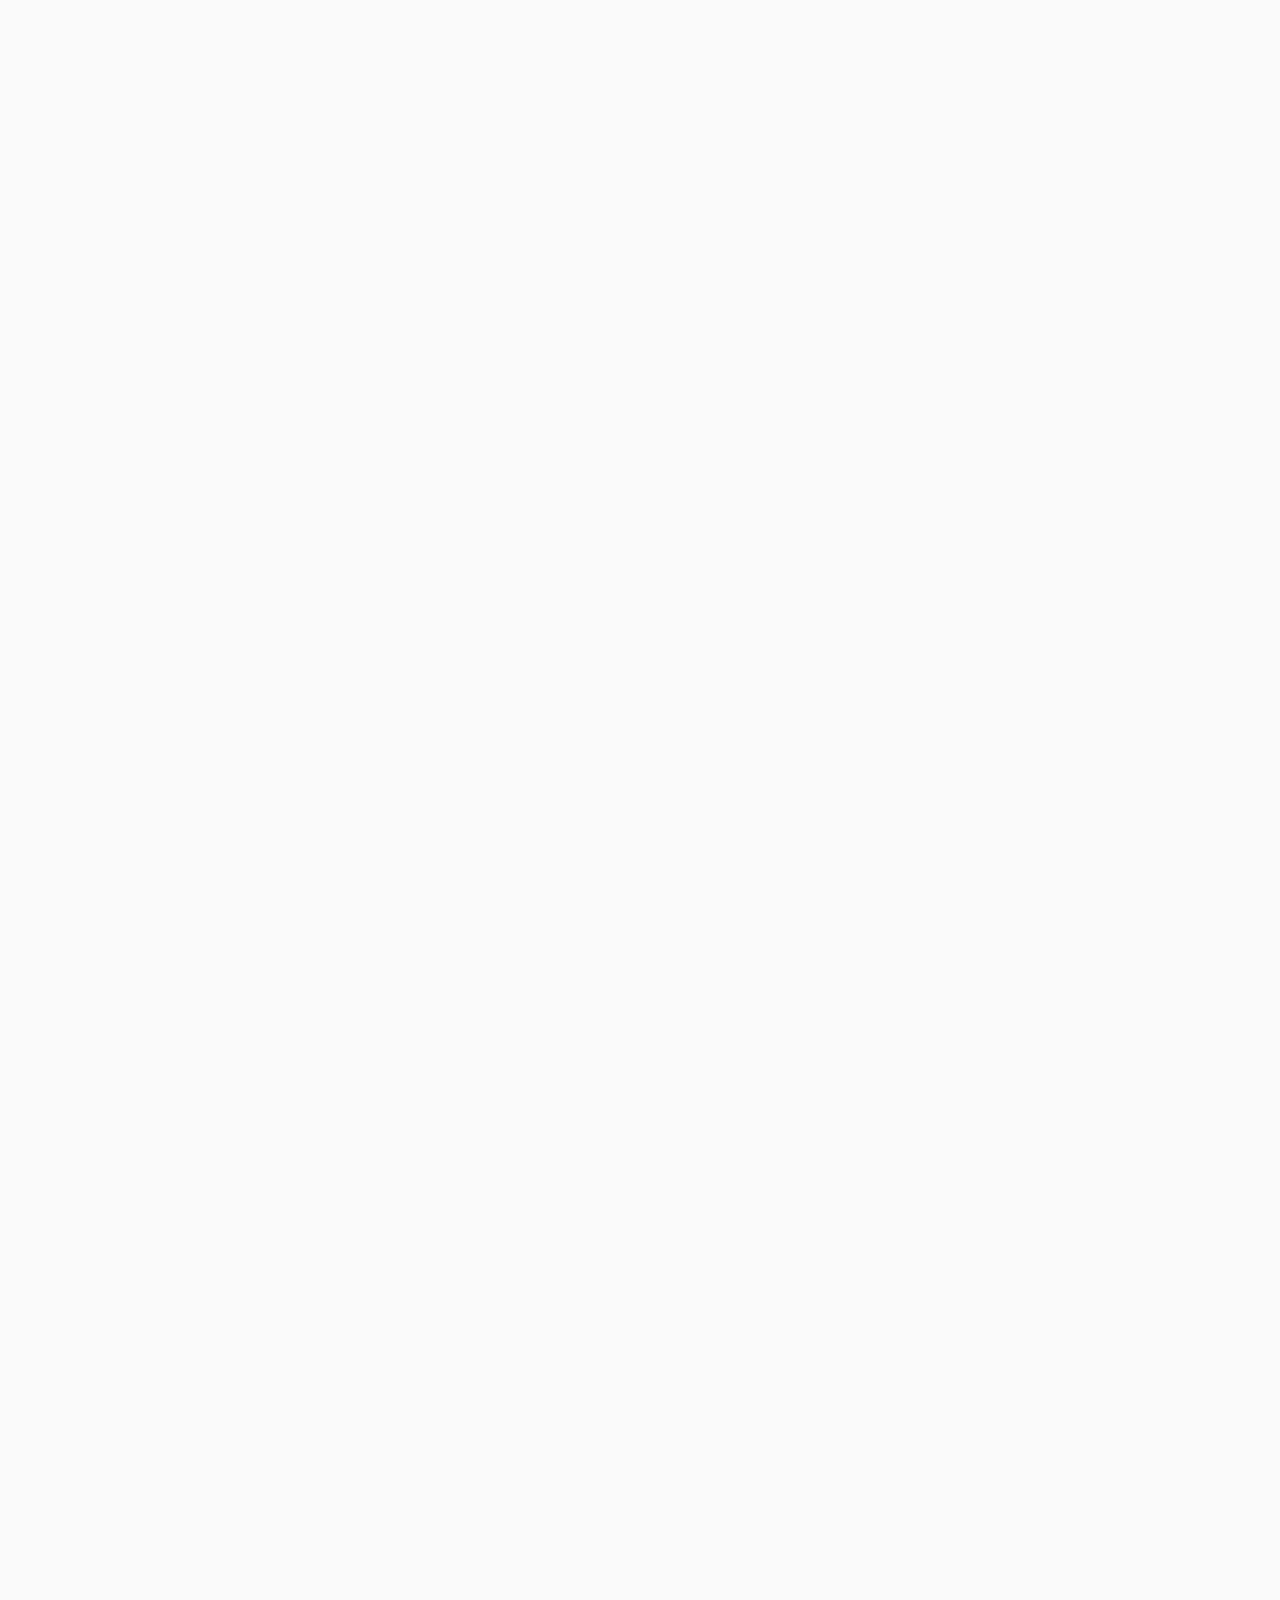
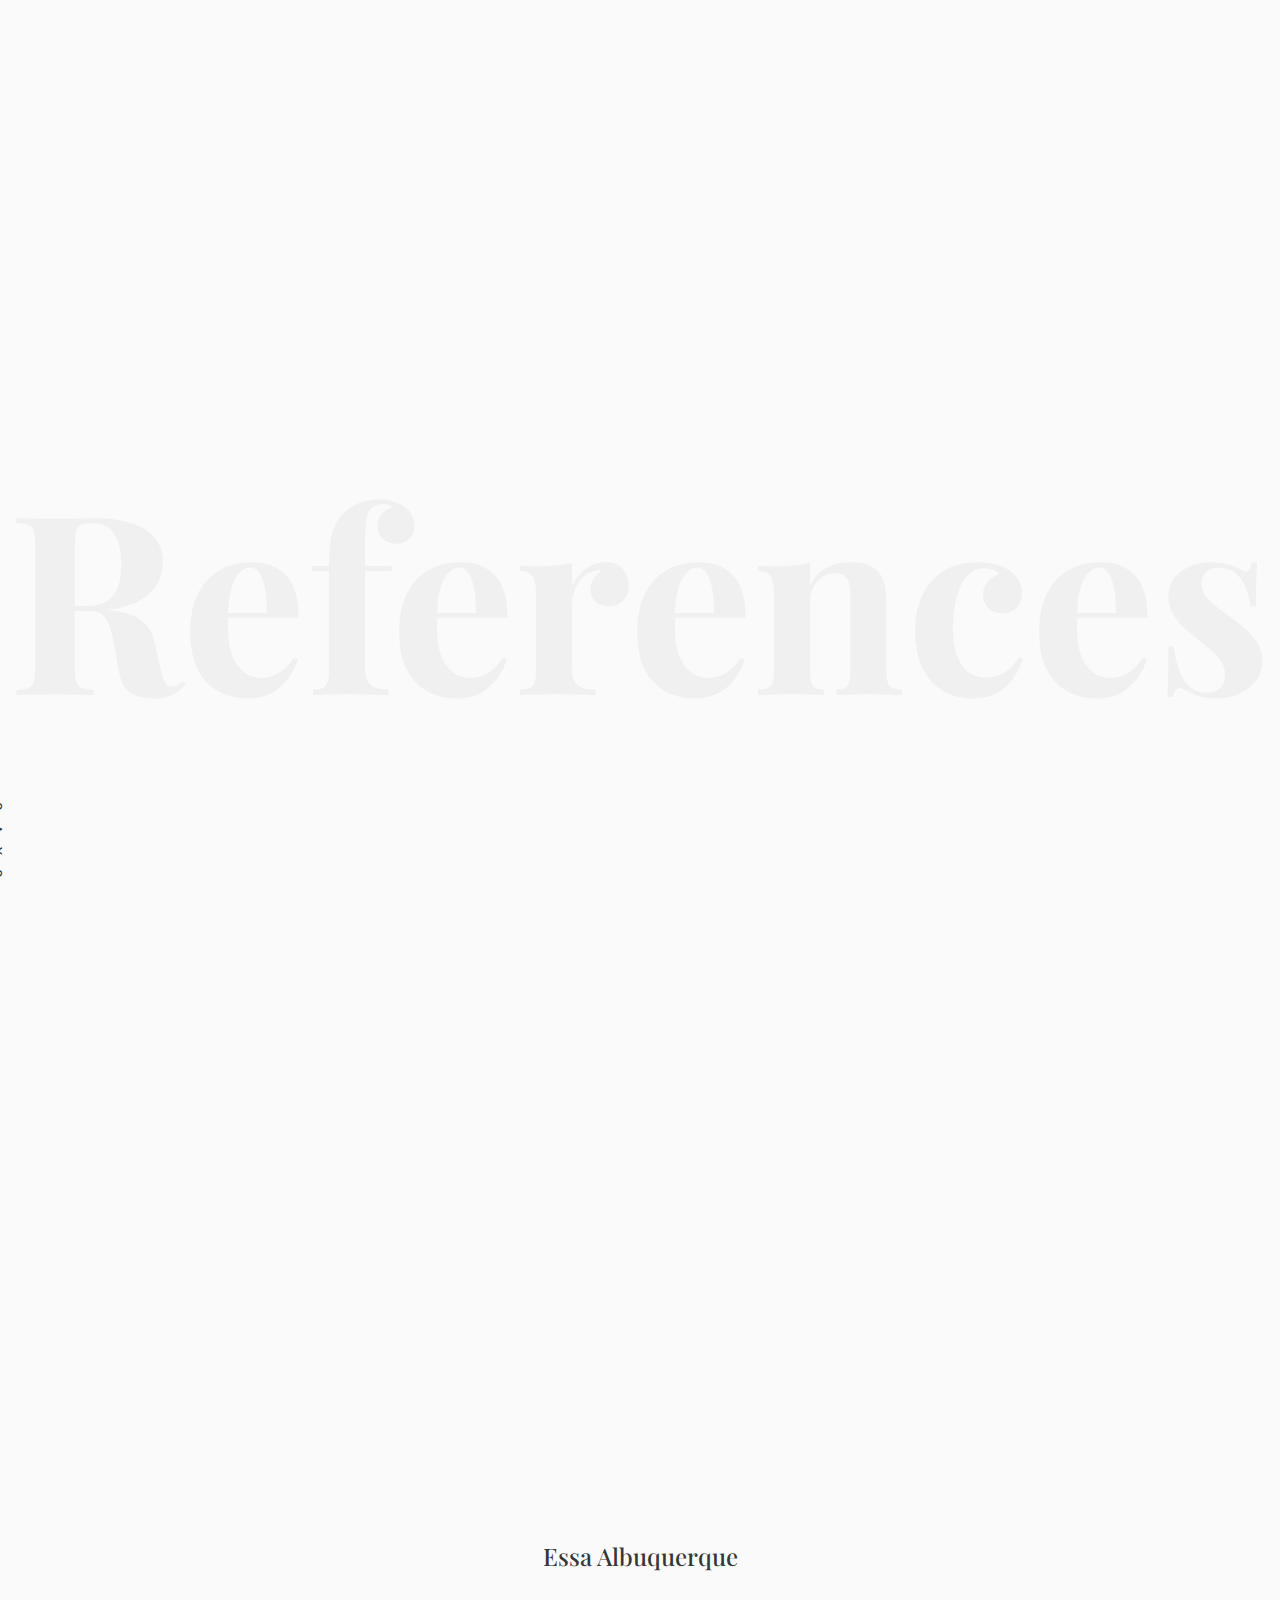
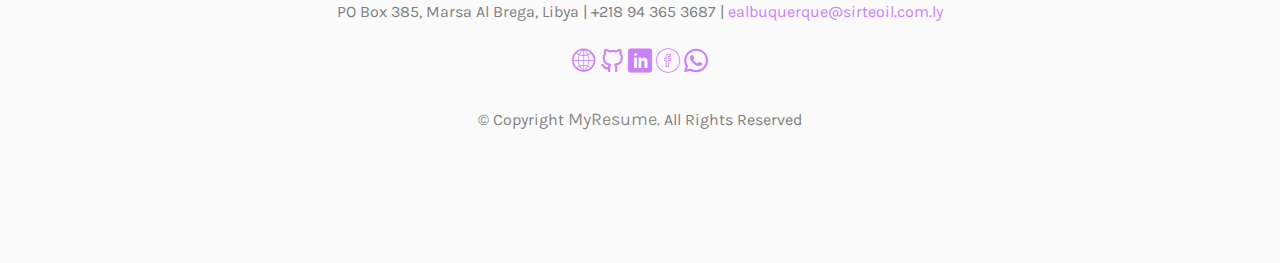
==== commit a9b62798: "updated phone number" ====
--- a/index.html
+++ b/index.html
@@ -135,7 +135,7 @@
                                     <h2><span>Essa</span><span>Albuquerque</span></h2>
                                 </div>
                                 <div class="item">
-                                    <h2><span>I'm</span><span>A Frontend Developer</span></h2>
+                                    <h2><span>I'm</span><span>A Designer</span></h2>
                                 </div>
                             </div>
                             <div class="desc">
@@ -419,7 +419,7 @@
                     <div class="row">
                         <div class="col-md-12 text-center">
                             <h3>Essa Albuquerque</h3>
-                            <p>PO Box 385, Marsa Al Brega, Libya | +218 91 825 5530 | <a href="mailto:ealbuquerque@sirteoil.com.ly">ealbuquerque@sirteoil.com.ly</a></p>
+                            <p>PO Box 385, Marsa Al Brega, Libya | +218 94 365 3687 | <a href="mailto:ealbuquerque@sirteoil.com.ly">ealbuquerque@sirteoil.com.ly</a></p>
                             <p class="colorlib-social-icons">
                                 <a href="https://essafarhaan.github.io/Portfolio/" title="web site"><i class="icon-world2"></i></a>
                                 <a href="https://github.com/EssaFarhaan/" title="github"><i class="icon-github2"></i></a>
